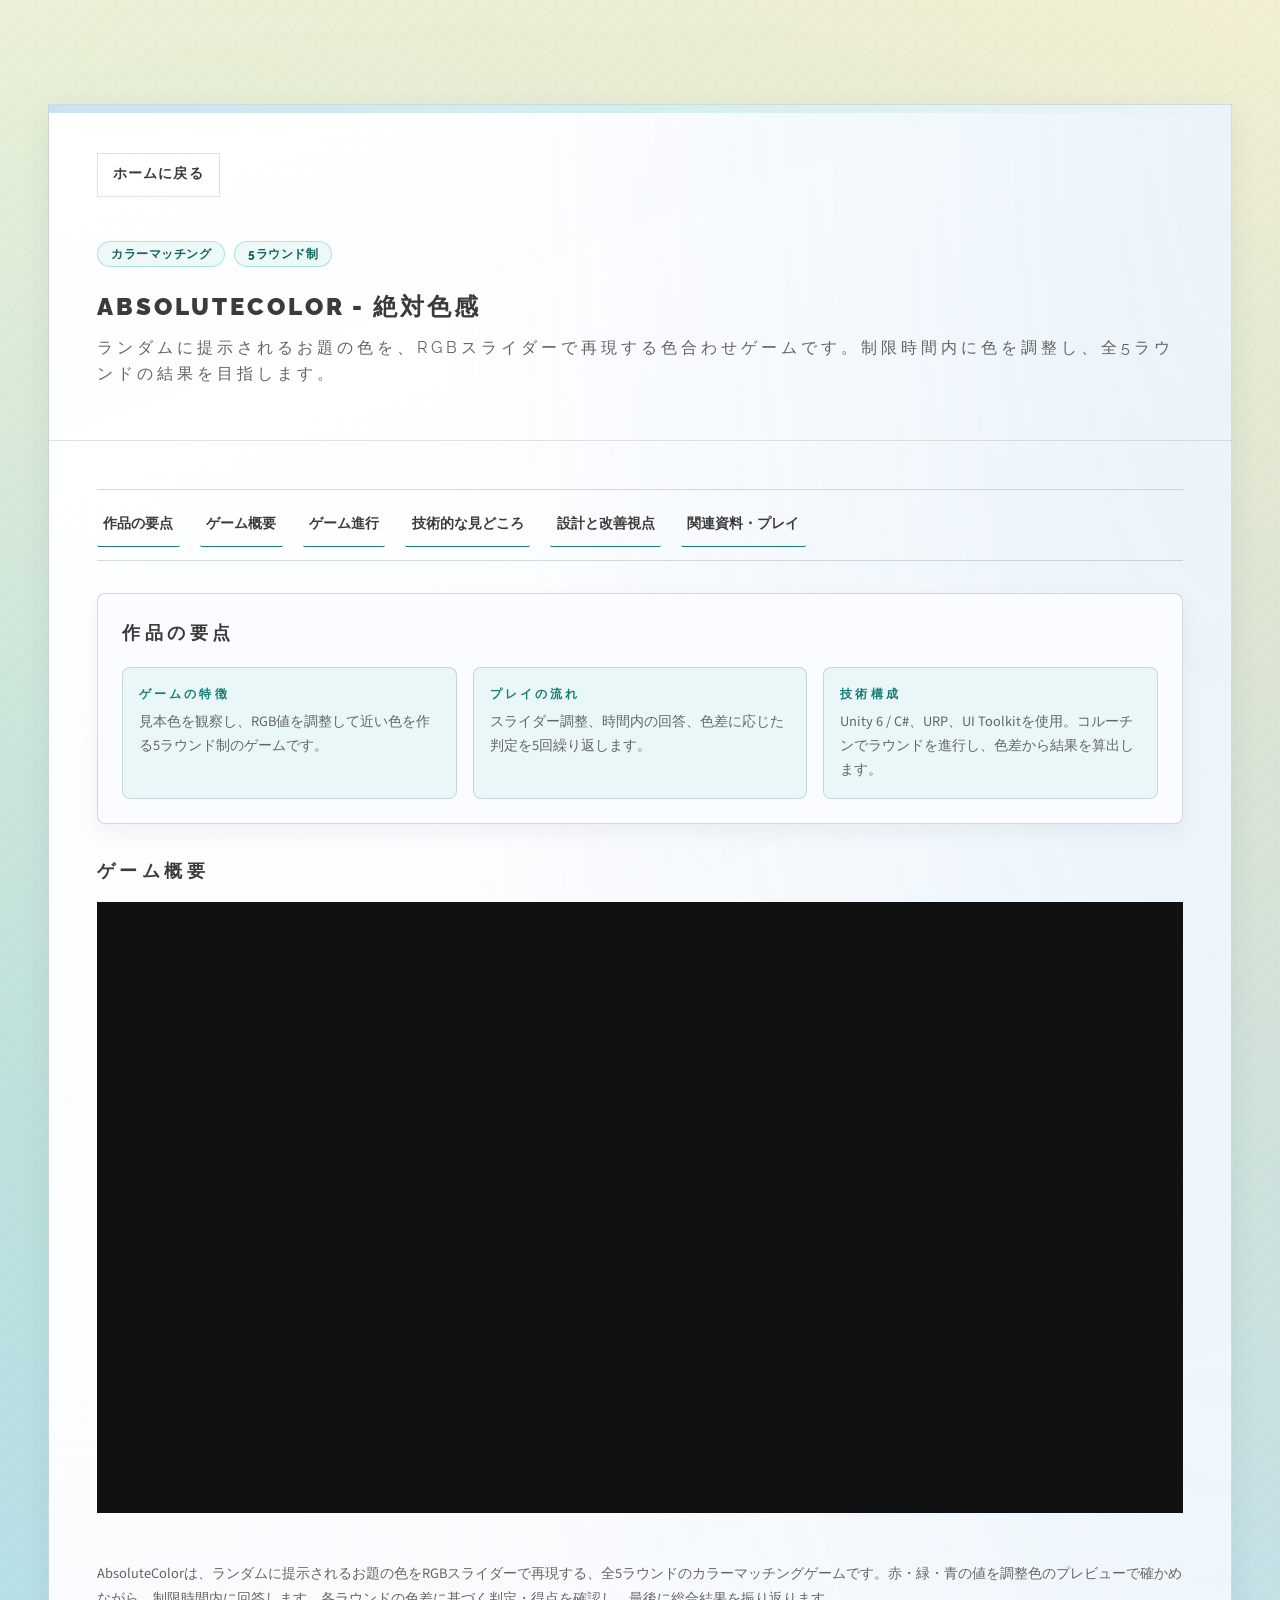
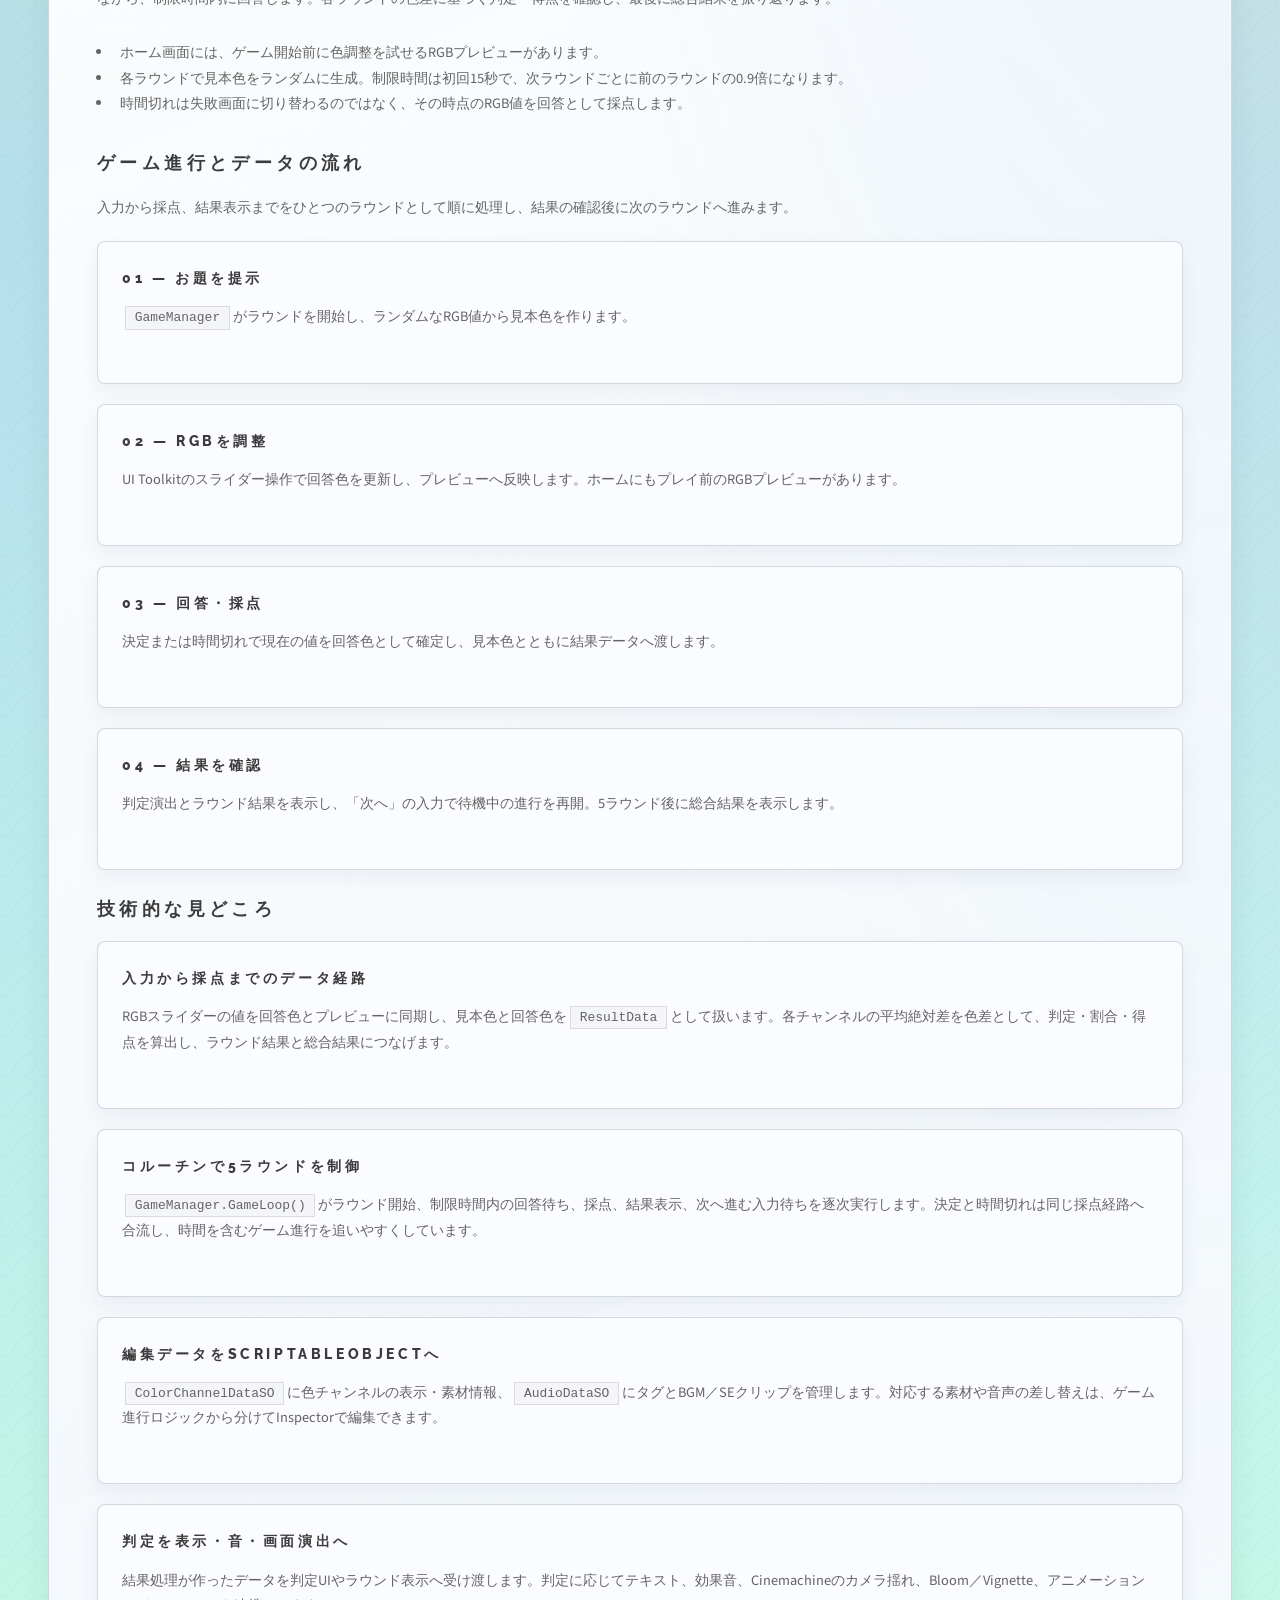
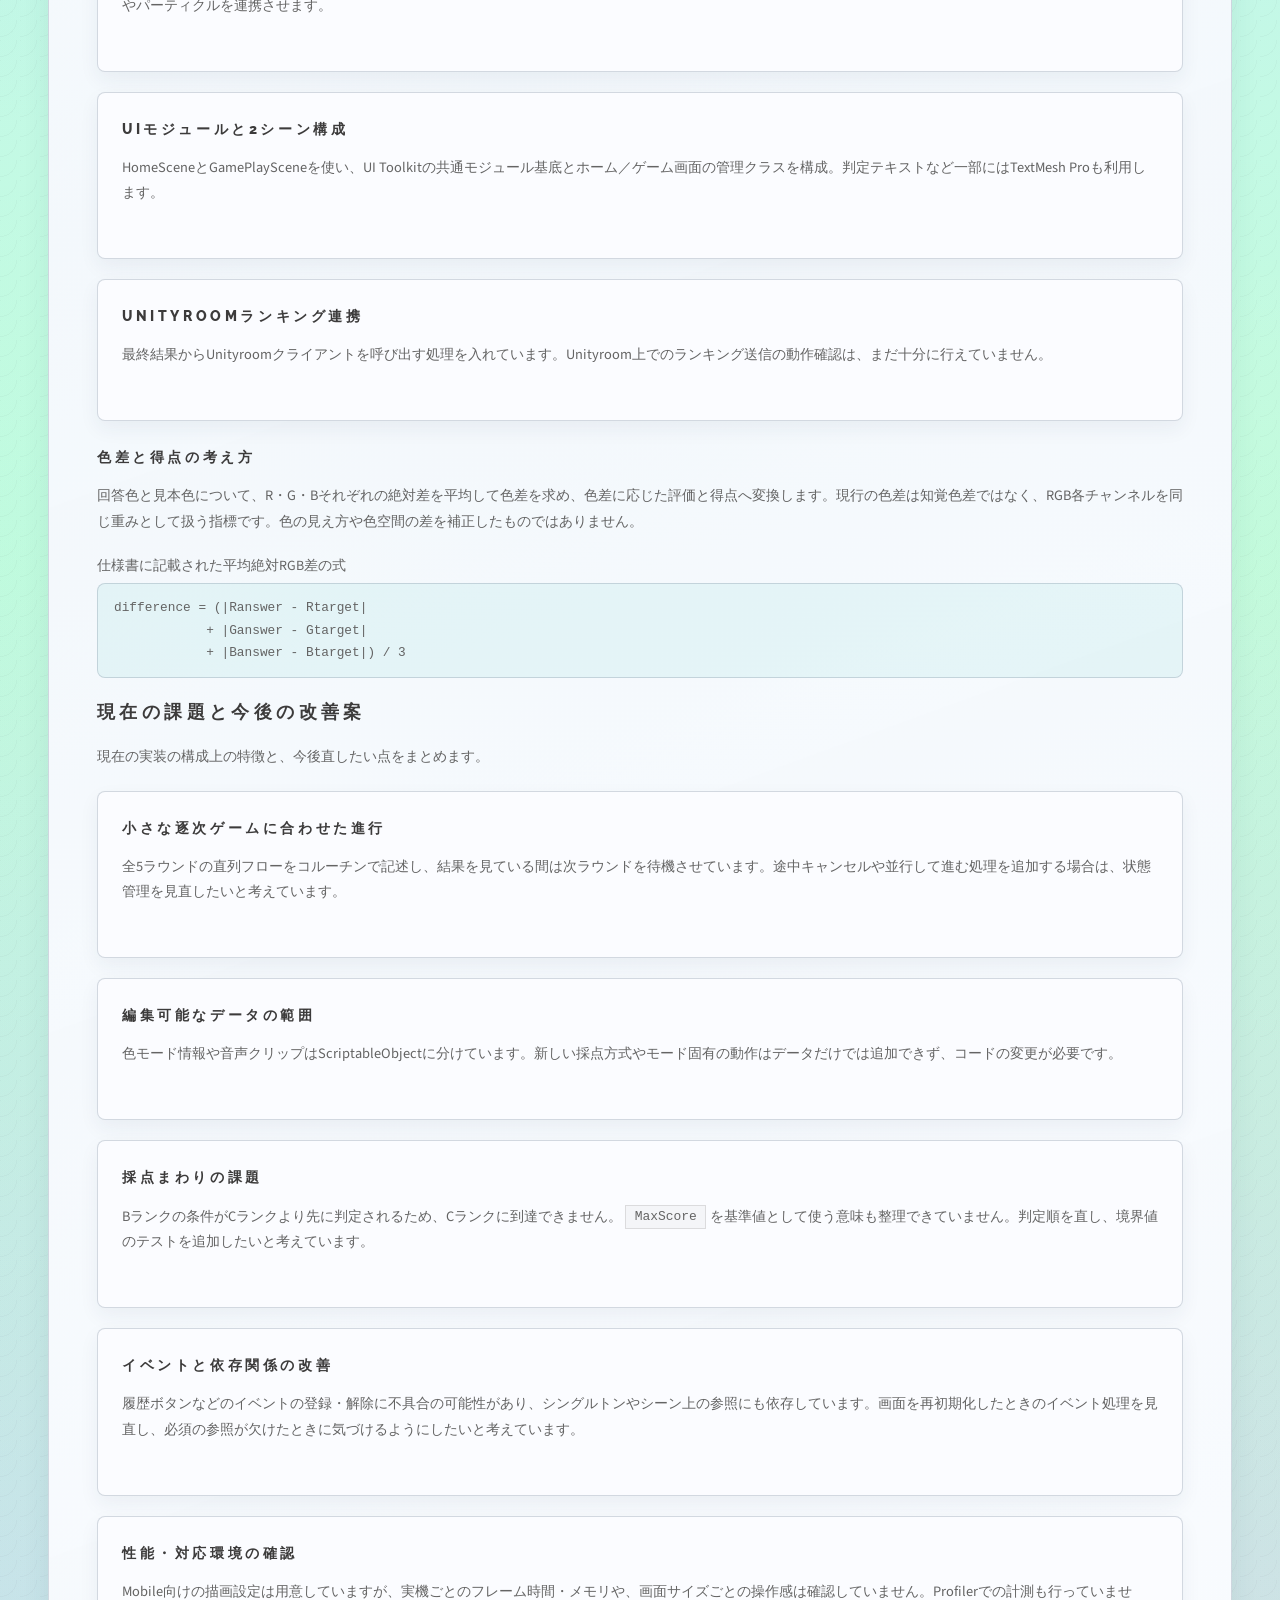
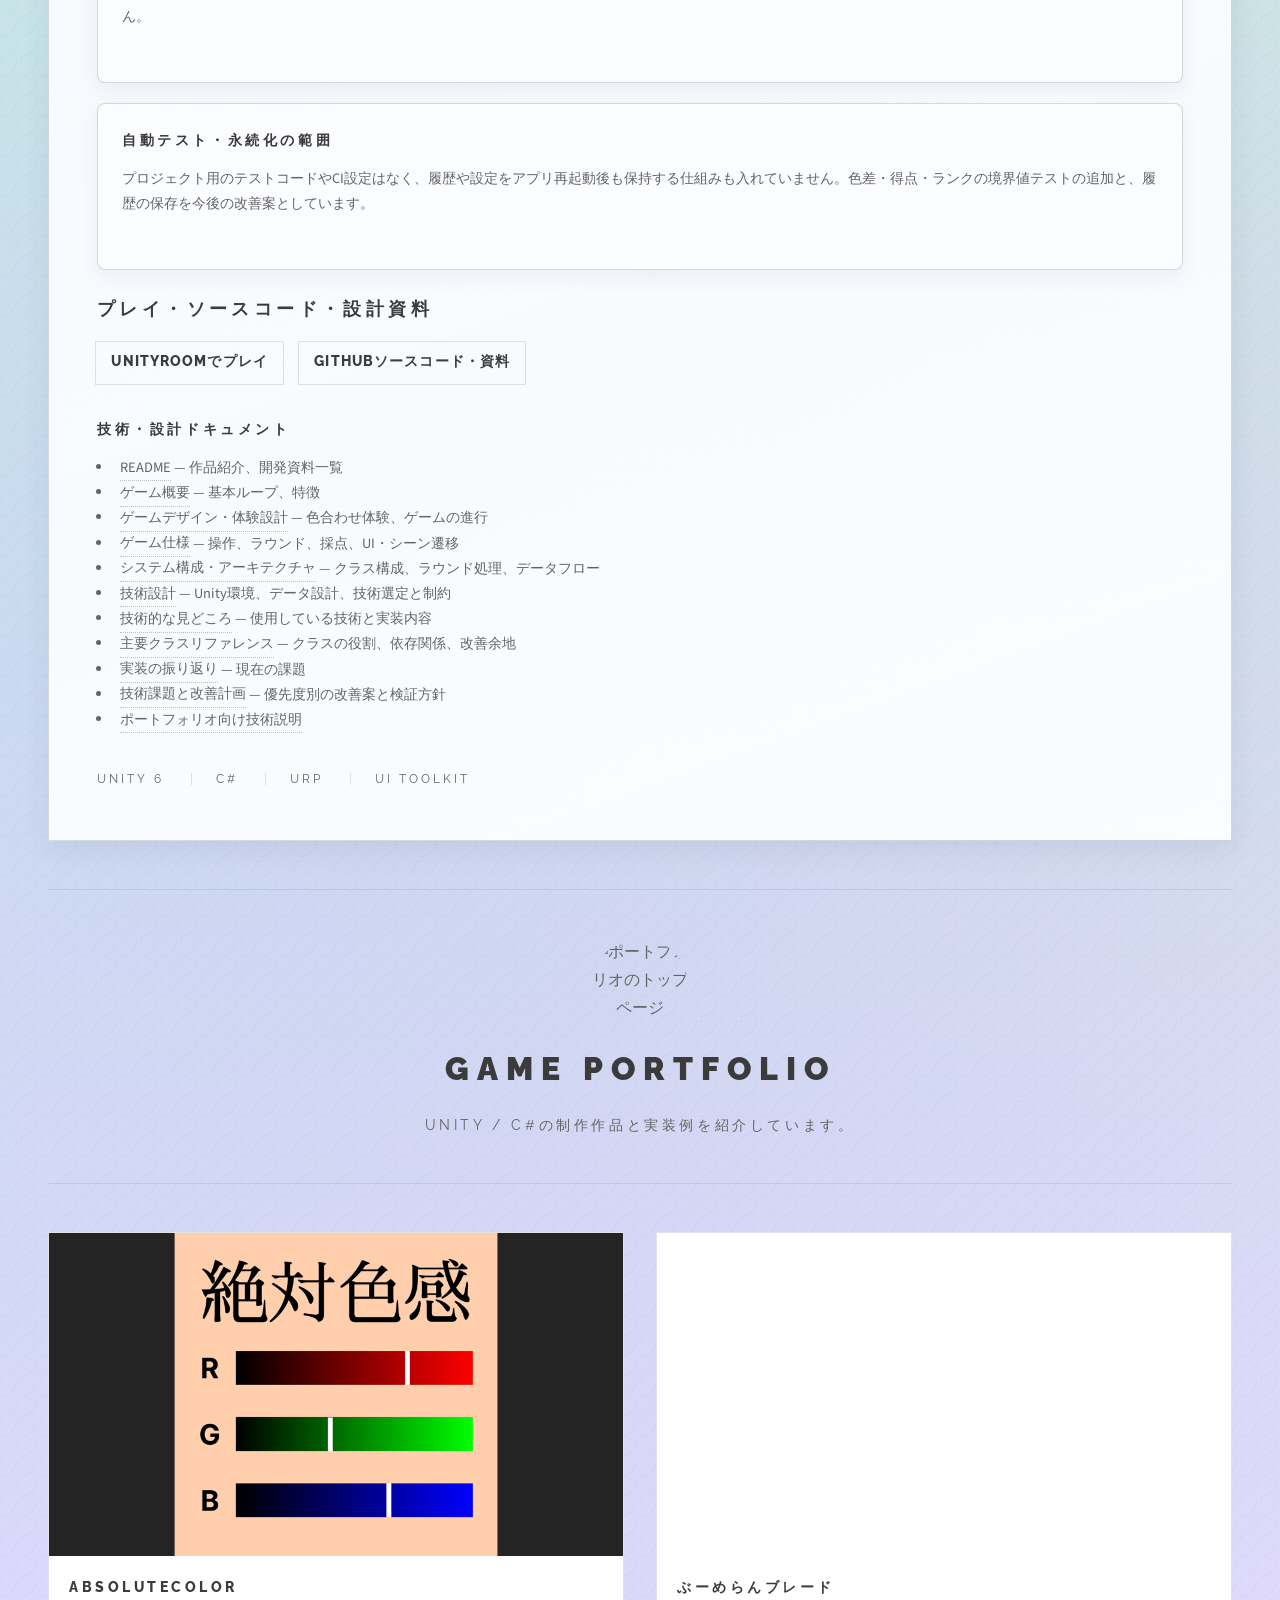
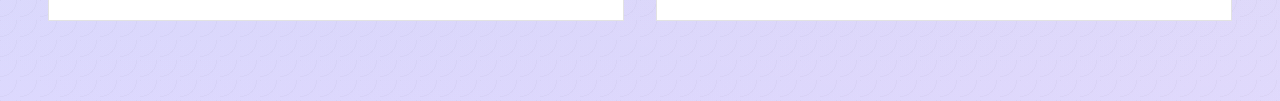
==== absolutecolor.html @ 24d3b5ed "docs: AbsoluteColorおよびぶーめらんブレードの設計判断と改善視点を更新" ====
<!DOCTYPE HTML>
<!--
	Future Imperfect by HTML5 UP
	html5up.net | @ajlkn
	Free for personal and commercial use under the CCA 3.0 license
-->
<html lang="ja">

<head>
	<meta charset="utf-8" />
	<meta name="viewport" content="width=device-width, initial-scale=1" />
	<meta name="description" content="AbsoluteColorのゲーム概要と、RGB入力から採点・結果表示までの技術的な見どころを紹介します。" />
	<title>AbsoluteColor - 絶対色感 | Game Portfolio</title>
	<link rel="stylesheet" href="assets/css/main.css" />
</head>

<body class="is-preload">
	<div id="wrapper">
		<div id="main">
			<article class="post">
				<ul class="actions">
					<li><a href="index.html" class="button small">ホームに戻る</a></li>
				</ul>
				<header>
					<div class="title">
						<div class="project-genres">
							<p class="project-genre">カラーマッチング</p>
							<p class="project-genre">5ラウンド制</p>
						</div>
						<h1>AbsoluteColor - 絶対色感</h1>
						<p>ランダムに提示されるお題の色を、RGBスライダーで再現する色合わせゲームです。制限時間内に色を調整し、全5ラウンドの結果を目指します。</p>
					</div>
				</header>
				<nav class="project-toc" aria-label="作品ページの目次">
					<a href="#project-summary">作品の要点</a>
					<a href="#game-overview">ゲーム概要</a>
					<a href="#game-flow">ゲーム進行</a>
					<a href="#technical-highlights">技術的な見どころ</a>
					<a href="#design-decisions">設計と改善視点</a>
					<a href="#project-links">関連資料・プレイ</a>
				</nav>
				<section class="project-at-a-glance" id="project-summary">
					<h2>作品の要点</h2>
					<div class="project-highlight-grid">
						<article>
							<h3>ゲームの特徴</h3>
							<p>見本色を観察し、RGB値を調整して近い色を作る5ラウンド制のゲームです。</p>
						</article>
						<article>
							<h3>プレイの流れ</h3>
							<p>スライダー調整、時間内の回答、色差に応じた判定を5回繰り返します。</p>
						</article>
						<article>
							<h3>技術構成</h3>
							<p>Unity 6 / C#、URP、UI Toolkitを使用。コルーチンでラウンドを進行し、色差から結果を算出します。</p>
						</article>
					</div>
				</section>
				<section id="game-overview">
					<h2>ゲーム概要</h2>
					<div class="image featured">
						<div class="js-video-player" data-video-url="https://www.youtube.com/embed/62C6vth-yDw"></div>
					</div>
					<p>AbsoluteColorは、ランダムに提示されるお題の色をRGBスライダーで再現する、全5ラウンドのカラーマッチングゲームです。赤・緑・青の値を調整色のプレビューで確かめながら、制限時間内に回答します。各ラウンドの色差に基づく判定・得点を確認し、最後に総合結果を振り返ります。</p>
					<ul>
						<li>ホーム画面には、ゲーム開始前に色調整を試せるRGBプレビューがあります。</li>
						<li>各ラウンドで見本色をランダムに生成。制限時間は初回15秒で、次ラウンドごとに前のラウンドの0.9倍になります。</li>
						<li>時間切れは失敗画面に切り替わるのではなく、その時点のRGB値を回答として採点します。</li>
					</ul>
				</section>
				<section class="design-flow-section" id="game-flow">
					<h2>ゲーム進行とデータの流れ</h2>
					<p>入力から採点、結果表示までをひとつのラウンドとして順に処理し、結果の確認後に次のラウンドへ進みます。</p>
					<div class="design-flow-grid">
						<div class="design-flow-card">
							<h3>01 — お題を提示</h3>
							<p><code>GameManager</code>がラウンドを開始し、ランダムなRGB値から見本色を作ります。</p>
						</div>
						<div class="design-flow-card">
							<h3>02 — RGBを調整</h3>
							<p>UI Toolkitのスライダー操作で回答色を更新し、プレビューへ反映します。ホームにもプレイ前のRGBプレビューがあります。</p>
						</div>
						<div class="design-flow-card">
							<h3>03 — 回答・採点</h3>
							<p>決定または時間切れで現在の値を回答色として確定し、見本色とともに結果データへ渡します。</p>
						</div>
						<div class="design-flow-card">
							<h3>04 — 結果を確認</h3>
							<p>判定演出とラウンド結果を表示し、「次へ」の入力で待機中の進行を再開。5ラウンド後に総合結果を表示します。</p>
						</div>
					</div>
				</section>
				<section class="design-flow-section" id="technical-highlights">
					<h2>技術的な見どころ</h2>
					<div class="design-flow-grid">
						<div class="design-flow-card">
							<h3>入力から採点までのデータ経路</h3>
							<p>RGBスライダーの値を回答色とプレビューに同期し、見本色と回答色を<code>ResultData</code>として扱います。各チャンネルの平均絶対差を色差として、判定・割合・得点を算出し、ラウンド結果と総合結果につなげます。</p>
						</div>
						<div class="design-flow-card">
							<h3>コルーチンで5ラウンドを制御</h3>
							<p><code>GameManager.GameLoop()</code>がラウンド開始、制限時間内の回答待ち、採点、結果表示、次へ進む入力待ちを逐次実行します。決定と時間切れは同じ採点経路へ合流し、時間を含むゲーム進行を追いやすくしています。</p>
						</div>
						<div class="design-flow-card">
							<h3>編集データをScriptableObjectへ</h3>
							<p><code>ColorChannelDataSO</code>に色チャンネルの表示・素材情報、<code>AudioDataSO</code>にタグとBGM／SEクリップを管理します。対応する素材や音声の差し替えは、ゲーム進行ロジックから分けてInspectorで編集できます。</p>
						</div>
						<div class="design-flow-card">
							<h3>判定を表示・音・画面演出へ</h3>
							<p>結果処理が作ったデータを判定UIやラウンド表示へ受け渡します。判定に応じてテキスト、効果音、Cinemachineのカメラ揺れ、Bloom／Vignette、アニメーションやパーティクルを連携させます。</p>
						</div>
						<div class="design-flow-card">
							<h3>UIモジュールと2シーン構成</h3>
							<p>HomeSceneとGamePlaySceneを使い、UI Toolkitの共通モジュール基底とホーム／ゲーム画面の管理クラスを構成。判定テキストなど一部にはTextMesh Proも利用します。</p>
						</div>
						<div class="design-flow-card">
							<h3>Unityroomランキング連携</h3>
							<p>最終結果からUnityroomクライアントを呼び出す処理を入れています。Unityroom上でのランキング送信の動作確認は、まだ十分に行えていません。</p>
						</div>
					</div>
					<h3>色差と得点の考え方</h3>
					<p>回答色と見本色について、R・G・Bそれぞれの絶対差を平均して色差を求め、色差に応じた評価と得点へ変換します。現行の色差は知覚色差ではなく、RGB各チャンネルを同じ重みとして扱う指標です。色の見え方や色空間の差を補正したものではありません。</p>
					<figure class="tech-code">
						<figcaption>仕様書に記載された平均絶対RGB差の式</figcaption>
						<pre><code>difference = (|Ranswer - Rtarget|
            + |Ganswer - Gtarget|
            + |Banswer - Btarget|) / 3</code></pre>
					</figure>
				</section>
				<section class="design-flow-section" id="design-decisions">
					<h2>現在の課題と今後の改善案</h2>
					<p>現在の実装の構成上の特徴と、今後直したい点をまとめます。</p>
					<div class="design-flow-grid">
						<div class="design-flow-card">
							<h3>小さな逐次ゲームに合わせた進行</h3>
							<p>全5ラウンドの直列フローをコルーチンで記述し、結果を見ている間は次ラウンドを待機させています。途中キャンセルや並行して進む処理を追加する場合は、状態管理を見直したいと考えています。</p>
						</div>
						<div class="design-flow-card">
							<h3>編集可能なデータの範囲</h3>
							<p>色モード情報や音声クリップはScriptableObjectに分けています。新しい採点方式やモード固有の動作はデータだけでは追加できず、コードの変更が必要です。</p>
						</div>
						<div class="design-flow-card">
							<h3>採点まわりの課題</h3>
							<p>Bランクの条件がCランクより先に判定されるため、Cランクに到達できません。<code>MaxScore</code>を基準値として使う意味も整理できていません。判定順を直し、境界値のテストを追加したいと考えています。</p>
						</div>
						<div class="design-flow-card">
							<h3>イベントと依存関係の改善</h3>
							<p>履歴ボタンなどのイベントの登録・解除に不具合の可能性があり、シングルトンやシーン上の参照にも依存しています。画面を再初期化したときのイベント処理を見直し、必須の参照が欠けたときに気づけるようにしたいと考えています。</p>
						</div>
						<div class="design-flow-card">
							<h3>性能・対応環境の確認</h3>
							<p>Mobile向けの描画設定は用意していますが、実機ごとのフレーム時間・メモリや、画面サイズごとの操作感は確認していません。Profilerでの計測も行っていません。</p>
						</div>
						<div class="design-flow-card">
							<h3>自動テスト・永続化の範囲</h3>
							<p>プロジェクト用のテストコードやCI設定はなく、履歴や設定をアプリ再起動後も保持する仕組みも入れていません。色差・得点・ランクの境界値テストの追加と、履歴の保存を今後の改善案としています。</p>
						</div>
					</div>
				</section>
				<section id="project-links">
					<h2>プレイ・ソースコード・設計資料</h2>
					<ul class="actions">
						<li><a href="https://unityroom.com/games/absolutecolor01" class="button small" target="_blank" rel="noopener noreferrer">Unityroomでプレイ</a></li>
						<li><a href="https://github.com/HinataPiyo/AbsoluteColor" class="button small" target="_blank" rel="noopener noreferrer">GitHubソースコード・資料</a></li>
					</ul>
					<h3>技術・設計ドキュメント</h3>
					<ul>
						<li><a href="https://github.com/HinataPiyo/AbsoluteColor/blob/main/README.md" target="_blank" rel="noopener noreferrer">README</a> — 作品紹介、開発資料一覧</li>
						<li><a href="https://github.com/HinataPiyo/AbsoluteColor/blob/main/Documentation/GameOverview.md" target="_blank" rel="noopener noreferrer">ゲーム概要</a> — 基本ループ、特徴</li>
						<li><a href="https://github.com/HinataPiyo/AbsoluteColor/blob/main/Documentation/GameDesignDocument.md" target="_blank" rel="noopener noreferrer">ゲームデザイン・体験設計</a> — 色合わせ体験、ゲームの進行</li>
						<li><a href="https://github.com/HinataPiyo/AbsoluteColor/blob/main/Documentation/GameSpecification.md" target="_blank" rel="noopener noreferrer">ゲーム仕様</a> — 操作、ラウンド、採点、UI・シーン遷移</li>
						<li><a href="https://github.com/HinataPiyo/AbsoluteColor/blob/main/Documentation/SystemArchitecture.md" target="_blank" rel="noopener noreferrer">システム構成・アーキテクチャ</a> — クラス構成、ラウンド処理、データフロー</li>
						<li><a href="https://github.com/HinataPiyo/AbsoluteColor/blob/main/Documentation/TechnicalDesign.md" target="_blank" rel="noopener noreferrer">技術設計</a> — Unity環境、データ設計、技術選定と制約</li>
						<li><a href="https://github.com/HinataPiyo/AbsoluteColor/blob/main/Documentation/TechnicalHighlights.md" target="_blank" rel="noopener noreferrer">技術的な見どころ</a> — 使用している技術と実装内容</li>
						<li><a href="https://github.com/HinataPiyo/AbsoluteColor/blob/main/Documentation/ClassReference.md" target="_blank" rel="noopener noreferrer">主要クラスリファレンス</a> — クラスの役割、依存関係、改善余地</li>
						<li><a href="https://github.com/HinataPiyo/AbsoluteColor/blob/main/Documentation/CodeReview.md" target="_blank" rel="noopener noreferrer">実装の振り返り</a> — 現在の課題</li>
						<li><a href="https://github.com/HinataPiyo/AbsoluteColor/blob/main/Documentation/ImprovementPlan.md" target="_blank" rel="noopener noreferrer">技術課題と改善計画</a> — 優先度別の改善案と検証方針</li>
						<li><a href="https://github.com/HinataPiyo/AbsoluteColor/blob/main/Documentation/PortfolioTechnicalSummary.md" target="_blank" rel="noopener noreferrer">ポートフォリオ向け技術説明</a></li>
					</ul>
				</section>
				<footer>
					<ul class="stats">
						<li>Unity 6</li>
						<li>C#</li>
						<li>URP</li>
						<li>UI Toolkit</li>
					</ul>
				</footer>
			</article>
		</div>
		<section id="sidebar">
			<section id="intro">
				<a href="index.html" class="logo"><img src="images/Hiyoko_icon.png" alt="ポートフォリオのトップページ" /></a>
				<header>
					<h2>Game Portfolio</h2>
					<p>Unity / C#の制作作品と実装例を紹介しています。</p>
				</header>
			</section>
			<section>
				<div class="mini-posts">
					<article class="mini-post">
						<header><h3><a href="absolutecolor.html">AbsoluteColor</a></h3></header>
						<a href="absolutecolor.html" class="image"><img src="images/AbsoluteColor_Thumbnail.png" alt="AbsoluteColor" loading="lazy" decoding="async" /></a>
					</article>
					<article class="mini-post">
						<header><h3><a href="swordslicer.html">ぶーめらんブレード</a></h3></header>
						<a href="swordslicer.html" class="image"><img src="images/SwordSlicer_Thumbnail.png" alt="超回転！ぶーめらんブレード" loading="lazy" decoding="async" /></a>
					</article>
				</div>
			</section>
		</section>
	</div>
	<script src="assets/js/jquery.min.js"></script>
	<script src="assets/js/browser.min.js"></script>
	<script src="assets/js/breakpoints.min.js"></script>
	<script src="assets/js/util.js"></script>
	<script src="assets/js/main.js"></script>
	<script src="assets/js/site.js"></script>
</body>

</html>
---- assets/css/main.css ----
﻿/* main.css now composes modular stylesheets by responsibility. */
@import url("modules/00-preflight.css");
@import url("modules/10-base.css");
@import url("modules/20-grid.css");
@import url("modules/30-elements.css");
@import url("modules/40-content.css");
@import url("modules/50-layout.css");
@import url("modules/60-portfolio-new.css");
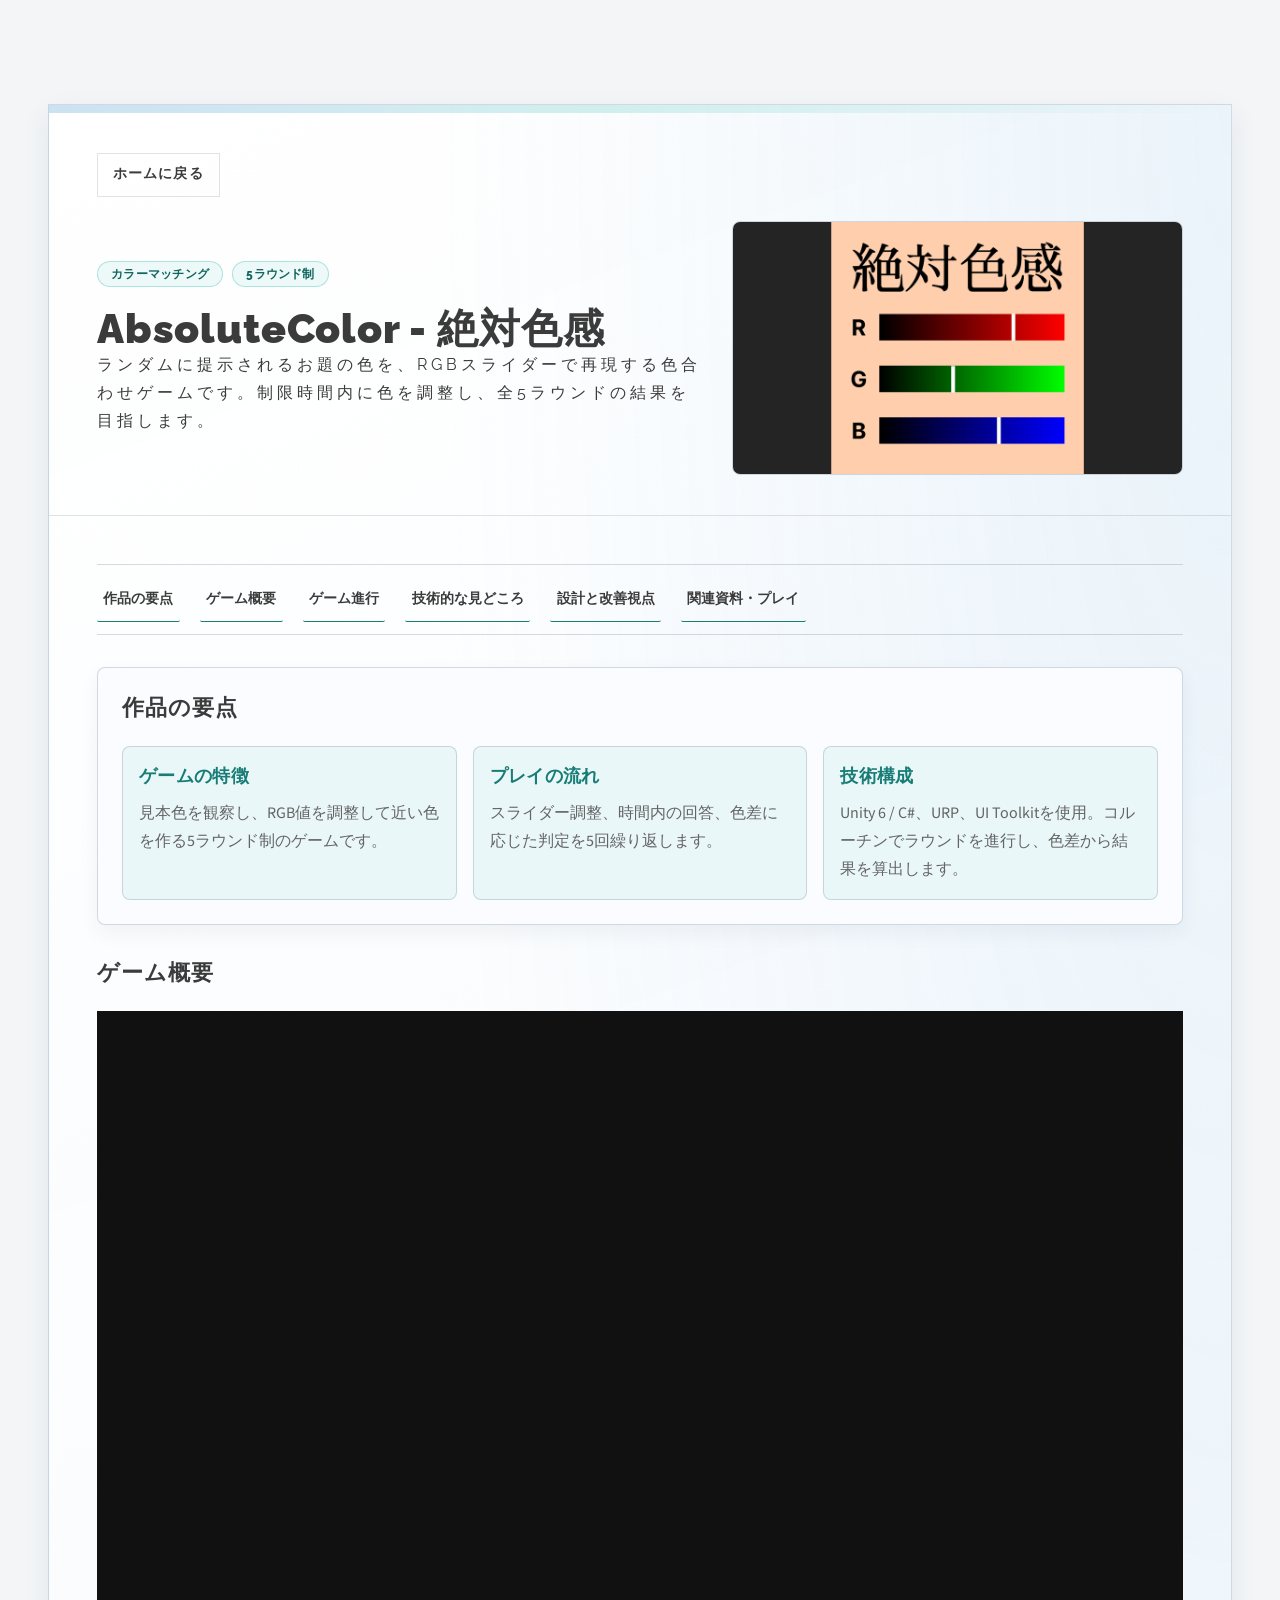
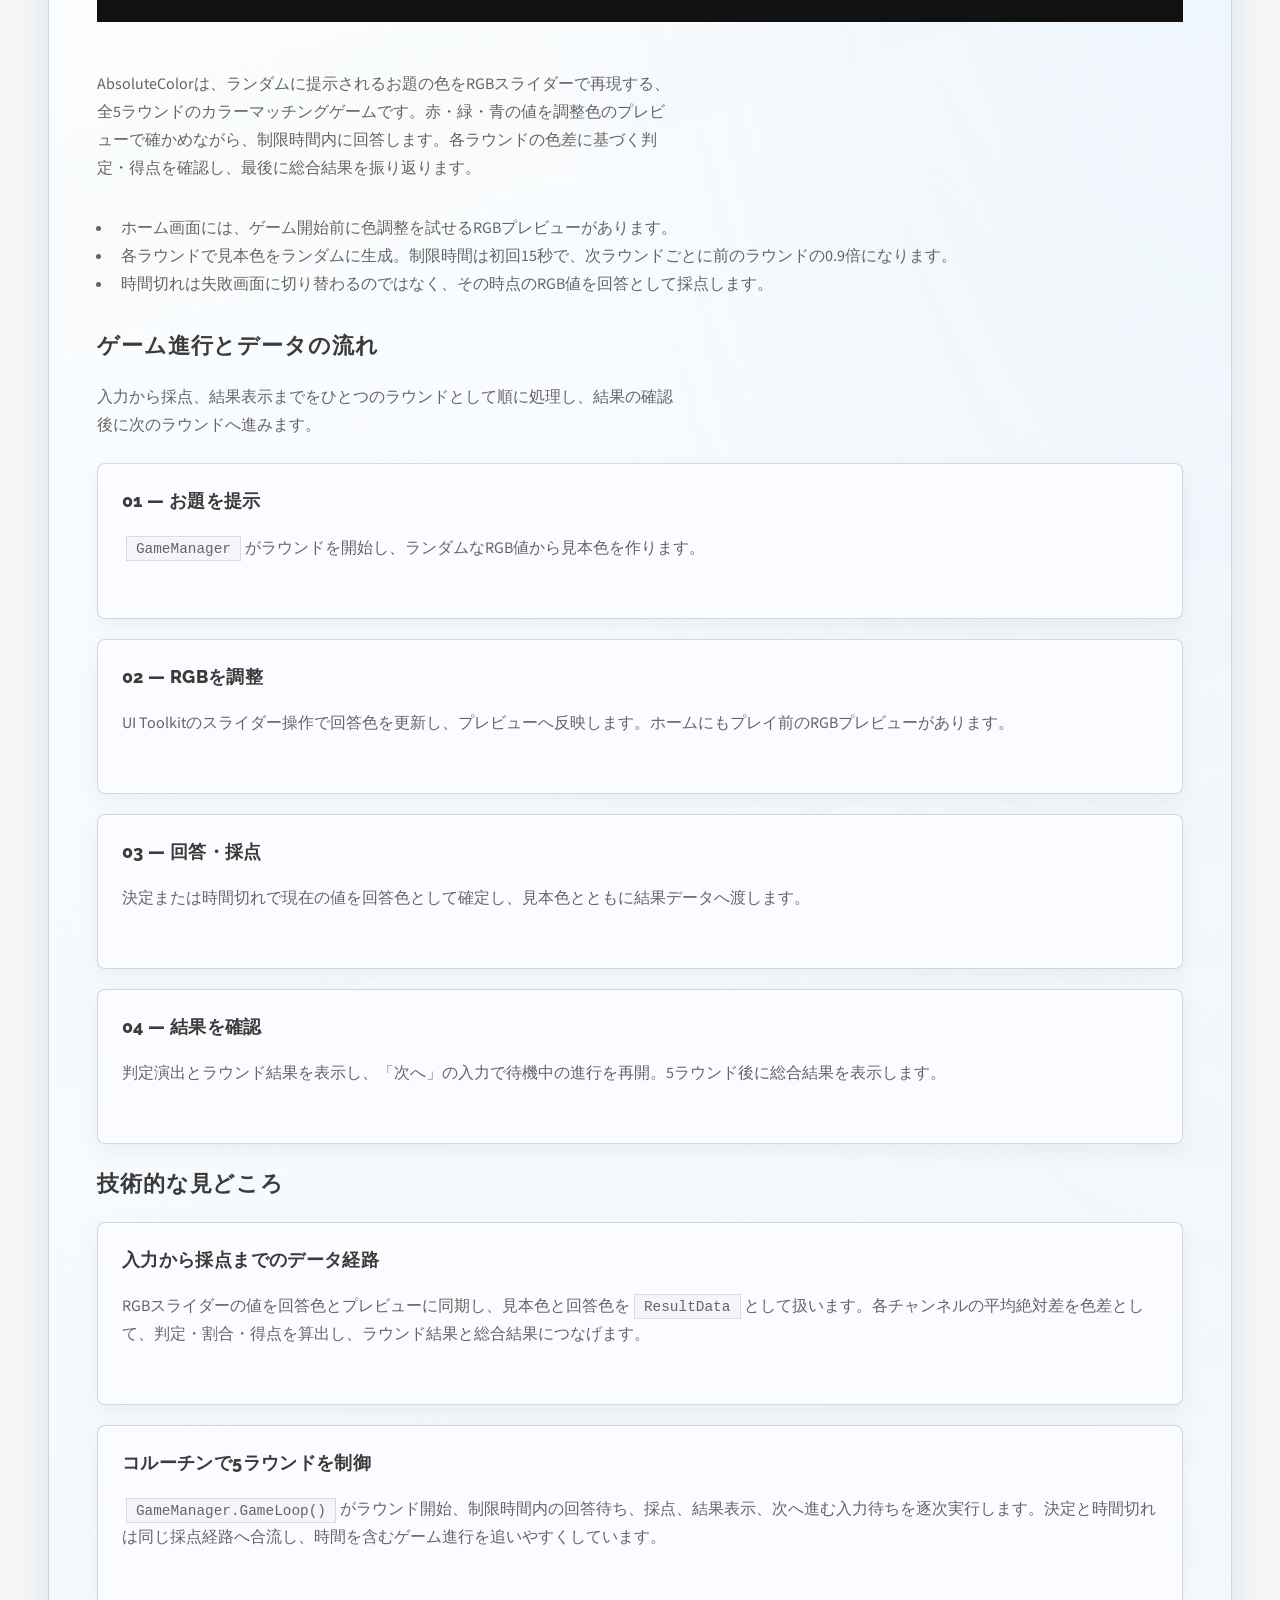
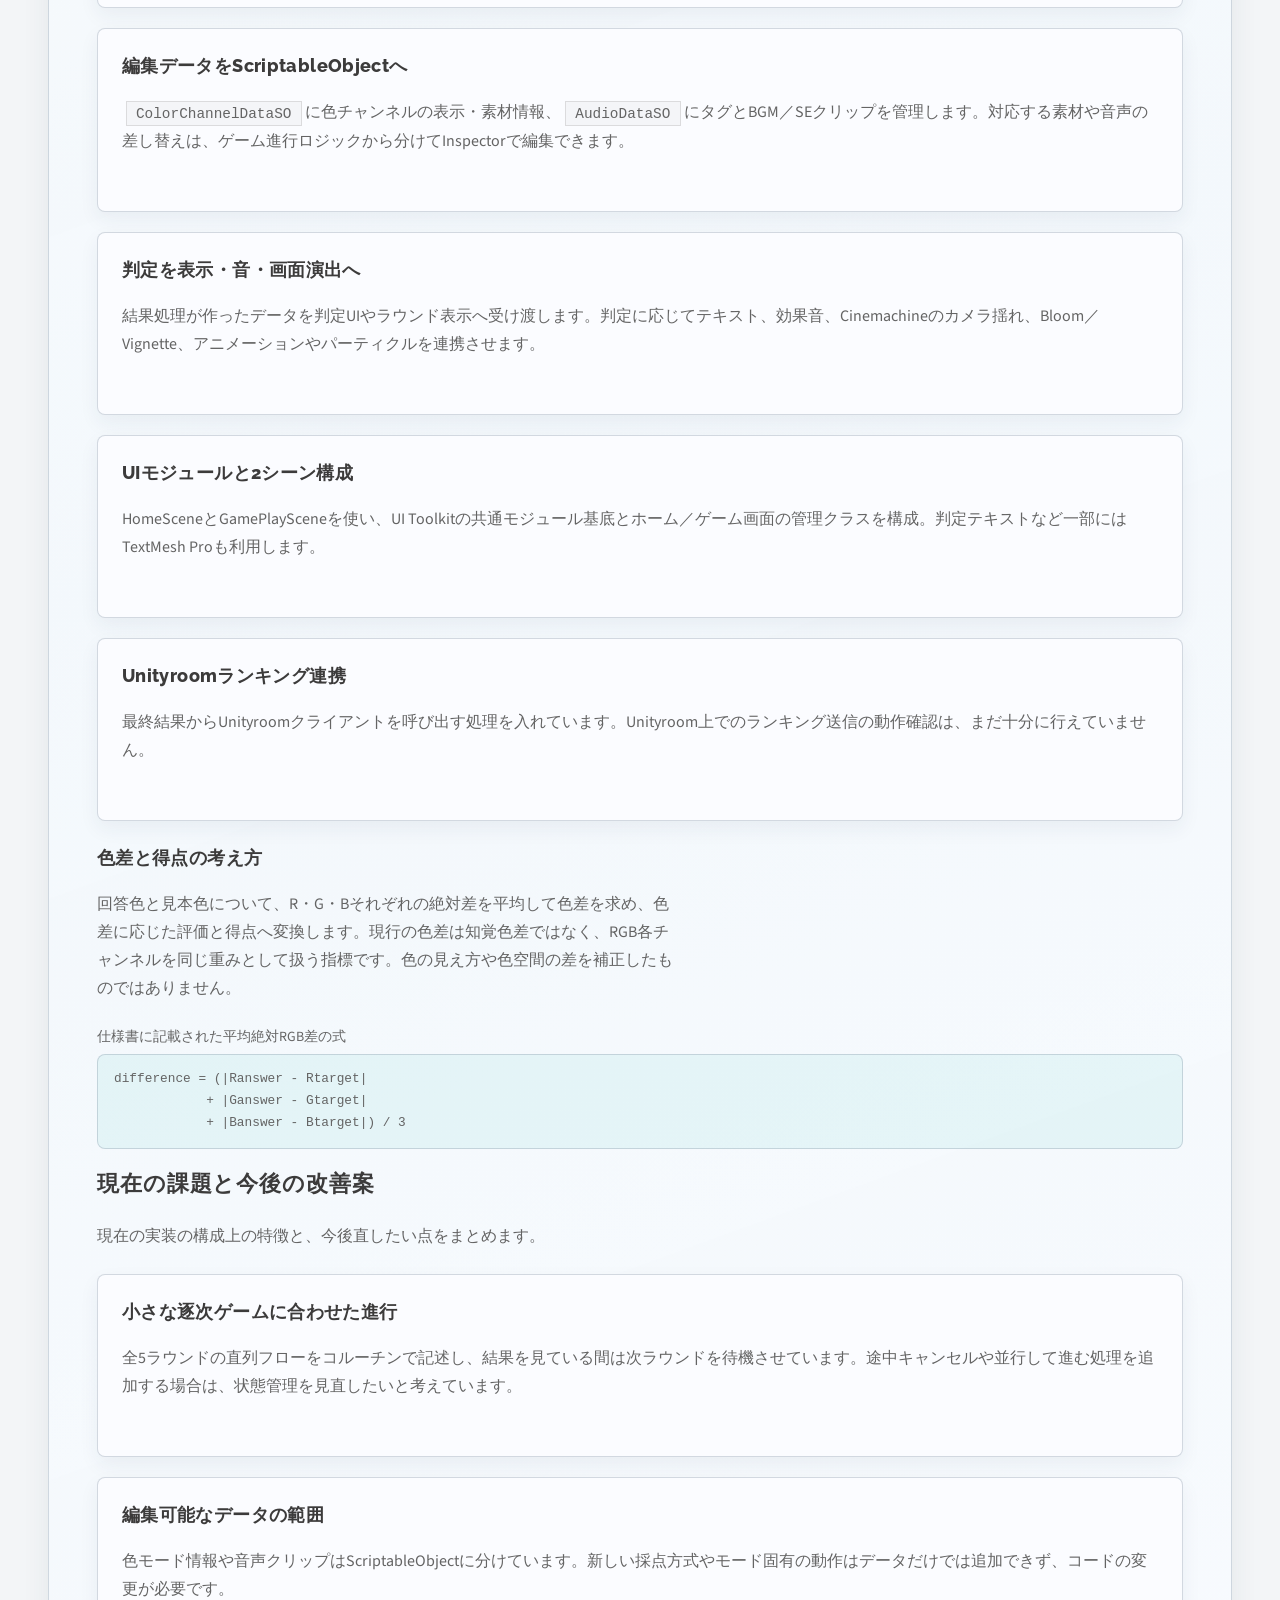
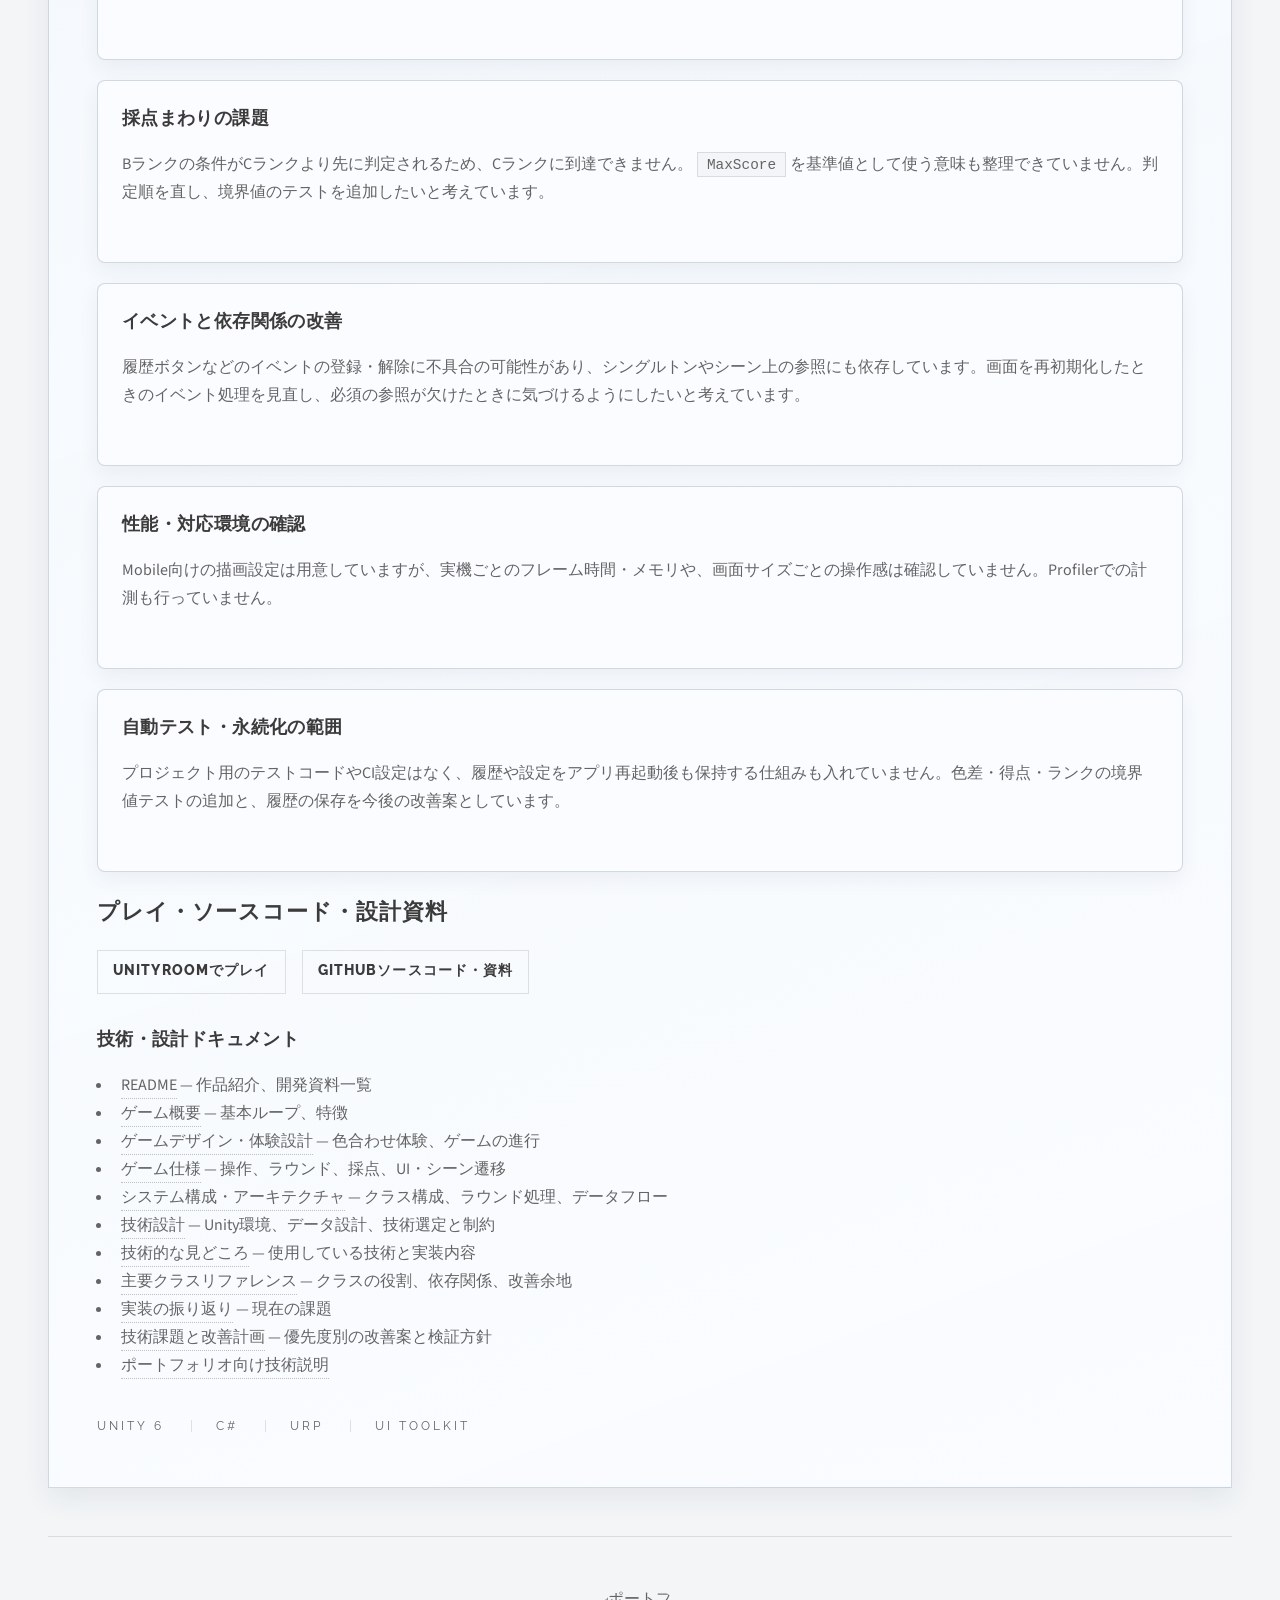
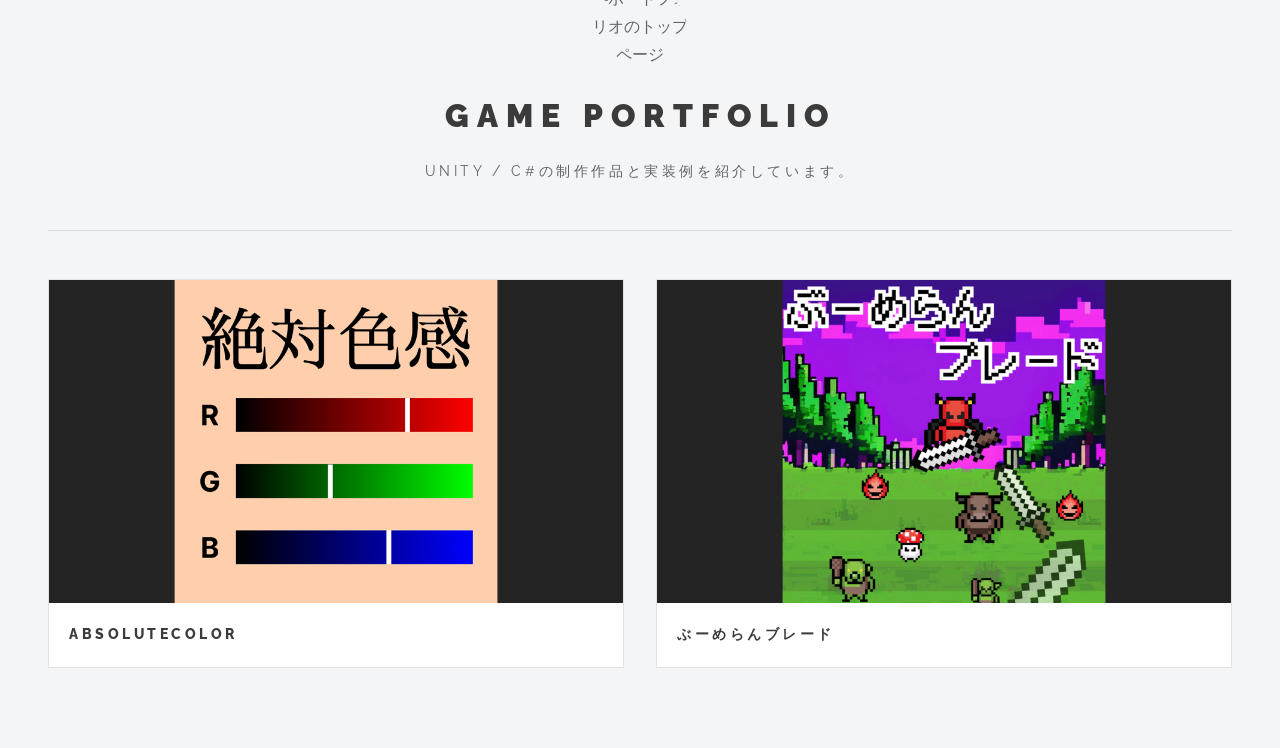
==== commit 498da639: "feat: 各作品ページにサムネイル画像を追加し、プロジェクトヘッダーのスタイルを改善" ====
--- a/absolutecolor.html
+++ b/absolutecolor.html
@@ -21,7 +21,7 @@
 				<ul class="actions">
 					<li><a href="index.html" class="button small">ホームに戻る</a></li>
 				</ul>
-				<header>
+				<header class="project-header">
 					<div class="title">
 						<div class="project-genres">
 							<p class="project-genre">カラーマッチング</p>
@@ -30,6 +30,9 @@
 						<h1>AbsoluteColor - 絶対色感</h1>
 						<p>ランダムに提示されるお題の色を、RGBスライダーで再現する色合わせゲームです。制限時間内に色を調整し、全5ラウンドの結果を目指します。</p>
 					</div>
+					<figure class="project-hero-visual">
+						<img src="images/AbsoluteColor_Thumbnail.png" alt="AbsoluteColorの作品サムネイル" fetchpriority="high" />
+					</figure>
 				</header>
 				<nav class="project-toc" aria-label="作品ページの目次">
 					<a href="#project-summary">作品の要点</a>
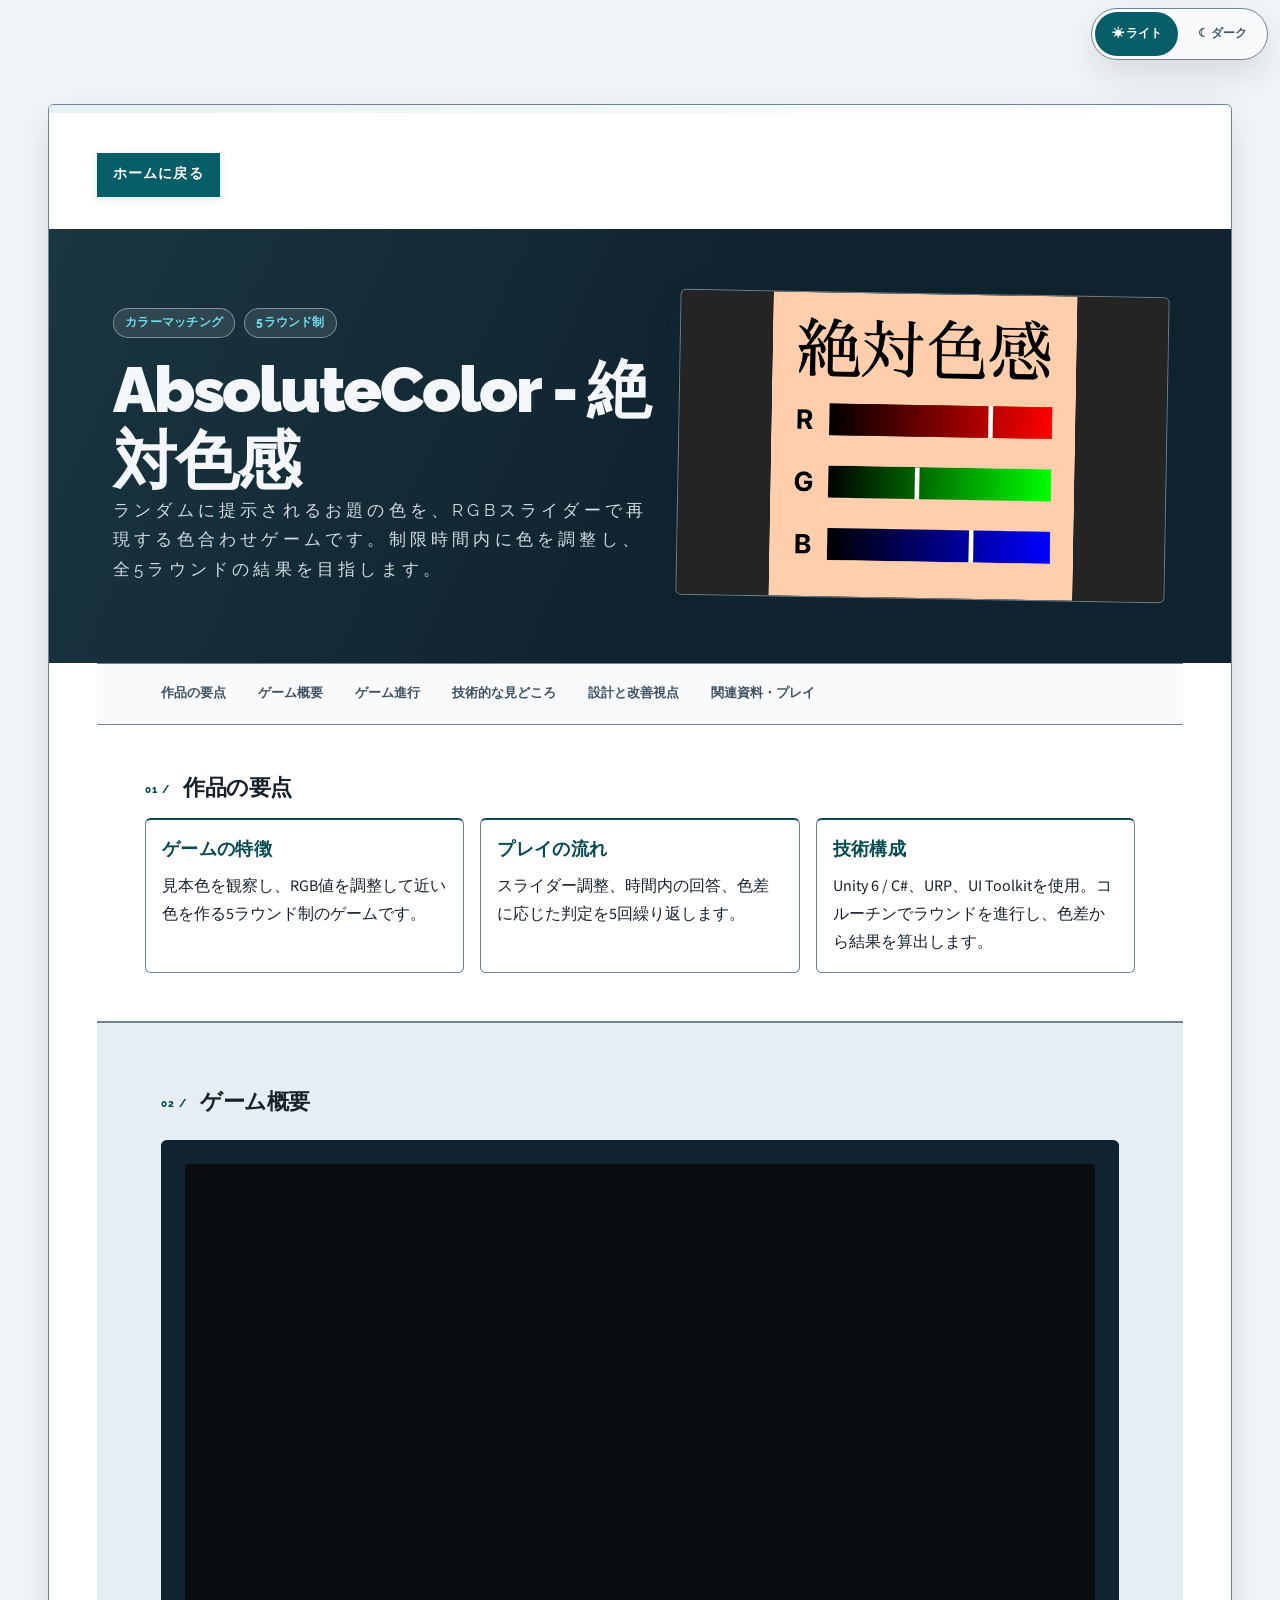
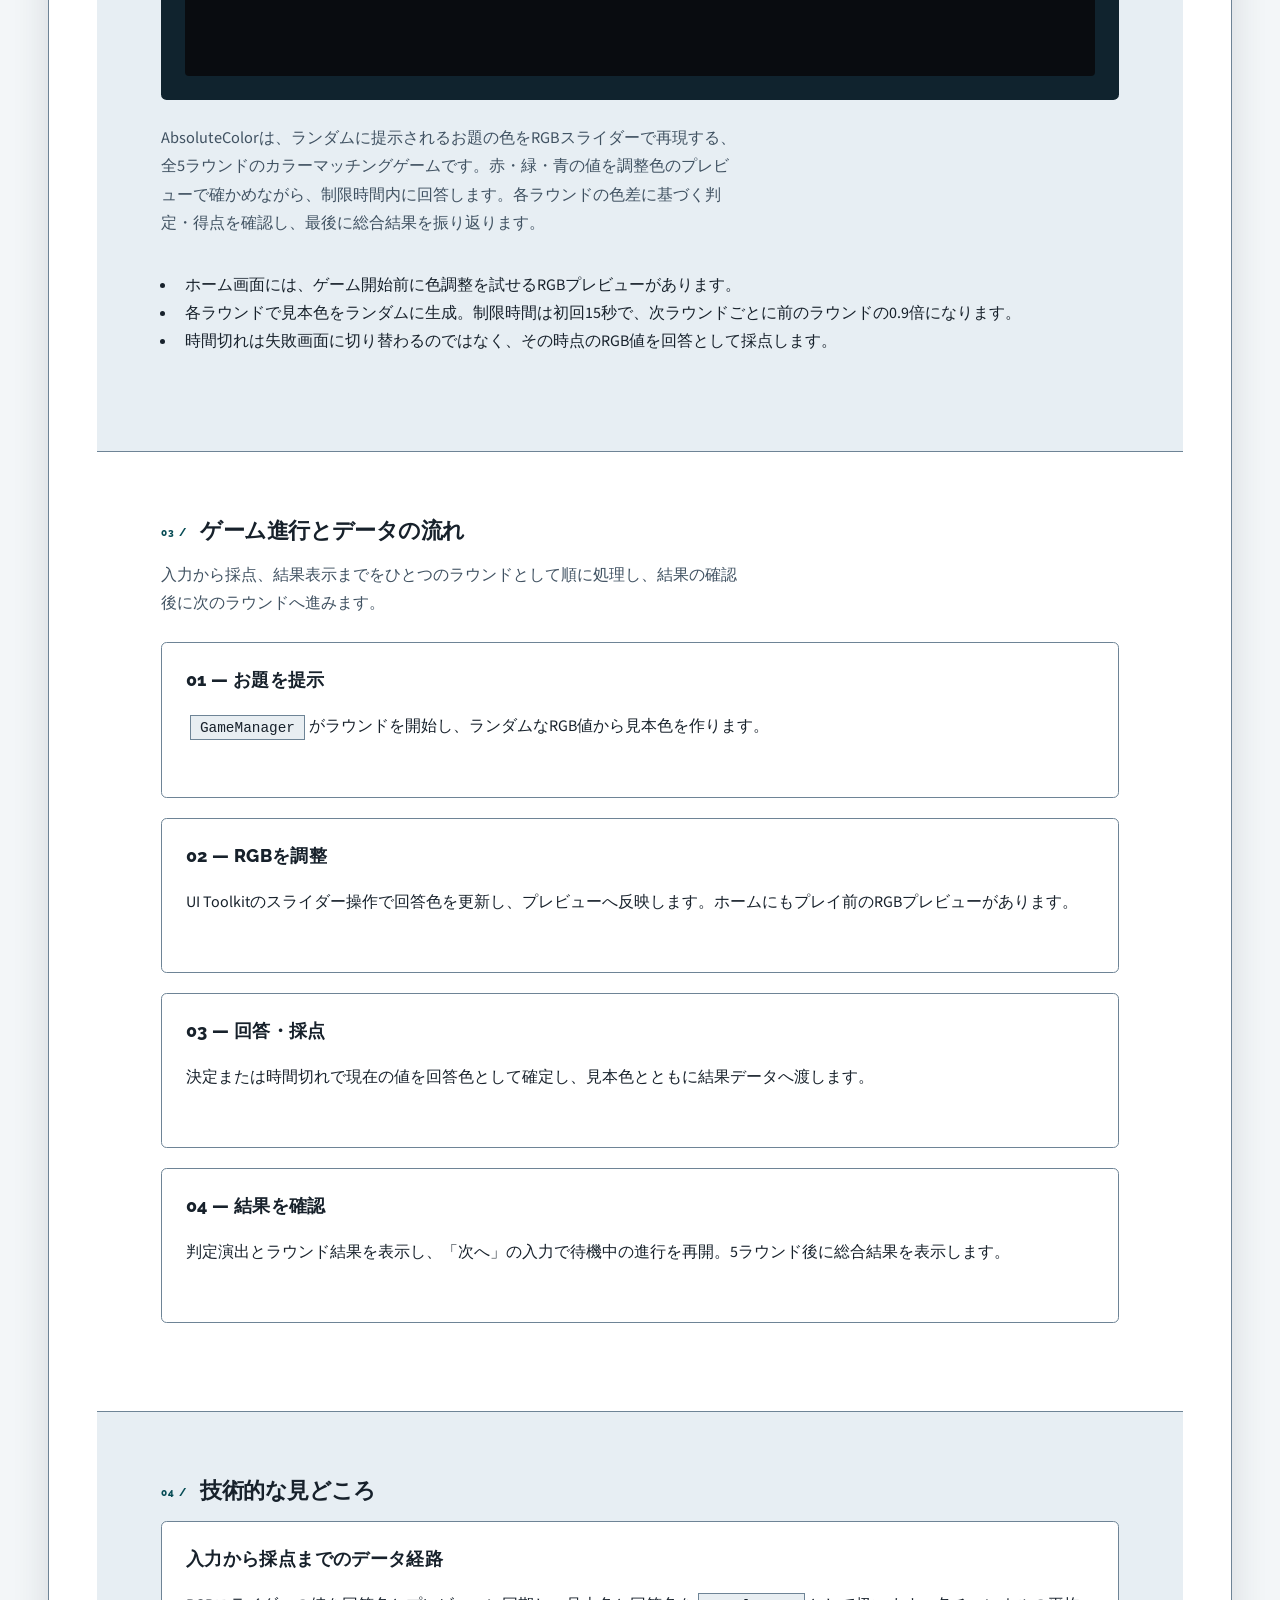
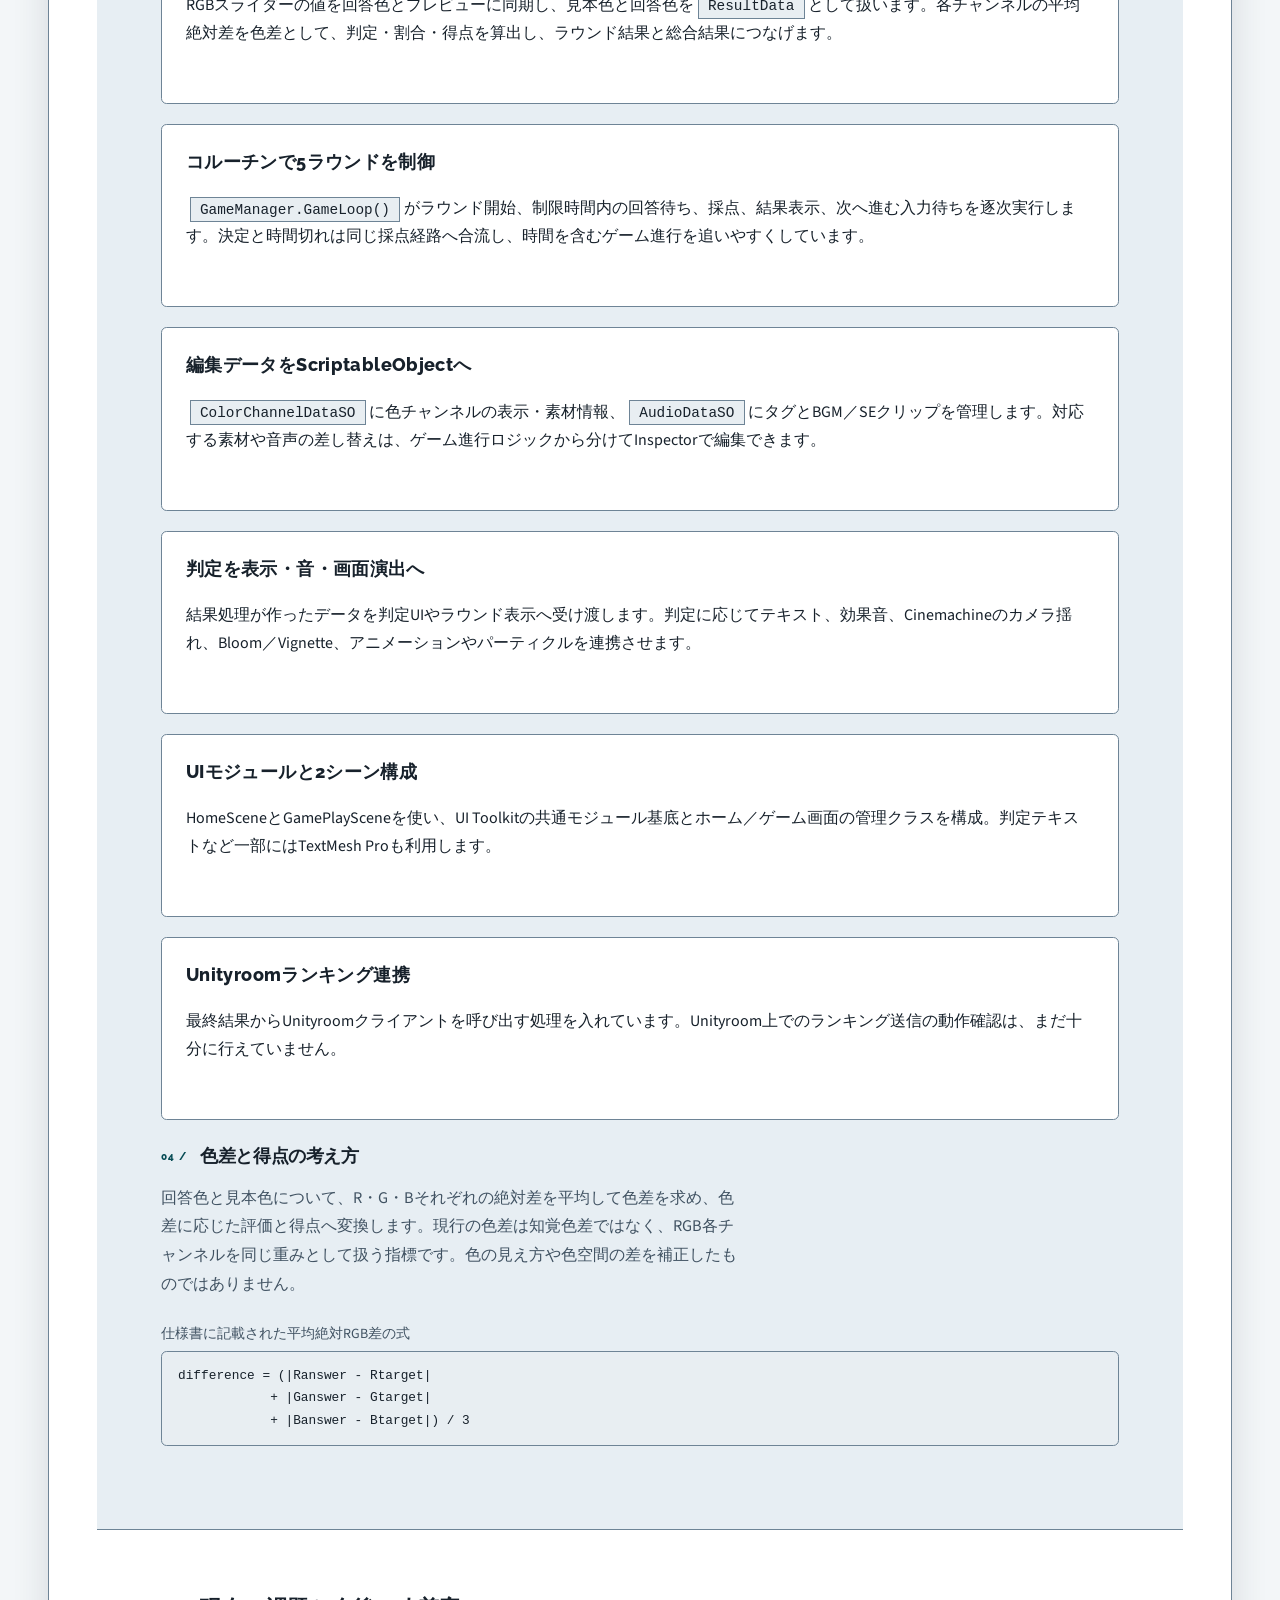
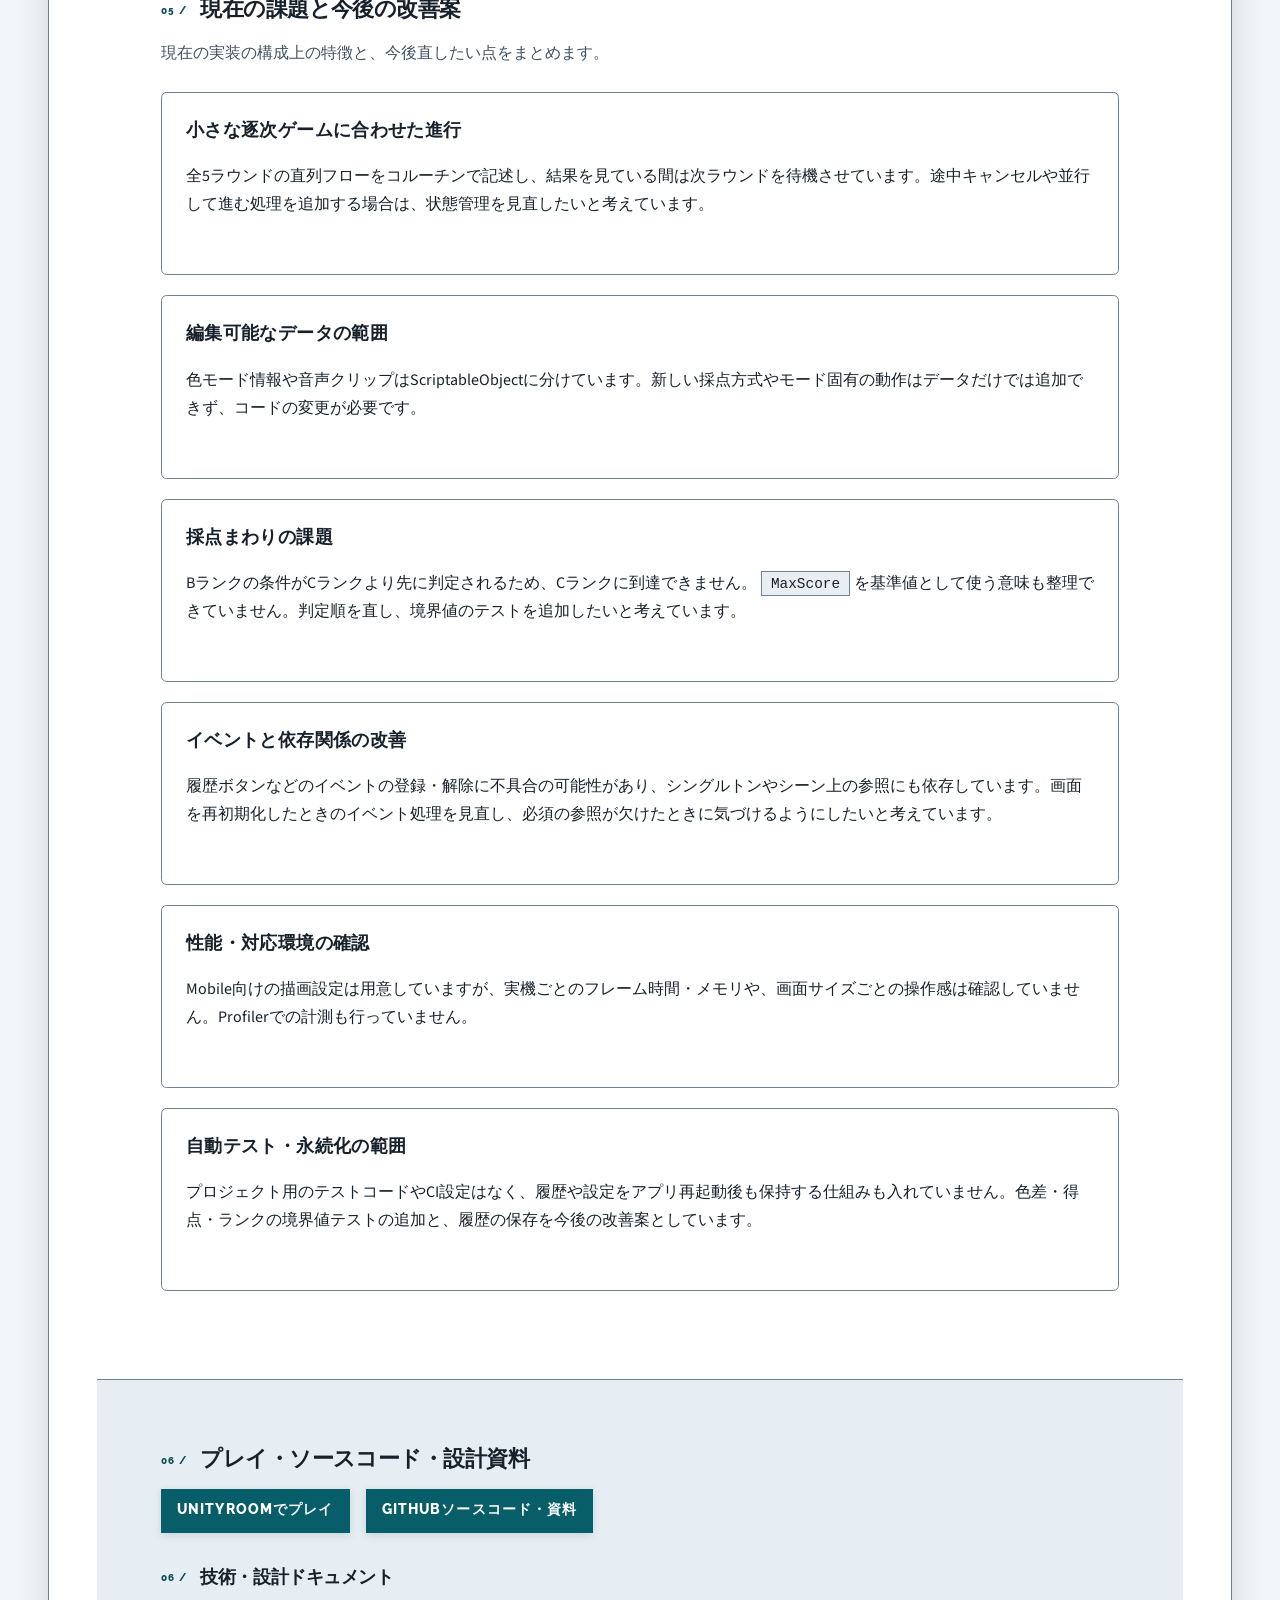
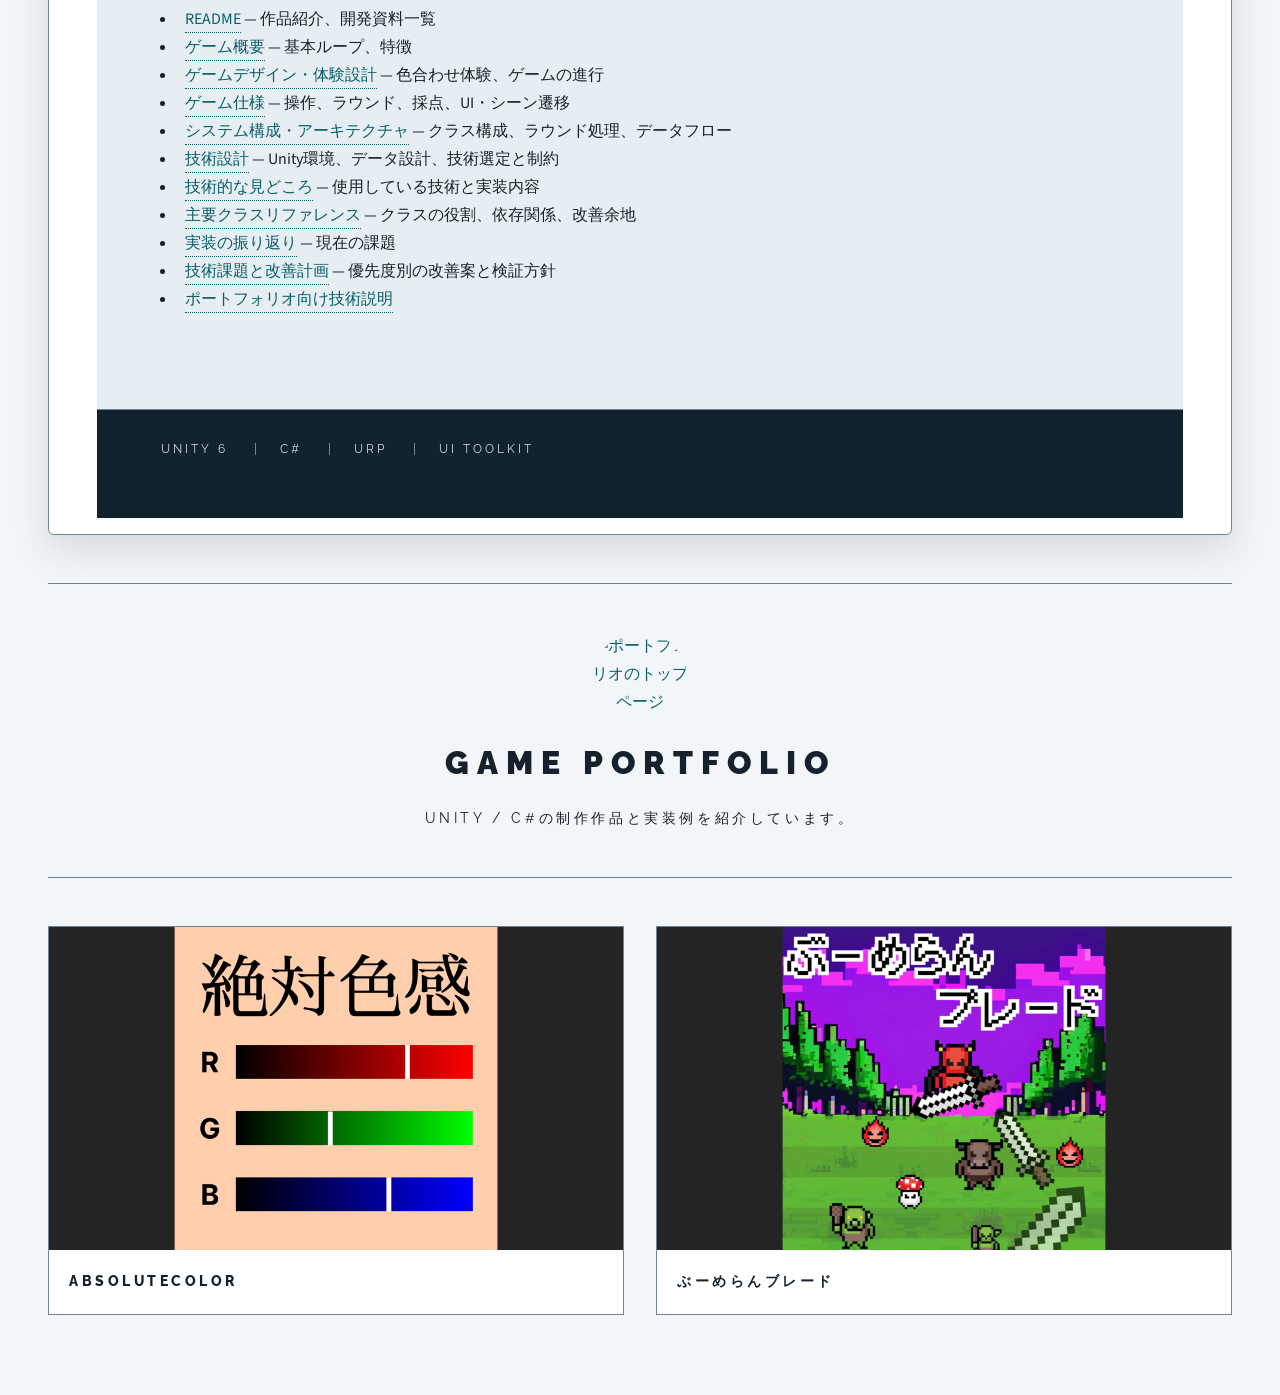
==== commit bd1c17e7: "テーマ切り替え機能の実装および、テーマ対応強化に向けたスタイルの更新 - ライトモードとダークモードを切り替えられるテーマ切り替え機能を追加しました。 - ユーザー設定やシステム設定に基づいてテーマの" ====
--- a/absolutecolor.html
+++ b/absolutecolor.html
@@ -11,6 +11,7 @@
 	<meta name="viewport" content="width=device-width, initial-scale=1" />
 	<meta name="description" content="AbsoluteColorのゲーム概要と、RGB入力から採点・結果表示までの技術的な見どころを紹介します。" />
 	<title>AbsoluteColor - 絶対色感 | Game Portfolio</title>
+	<script src="assets/js/theme-init.js"></script>
 	<link rel="stylesheet" href="assets/css/main.css" />
 </head>
 
--- a/assets/css/main.css
+++ b/assets/css/main.css
@@ -1,4 +1,5 @@
 ﻿/* main.css now composes modular stylesheets by responsibility. */
+@import url("modules/00-color-system.css");
 @import url("modules/00-preflight.css");
 @import url("modules/10-base.css");
 @import url("modules/20-grid.css");
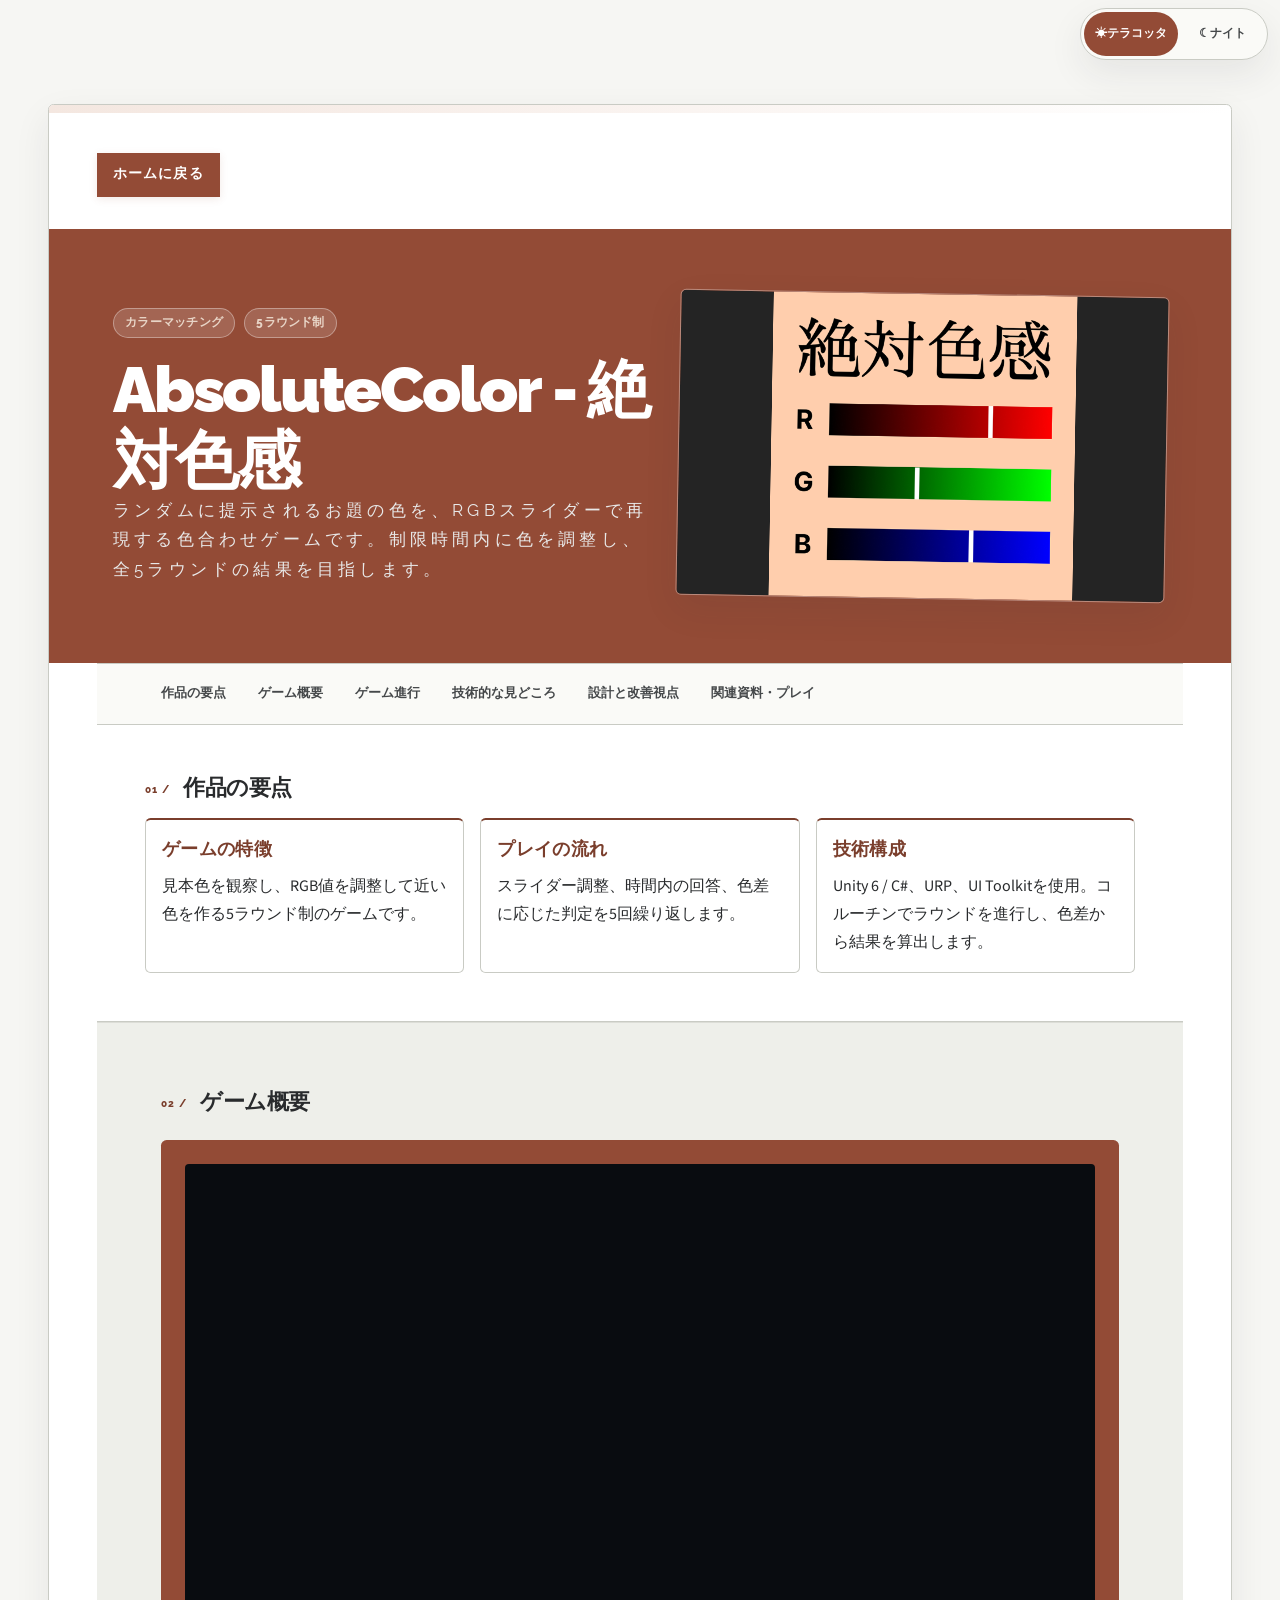
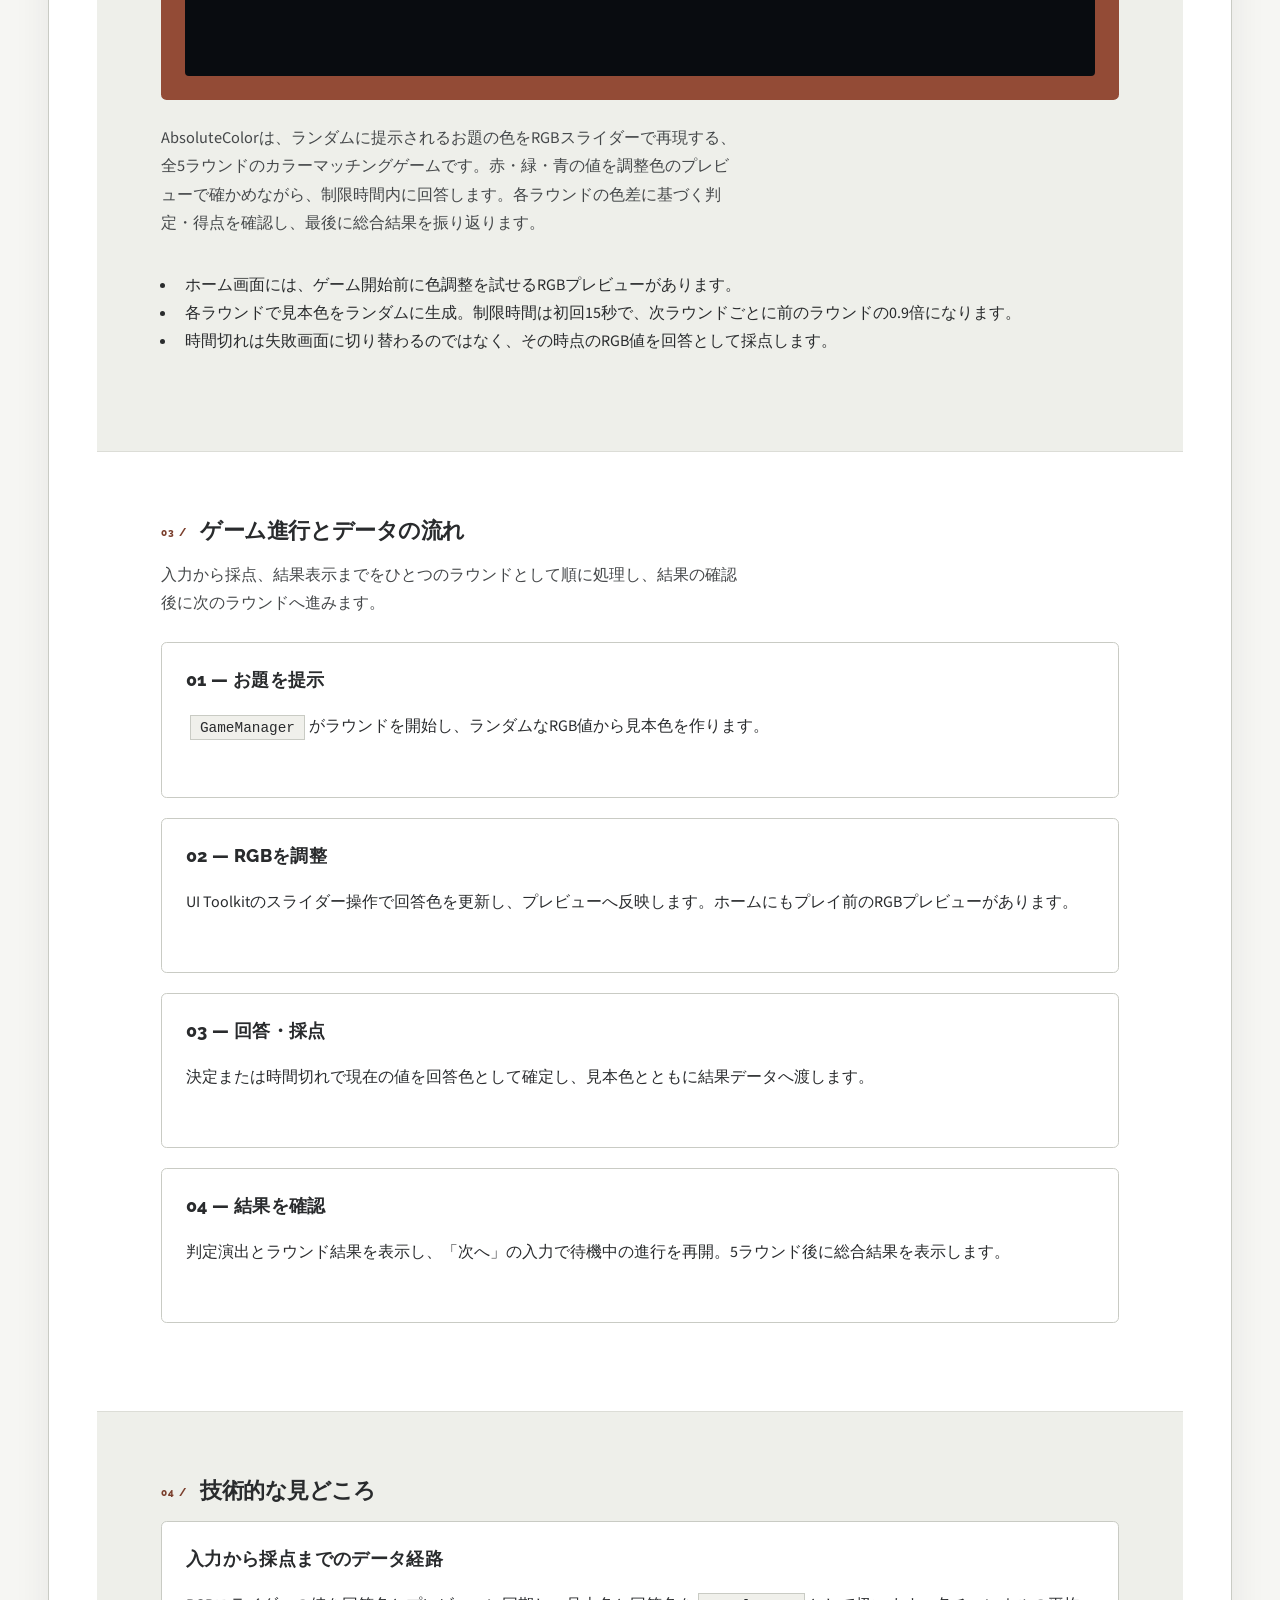
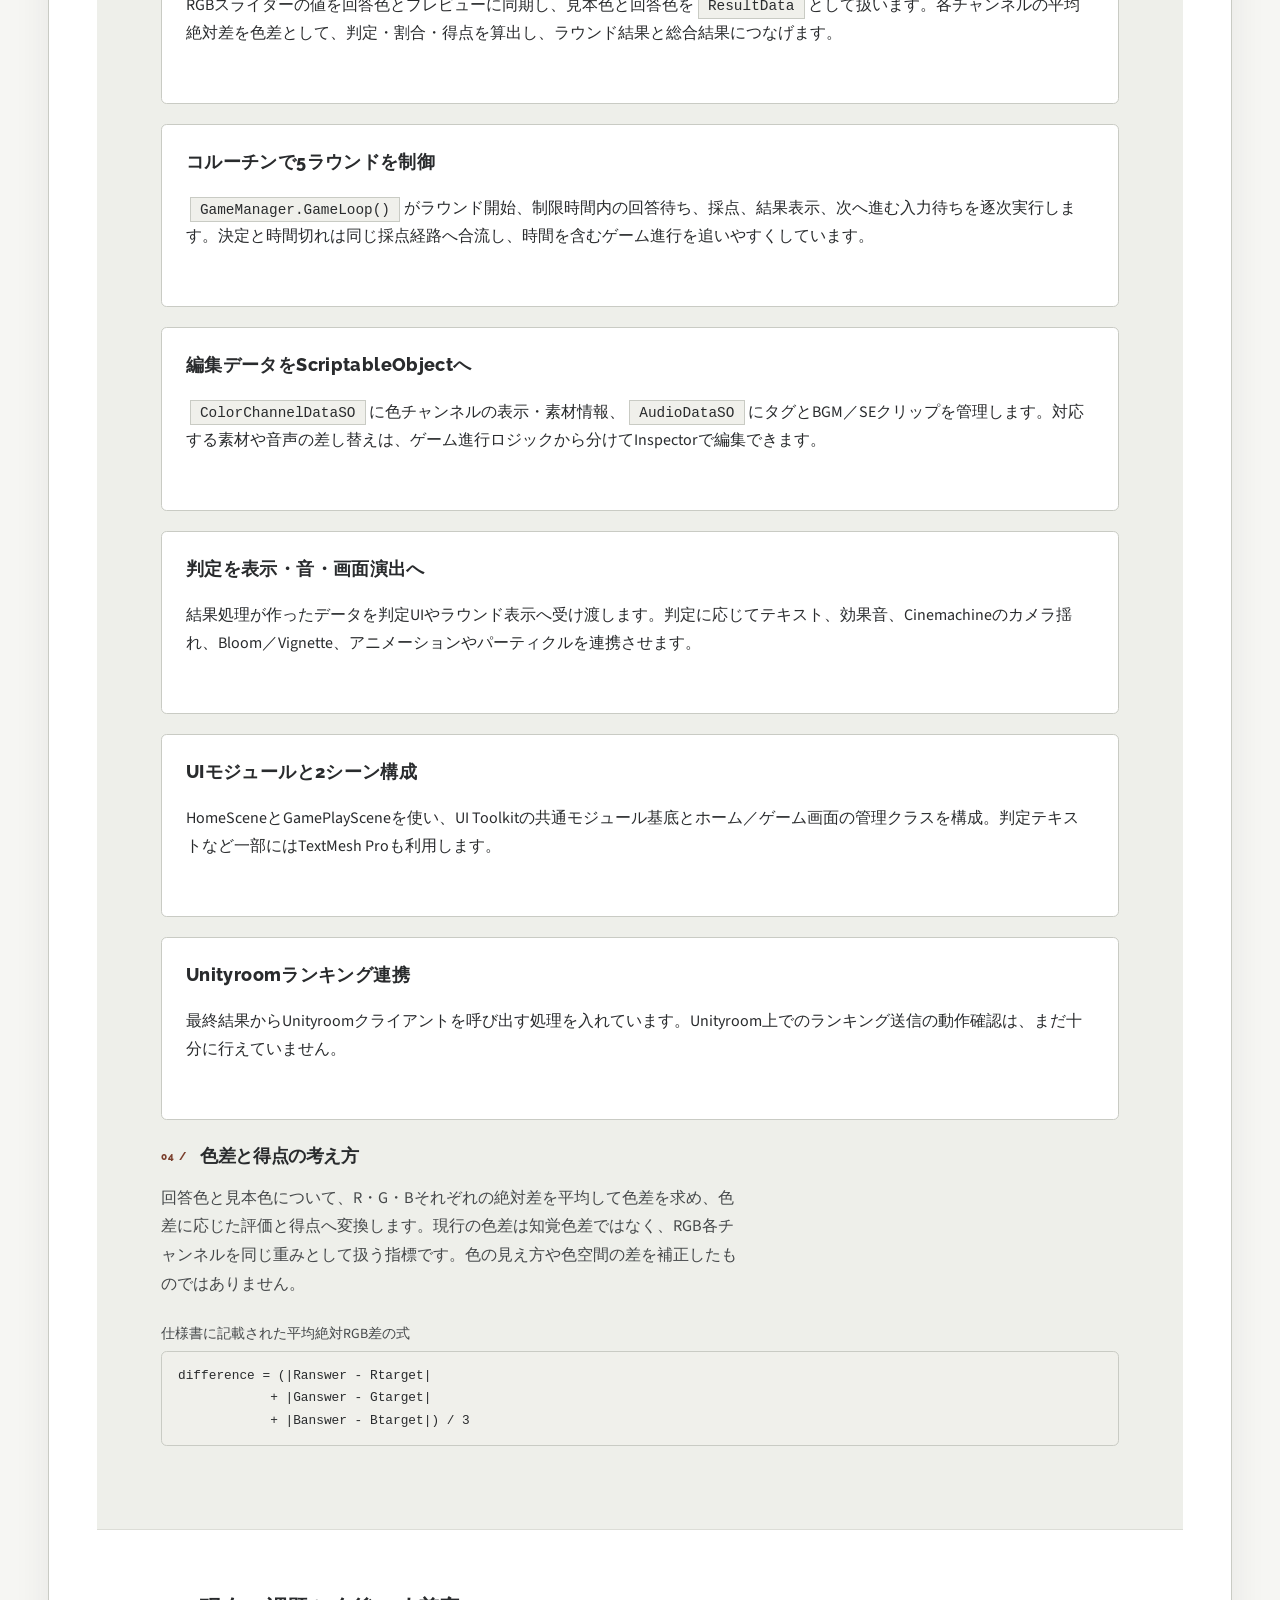
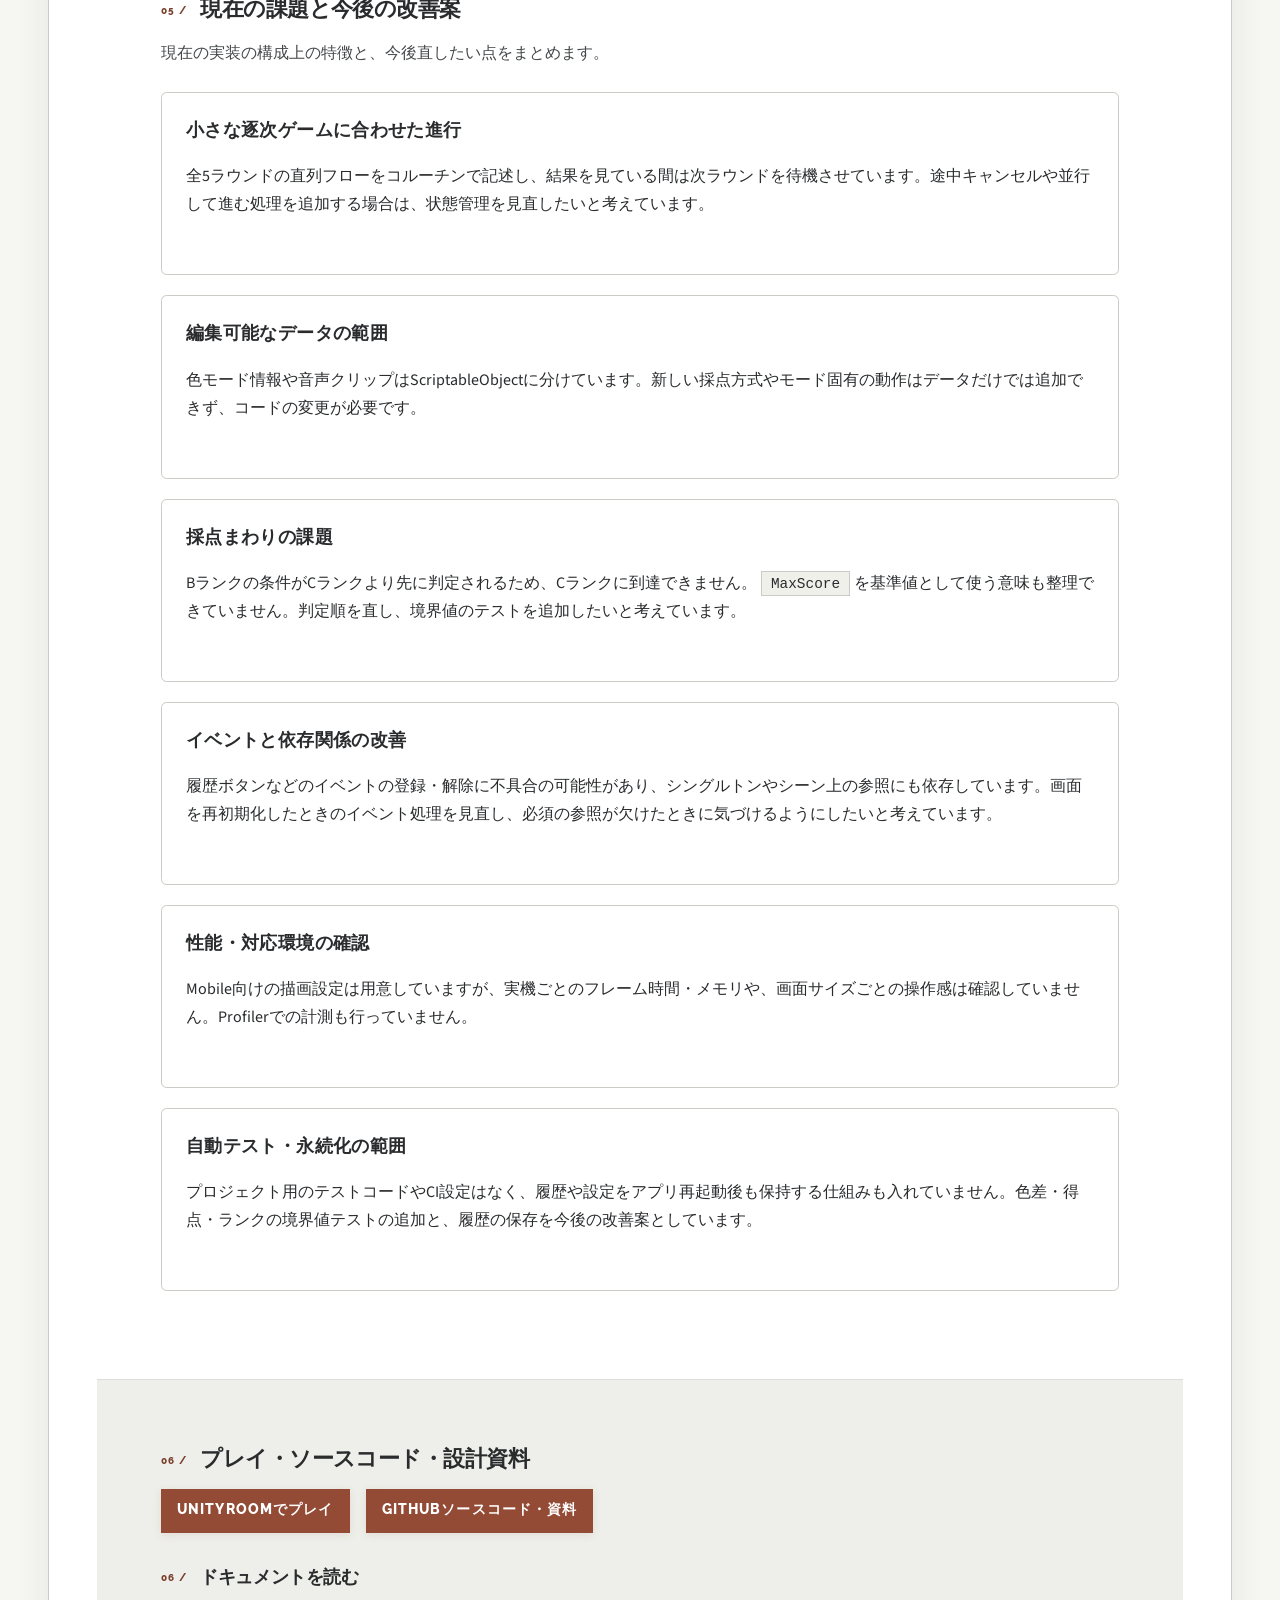
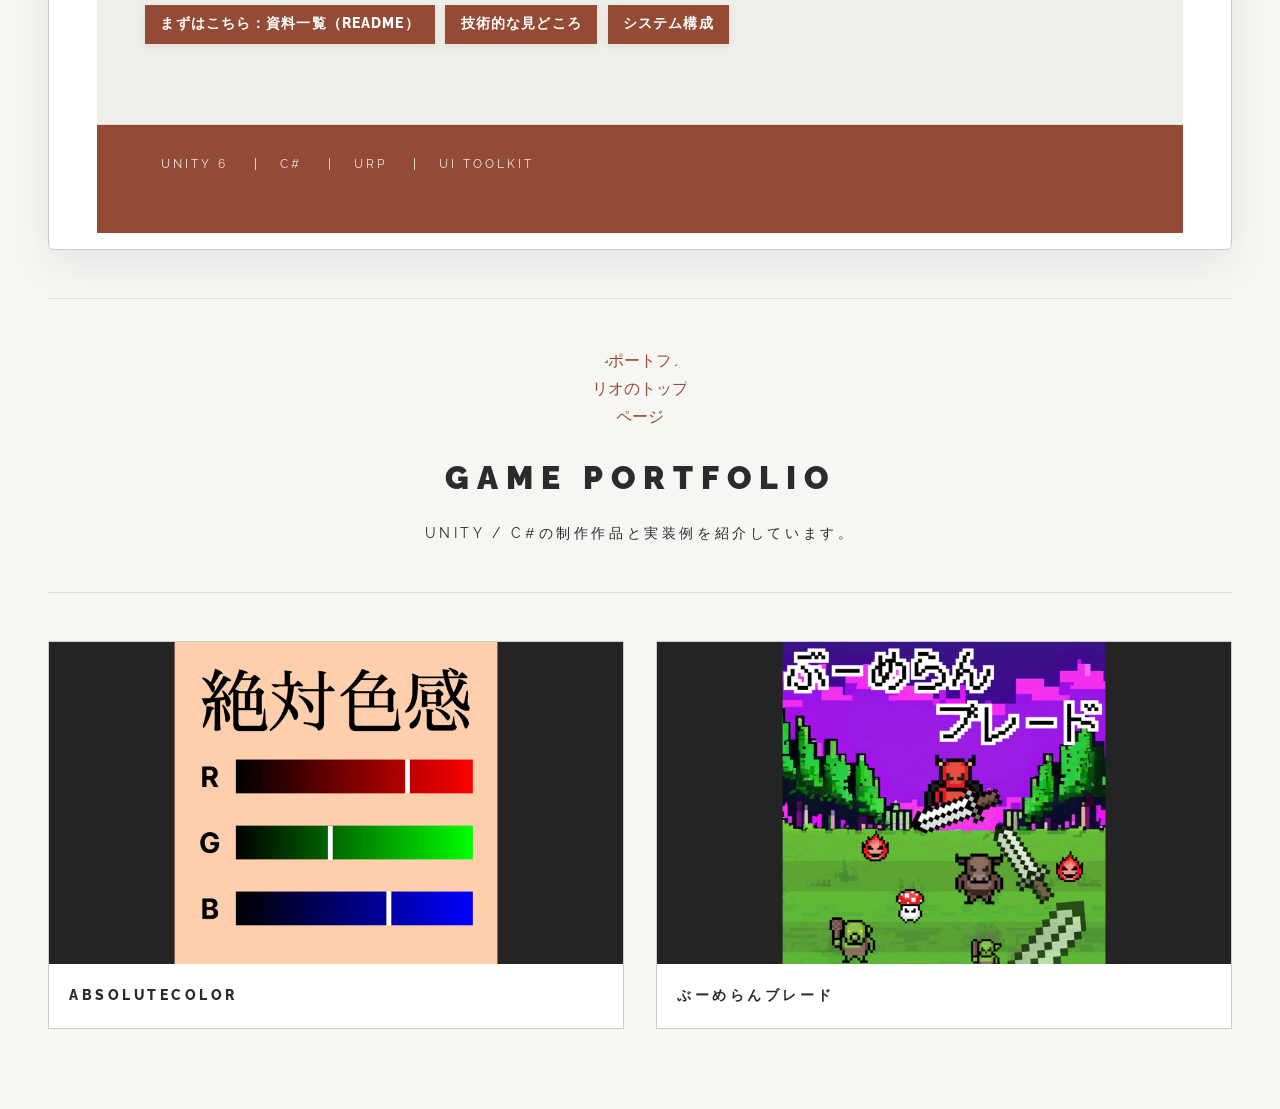
==== commit 5d6d44d3: "refactor: ドキュメントリンクの整理とスタイルの改善" ====
--- a/absolutecolor.html
+++ b/absolutecolor.html
@@ -167,19 +167,11 @@
 						<li><a href="https://unityroom.com/games/absolutecolor01" class="button small" target="_blank" rel="noopener noreferrer">Unityroomでプレイ</a></li>
 						<li><a href="https://github.com/HinataPiyo/AbsoluteColor" class="button small" target="_blank" rel="noopener noreferrer">GitHubソースコード・資料</a></li>
 					</ul>
-					<h3>技術・設計ドキュメント</h3>
-					<ul>
-						<li><a href="https://github.com/HinataPiyo/AbsoluteColor/blob/main/README.md" target="_blank" rel="noopener noreferrer">README</a> — 作品紹介、開発資料一覧</li>
-						<li><a href="https://github.com/HinataPiyo/AbsoluteColor/blob/main/Documentation/GameOverview.md" target="_blank" rel="noopener noreferrer">ゲーム概要</a> — 基本ループ、特徴</li>
-						<li><a href="https://github.com/HinataPiyo/AbsoluteColor/blob/main/Documentation/GameDesignDocument.md" target="_blank" rel="noopener noreferrer">ゲームデザイン・体験設計</a> — 色合わせ体験、ゲームの進行</li>
-						<li><a href="https://github.com/HinataPiyo/AbsoluteColor/blob/main/Documentation/GameSpecification.md" target="_blank" rel="noopener noreferrer">ゲーム仕様</a> — 操作、ラウンド、採点、UI・シーン遷移</li>
-						<li><a href="https://github.com/HinataPiyo/AbsoluteColor/blob/main/Documentation/SystemArchitecture.md" target="_blank" rel="noopener noreferrer">システム構成・アーキテクチャ</a> — クラス構成、ラウンド処理、データフロー</li>
-						<li><a href="https://github.com/HinataPiyo/AbsoluteColor/blob/main/Documentation/TechnicalDesign.md" target="_blank" rel="noopener noreferrer">技術設計</a> — Unity環境、データ設計、技術選定と制約</li>
-						<li><a href="https://github.com/HinataPiyo/AbsoluteColor/blob/main/Documentation/TechnicalHighlights.md" target="_blank" rel="noopener noreferrer">技術的な見どころ</a> — 使用している技術と実装内容</li>
-						<li><a href="https://github.com/HinataPiyo/AbsoluteColor/blob/main/Documentation/ClassReference.md" target="_blank" rel="noopener noreferrer">主要クラスリファレンス</a> — クラスの役割、依存関係、改善余地</li>
-						<li><a href="https://github.com/HinataPiyo/AbsoluteColor/blob/main/Documentation/CodeReview.md" target="_blank" rel="noopener noreferrer">実装の振り返り</a> — 現在の課題</li>
-						<li><a href="https://github.com/HinataPiyo/AbsoluteColor/blob/main/Documentation/ImprovementPlan.md" target="_blank" rel="noopener noreferrer">技術課題と改善計画</a> — 優先度別の改善案と検証方針</li>
-						<li><a href="https://github.com/HinataPiyo/AbsoluteColor/blob/main/Documentation/PortfolioTechnicalSummary.md" target="_blank" rel="noopener noreferrer">ポートフォリオ向け技術説明</a></li>
+					<h3>ドキュメントを読む</h3>
+					<ul class="actions project-quick-links">
+						<li><a href="https://github.com/HinataPiyo/AbsoluteColor/blob/main/README.md" class="button small" target="_blank" rel="noopener noreferrer">まずはこちら：資料一覧（README）</a></li>
+						<li><a href="https://github.com/HinataPiyo/AbsoluteColor/blob/main/Documentation/TechnicalHighlights.md" class="button small" target="_blank" rel="noopener noreferrer">技術的な見どころ</a></li>
+						<li><a href="https://github.com/HinataPiyo/AbsoluteColor/blob/main/Documentation/SystemArchitecture.md" class="button small" target="_blank" rel="noopener noreferrer">システム構成</a></li>
 					</ul>
 				</section>
 				<footer>
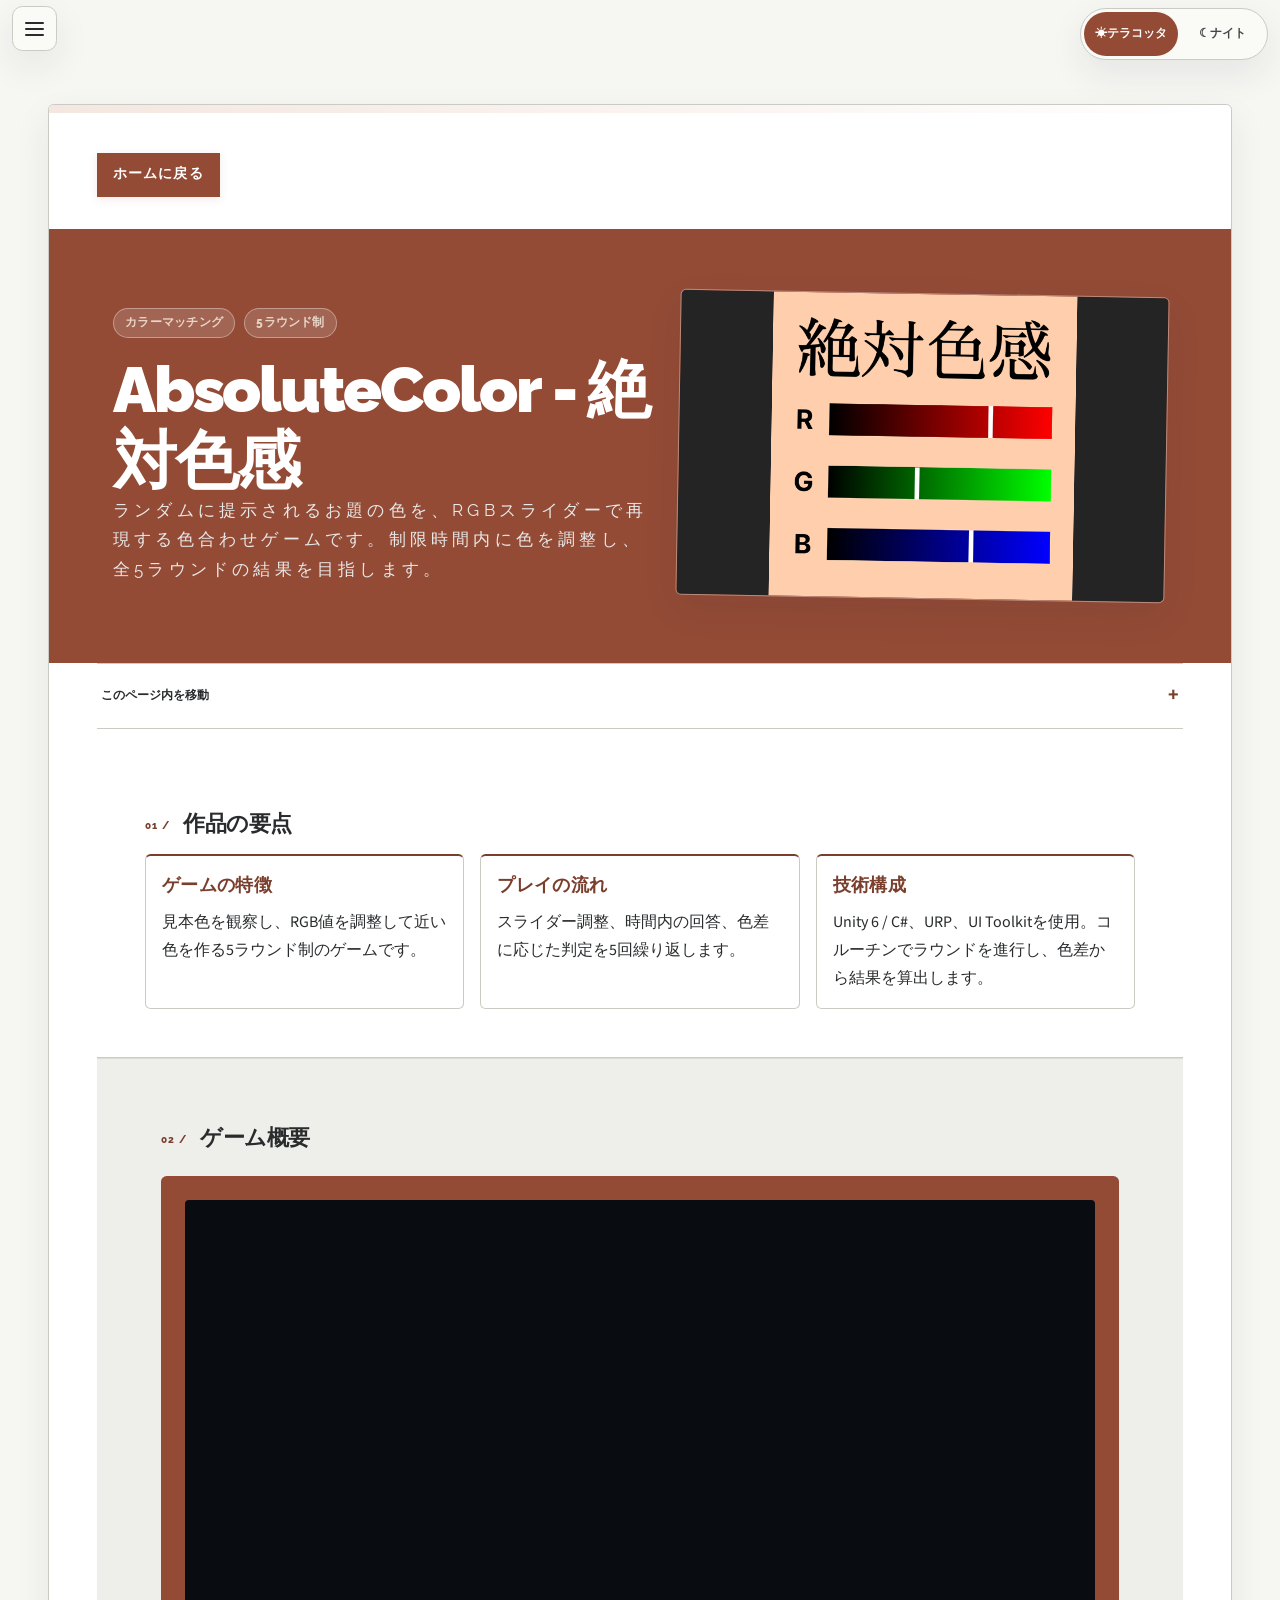
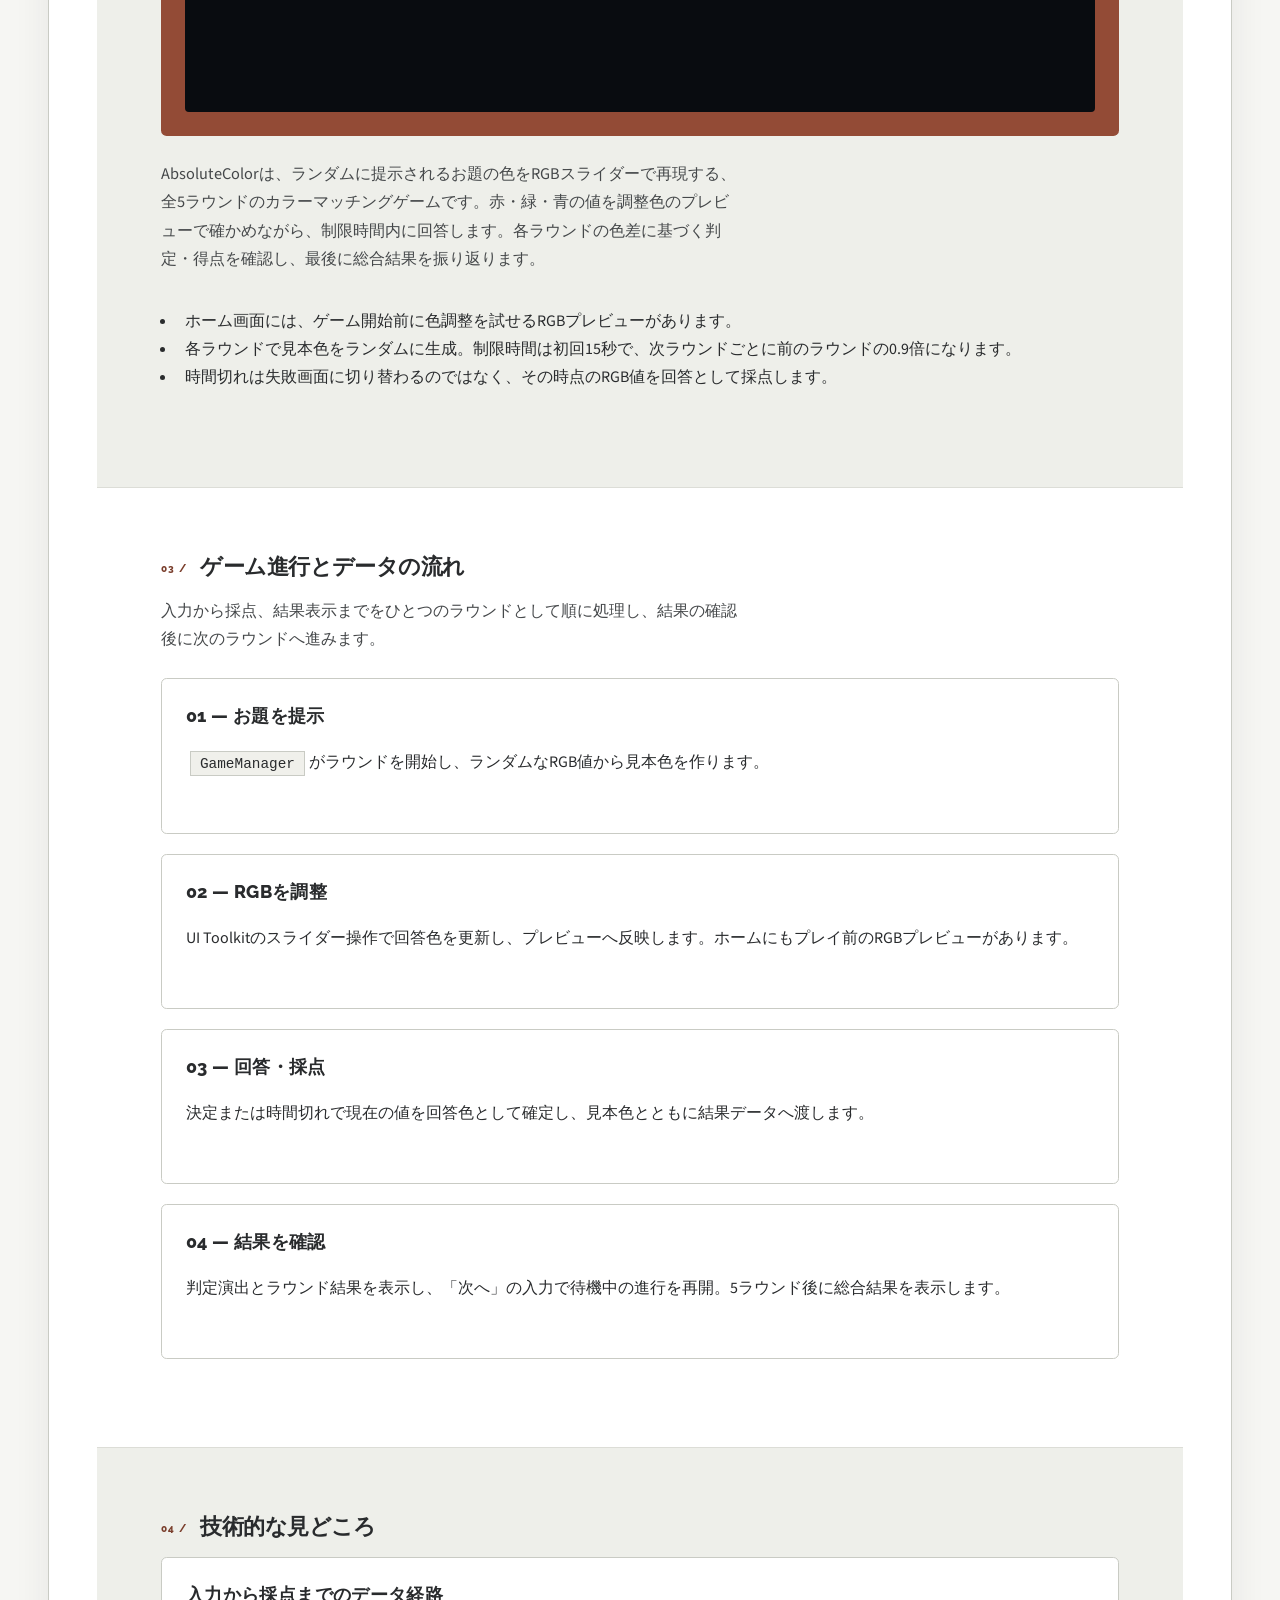
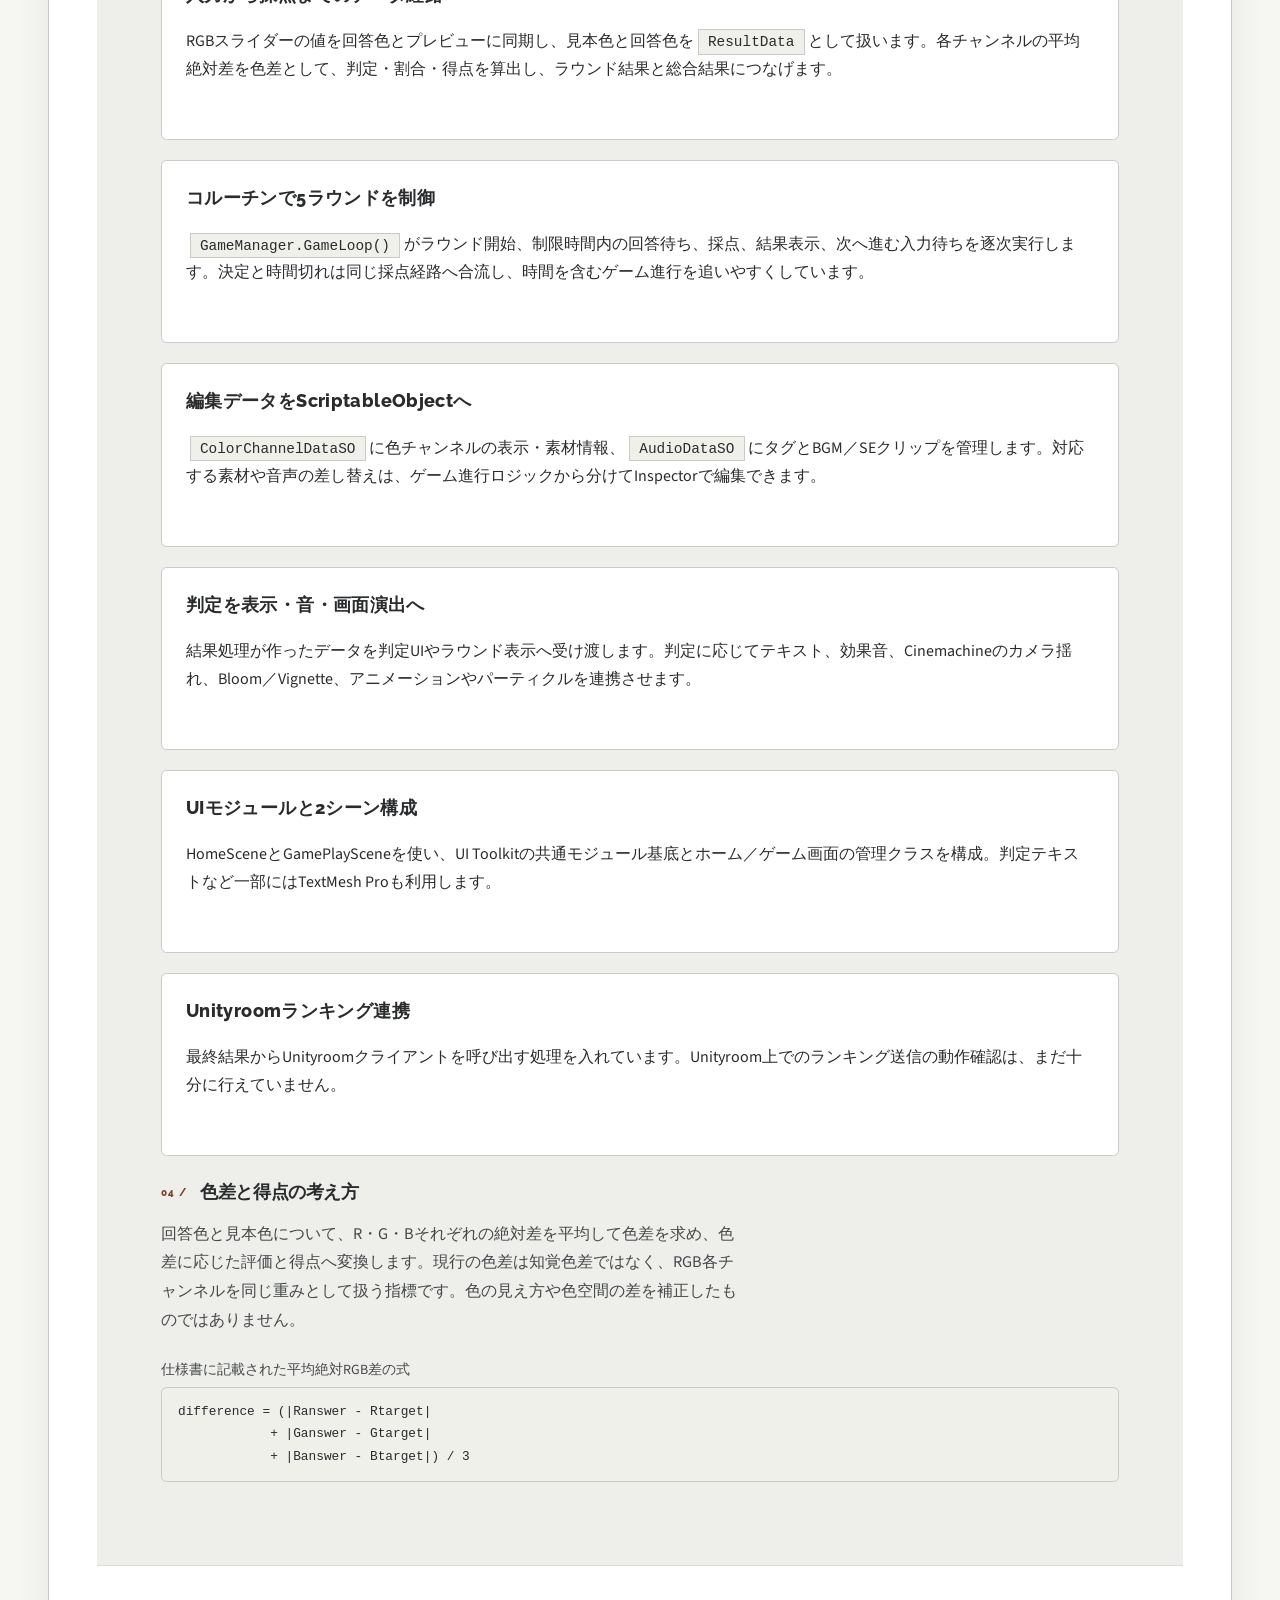
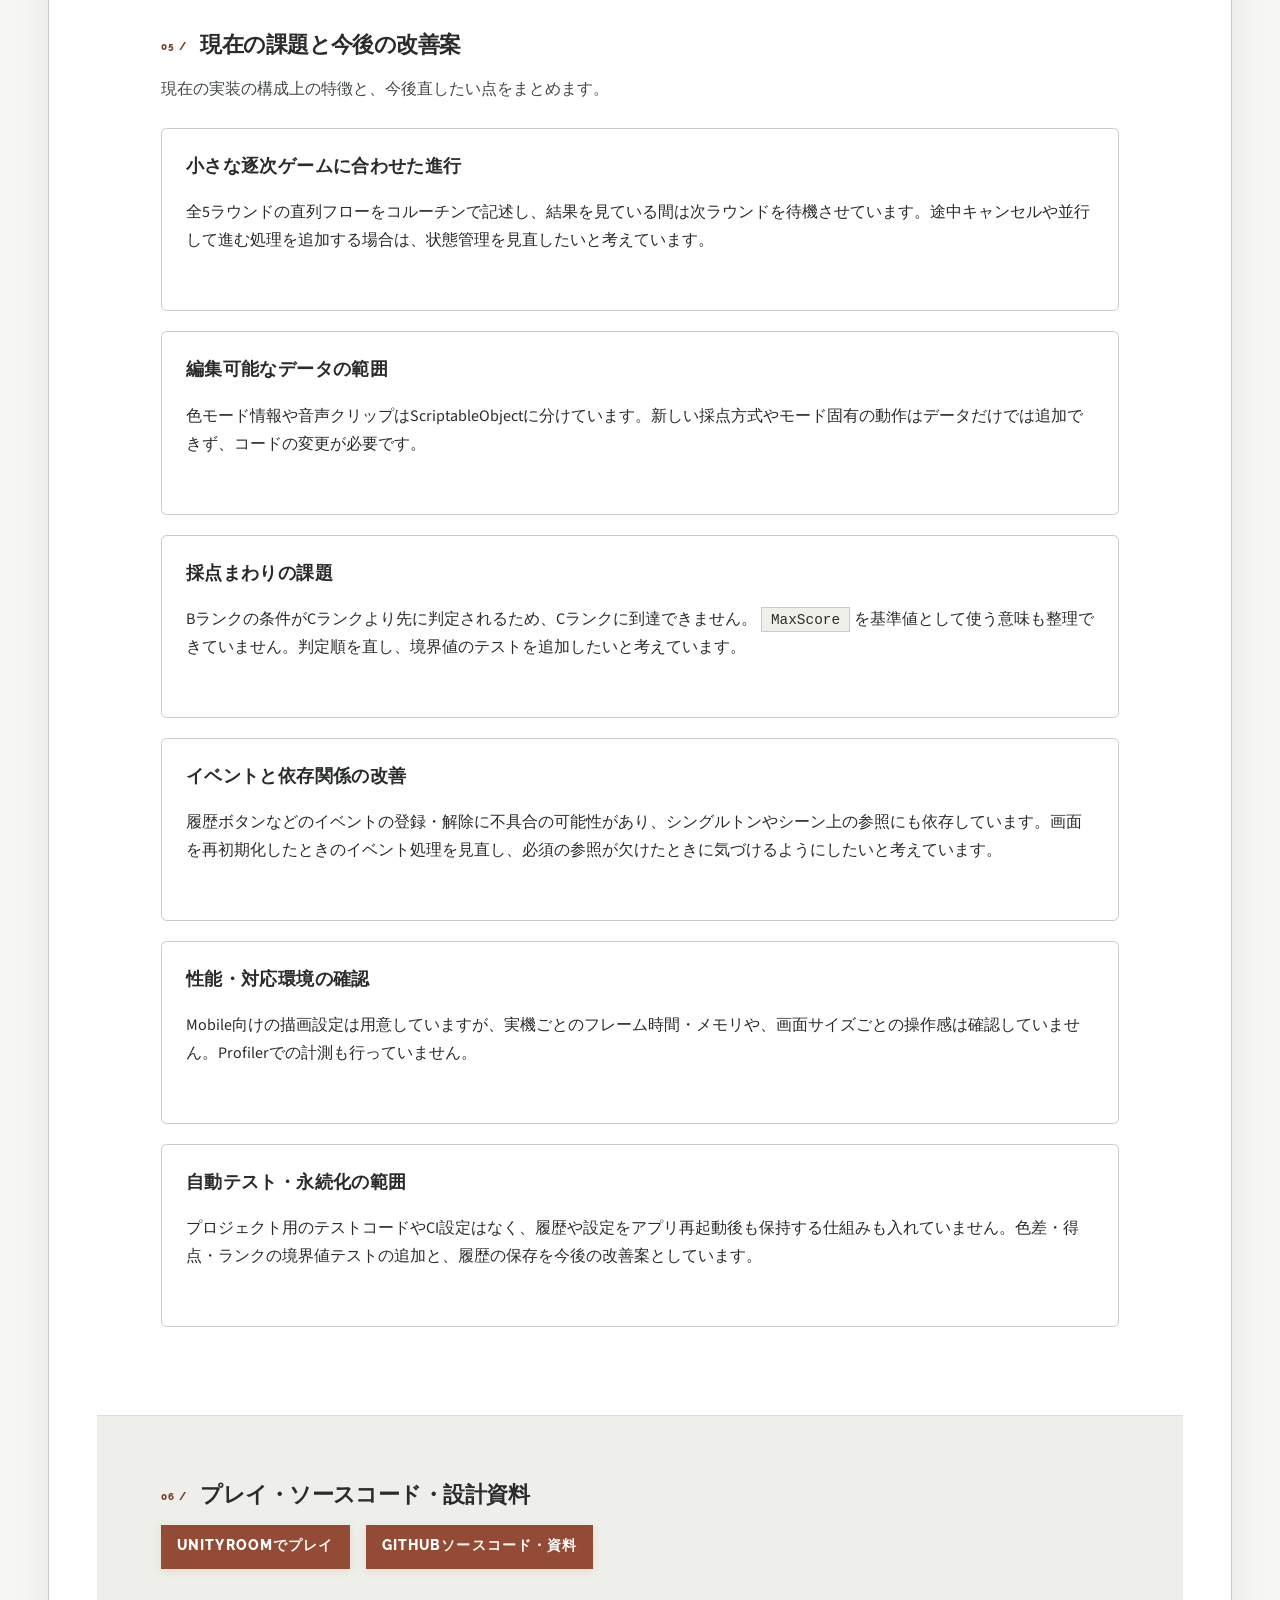
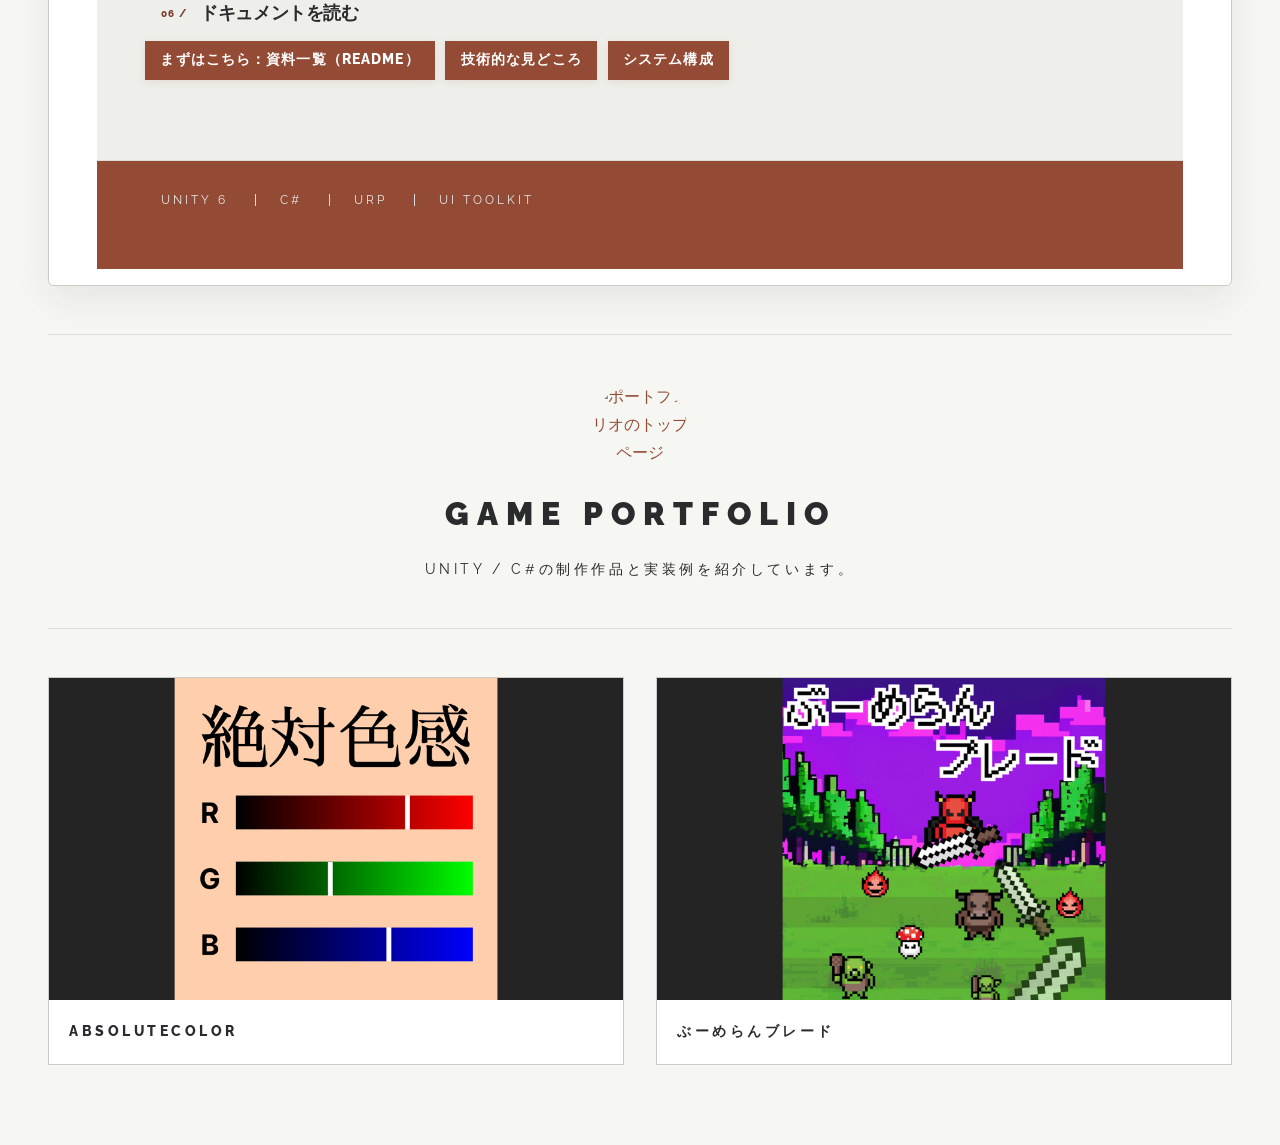
==== commit a9e4b49d: "refactor: プロジェクトナビゲーションを改善し、アクセシビリティを向上" ====
--- a/absolutecolor.html
+++ b/absolutecolor.html
@@ -35,14 +35,17 @@
 						<img src="images/AbsoluteColor_Thumbnail.png" alt="AbsoluteColorの作品サムネイル" fetchpriority="high" />
 					</figure>
 				</header>
-				<nav class="project-toc" aria-label="作品ページの目次">
+				<details class="project-navigation">
+					<summary>このページ内を移動</summary>
+					<nav class="project-toc" aria-label="作品ページの目次">
 					<a href="#project-summary">作品の要点</a>
 					<a href="#game-overview">ゲーム概要</a>
 					<a href="#game-flow">ゲーム進行</a>
 					<a href="#technical-highlights">技術的な見どころ</a>
 					<a href="#design-decisions">設計と改善視点</a>
 					<a href="#project-links">関連資料・プレイ</a>
-				</nav>
+					</nav>
+				</details>
 				<section class="project-at-a-glance" id="project-summary">
 					<h2>作品の要点</h2>
 					<div class="project-highlight-grid">
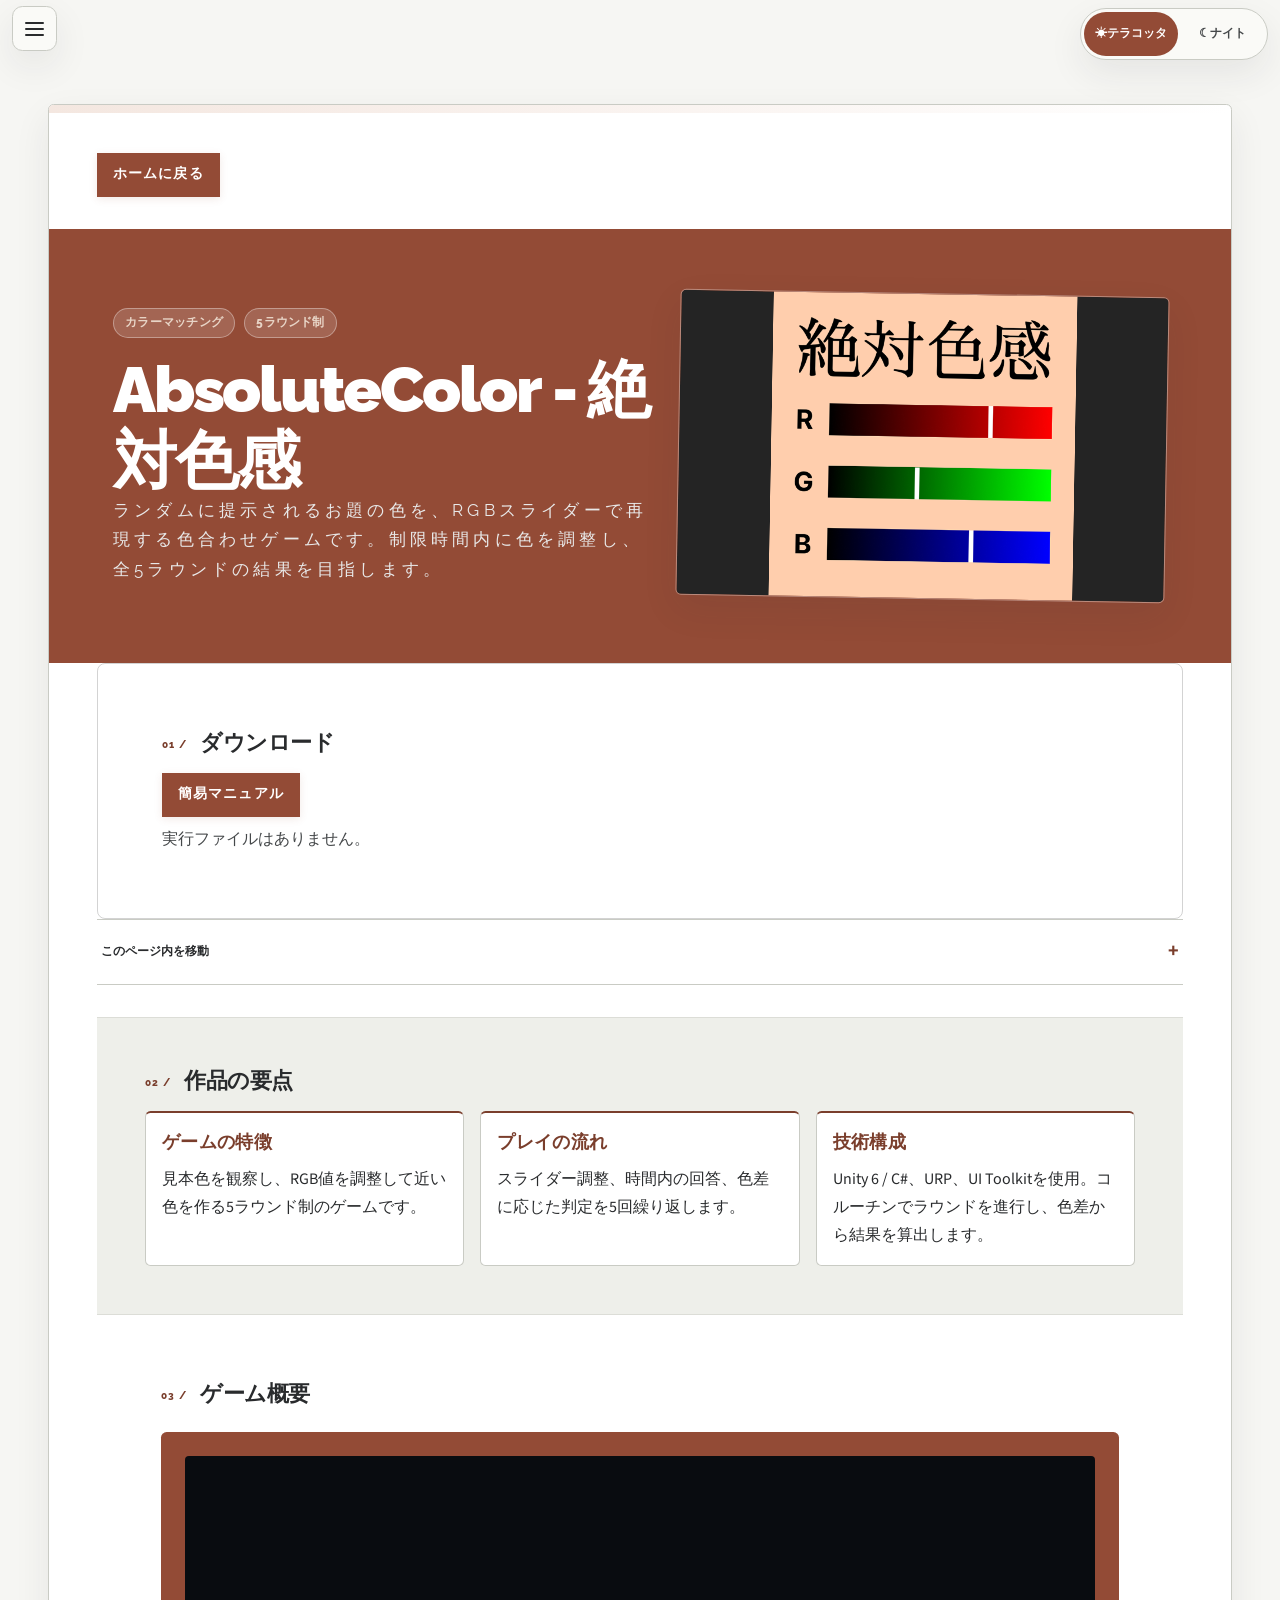
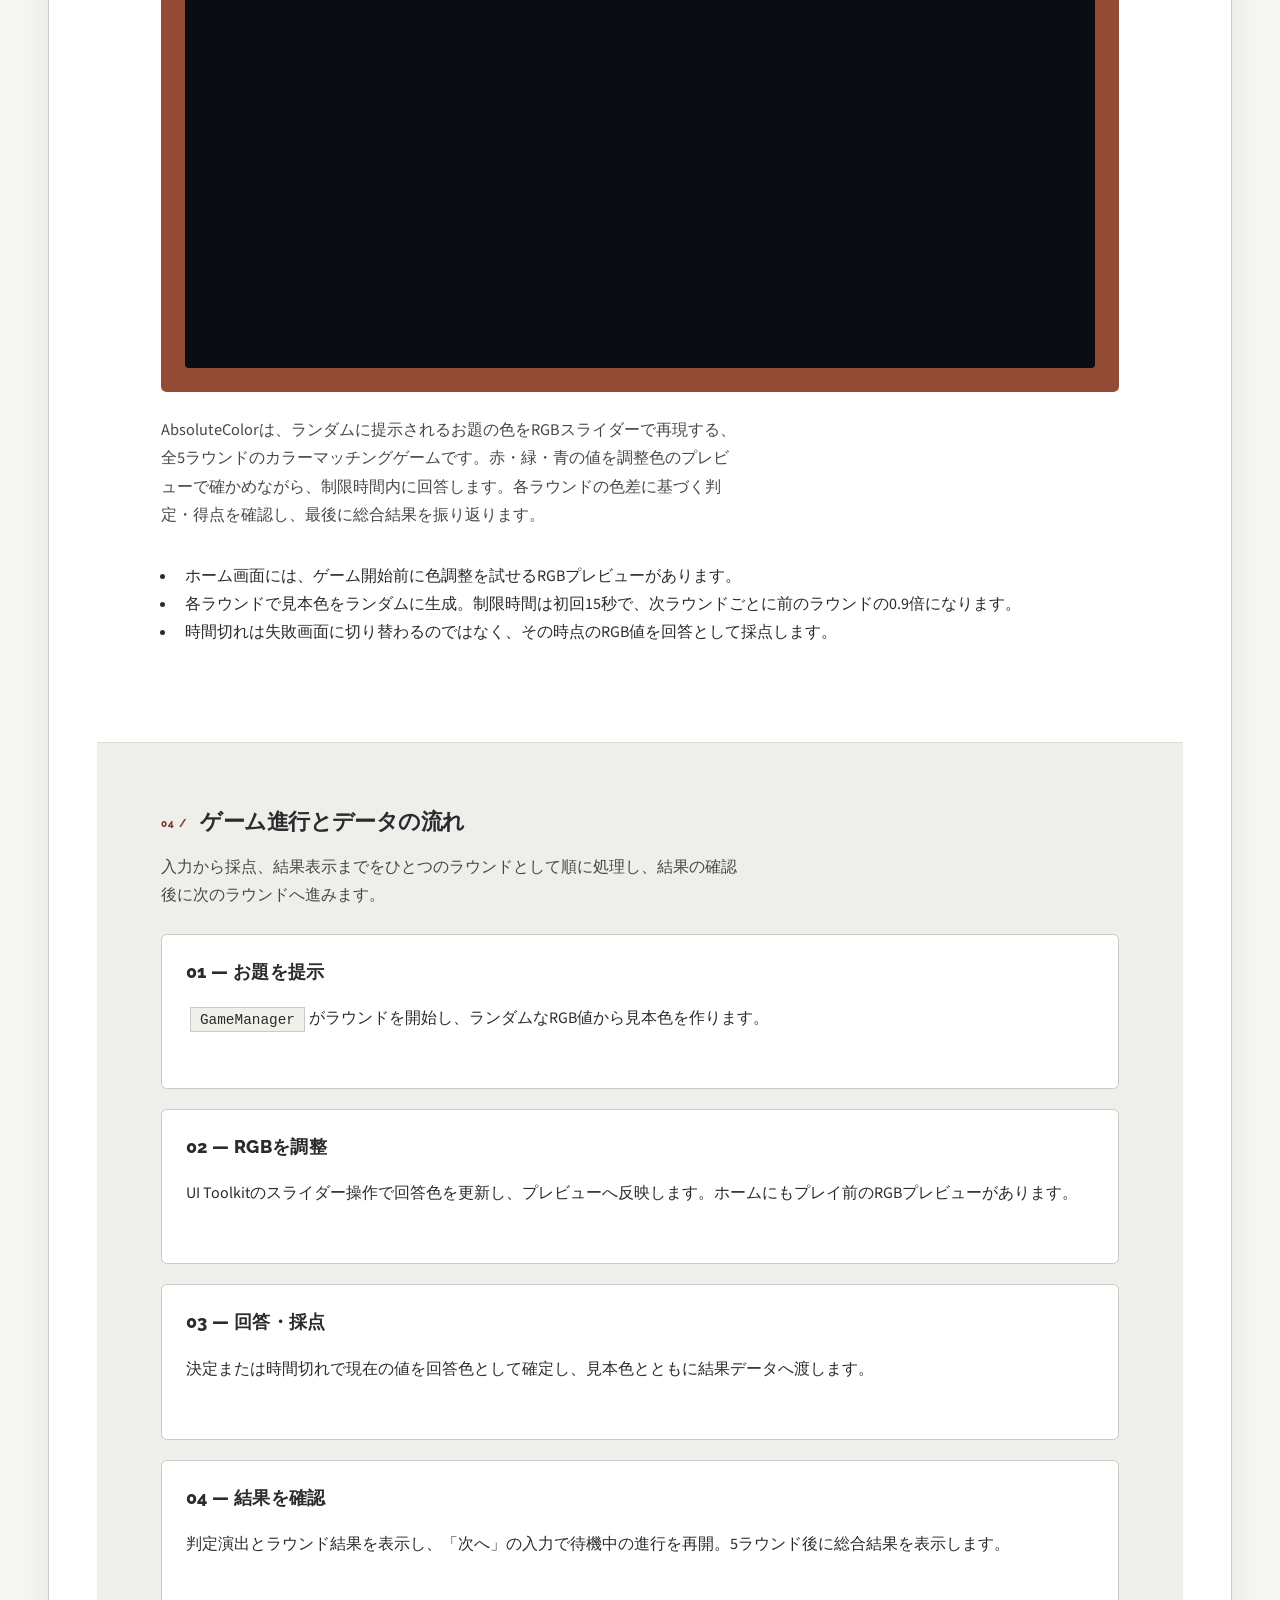
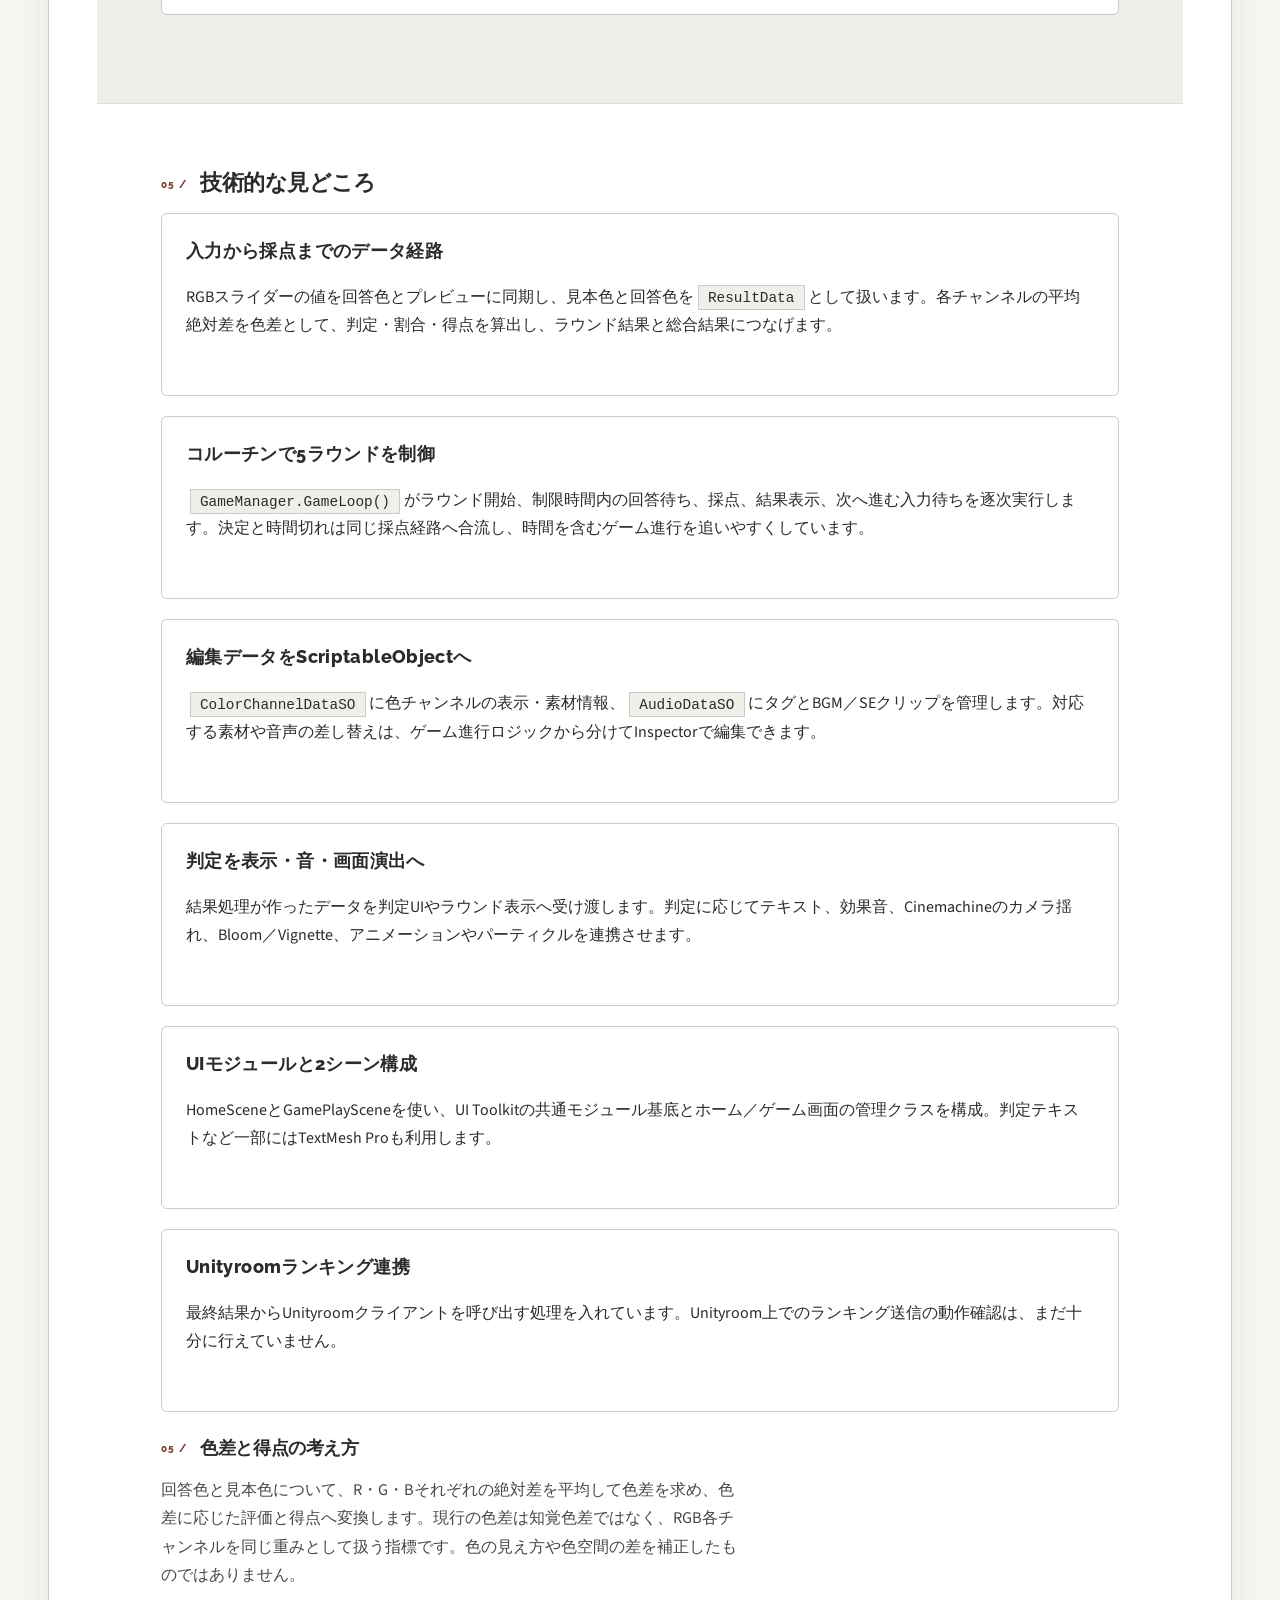
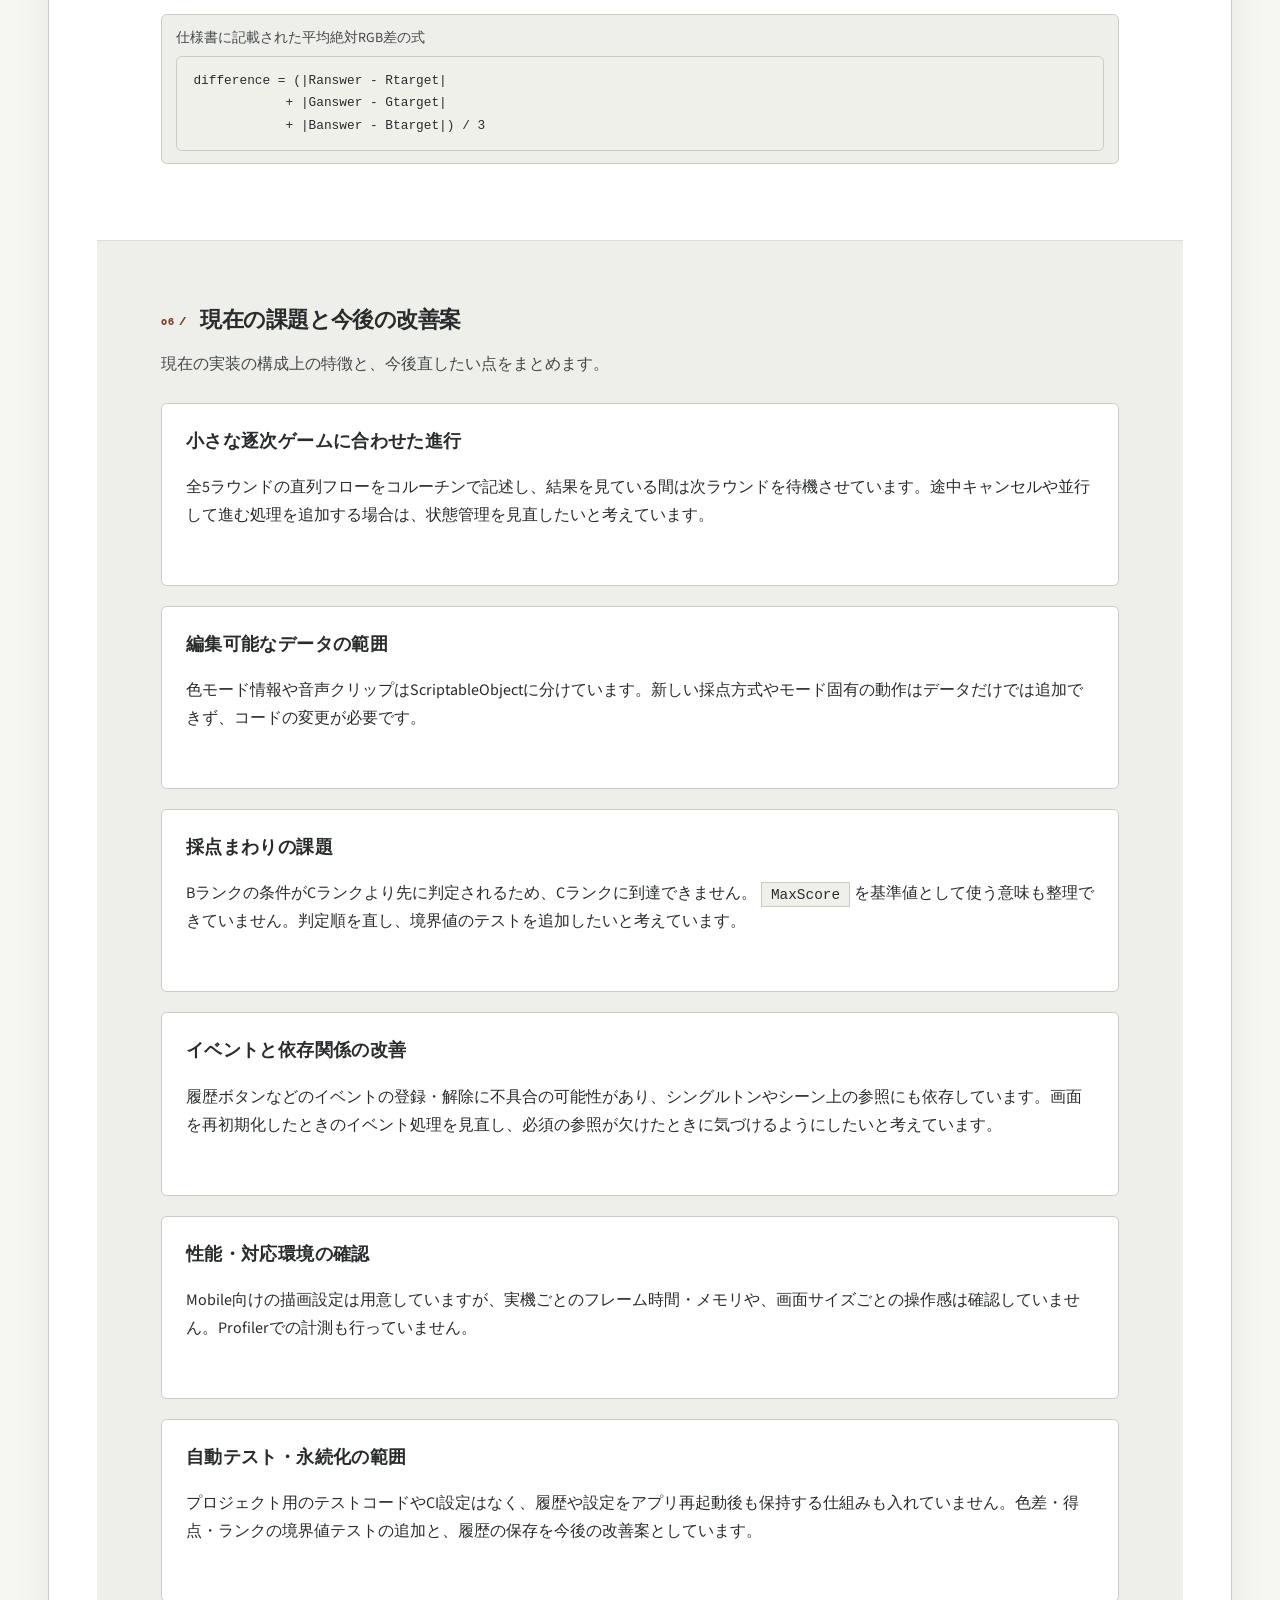
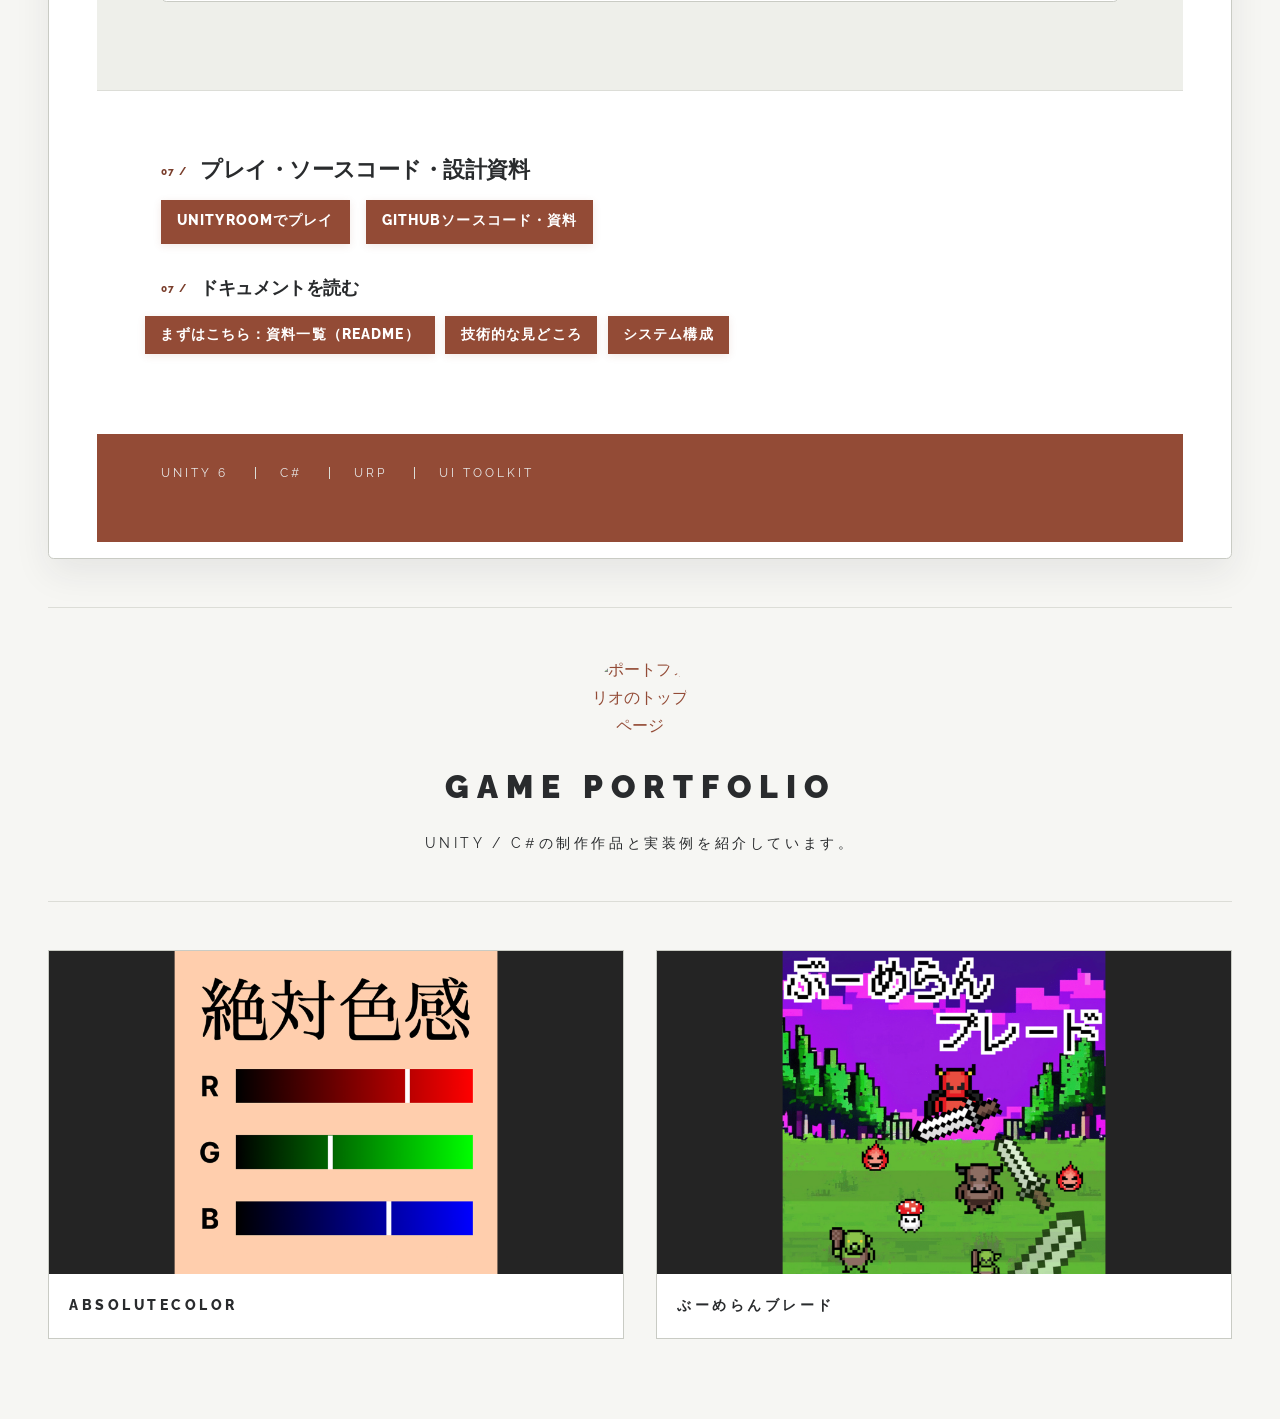
==== commit cd406ff8: "refactor: 各作品ページにダウンロードセクションを追加し、簡易マニュアルへのリンクを整備" ====
--- a/absolutecolor.html
+++ b/absolutecolor.html
@@ -35,9 +35,18 @@
 						<img src="images/AbsoluteColor_Thumbnail.png" alt="AbsoluteColorの作品サムネイル" fetchpriority="high" />
 					</figure>
 				</header>
+				<section class="download-panel" id="download" aria-labelledby="download-title">
+					<h2 id="download-title">ダウンロード</h2>
+					<ul class="actions download-actions">
+						<li><a href="manual.html#absolutecolor" class="button primary">簡易マニュアル</a></li>
+					</ul>
+					<p class="download-note">実行ファイルはありません。</p>
+				</section>
+
 				<details class="project-navigation">
 					<summary>このページ内を移動</summary>
 					<nav class="project-toc" aria-label="作品ページの目次">
+					<a href="#download">ダウンロード</a>
 					<a href="#project-summary">作品の要点</a>
 					<a href="#game-overview">ゲーム概要</a>
 					<a href="#game-flow">ゲーム進行</a>
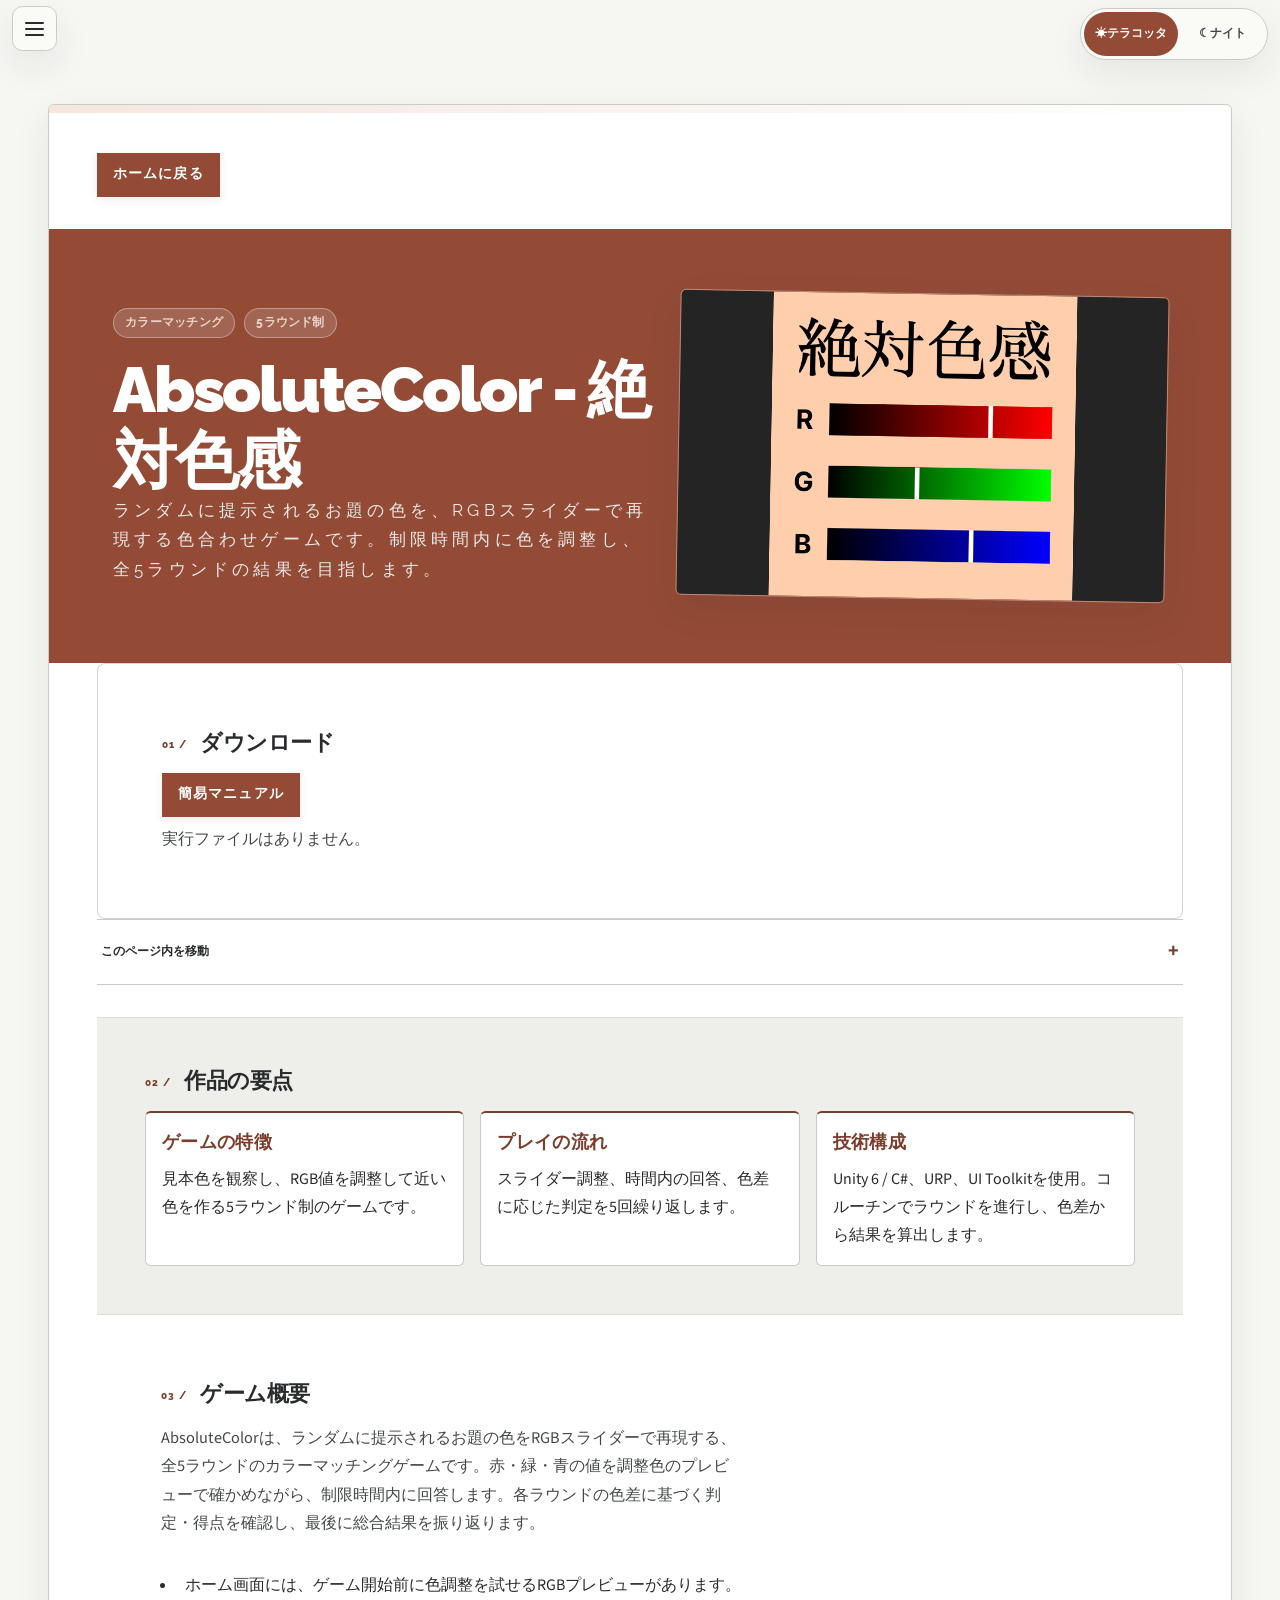
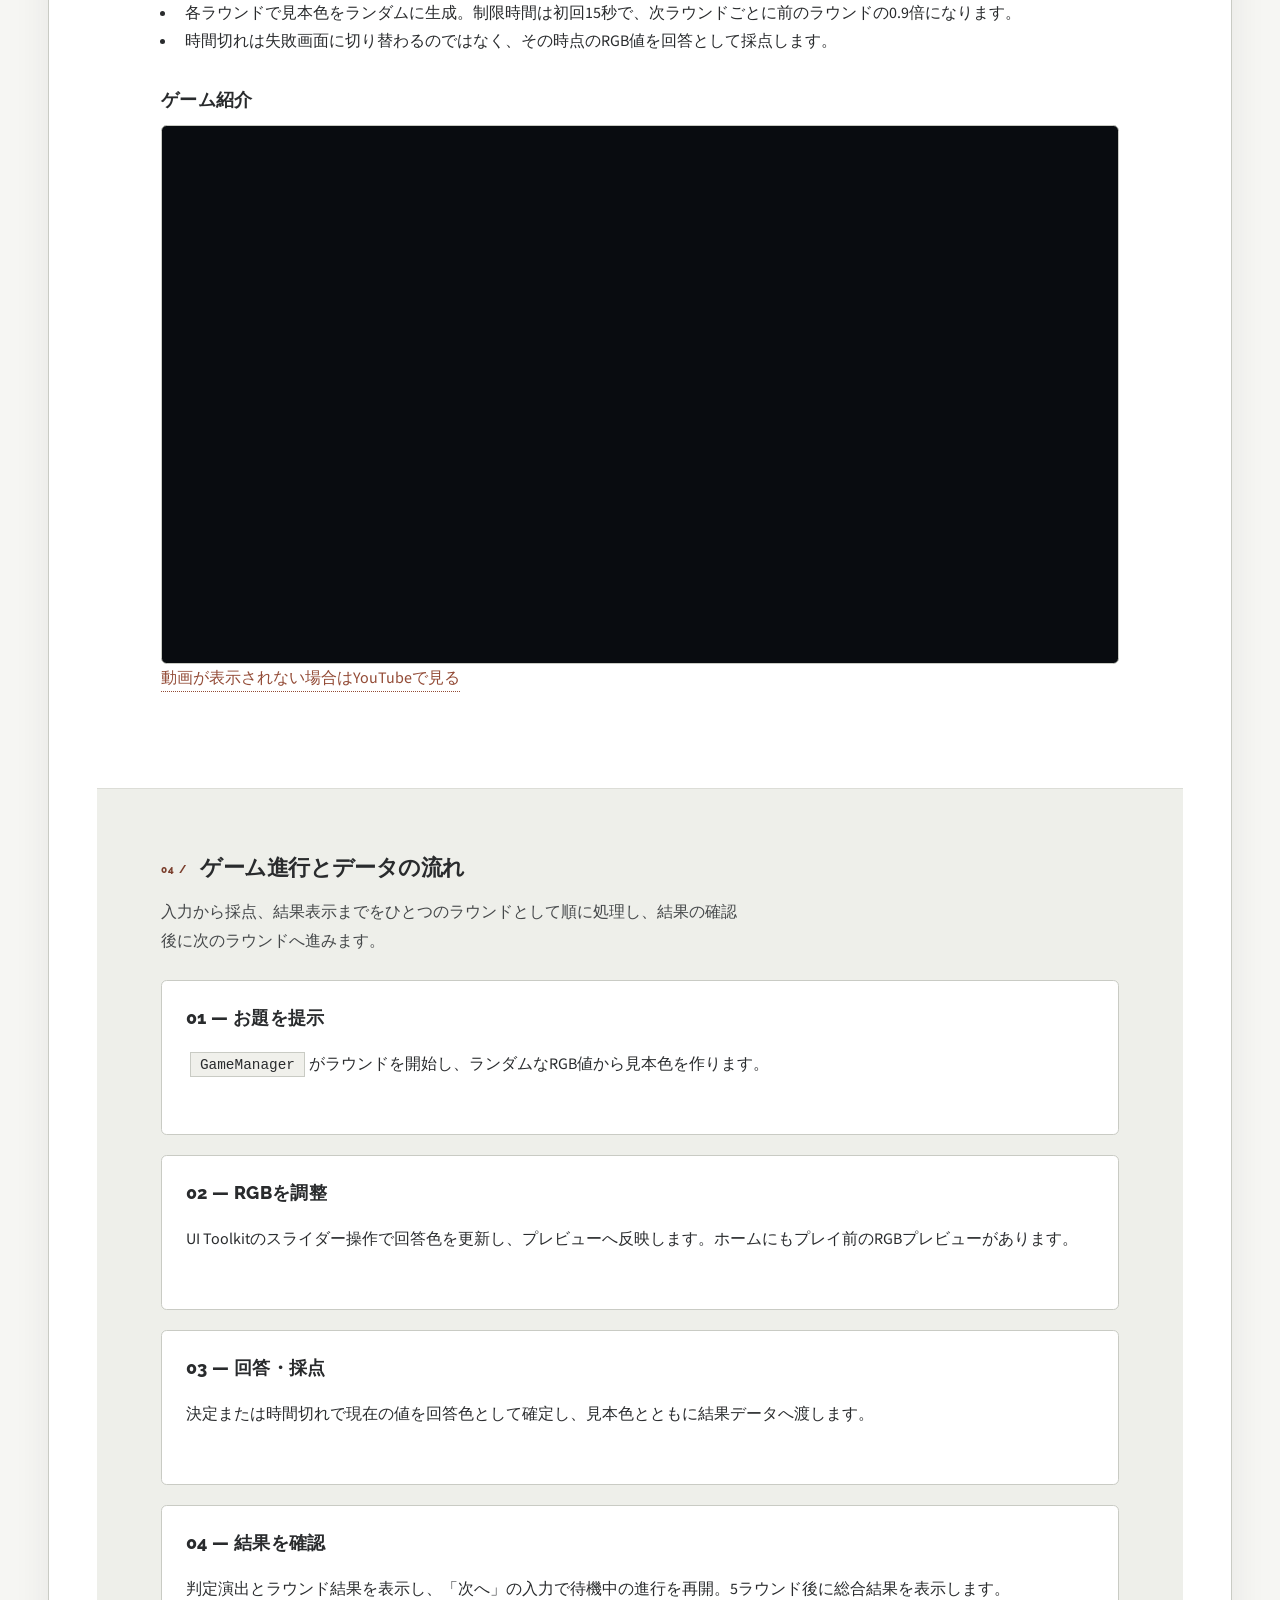
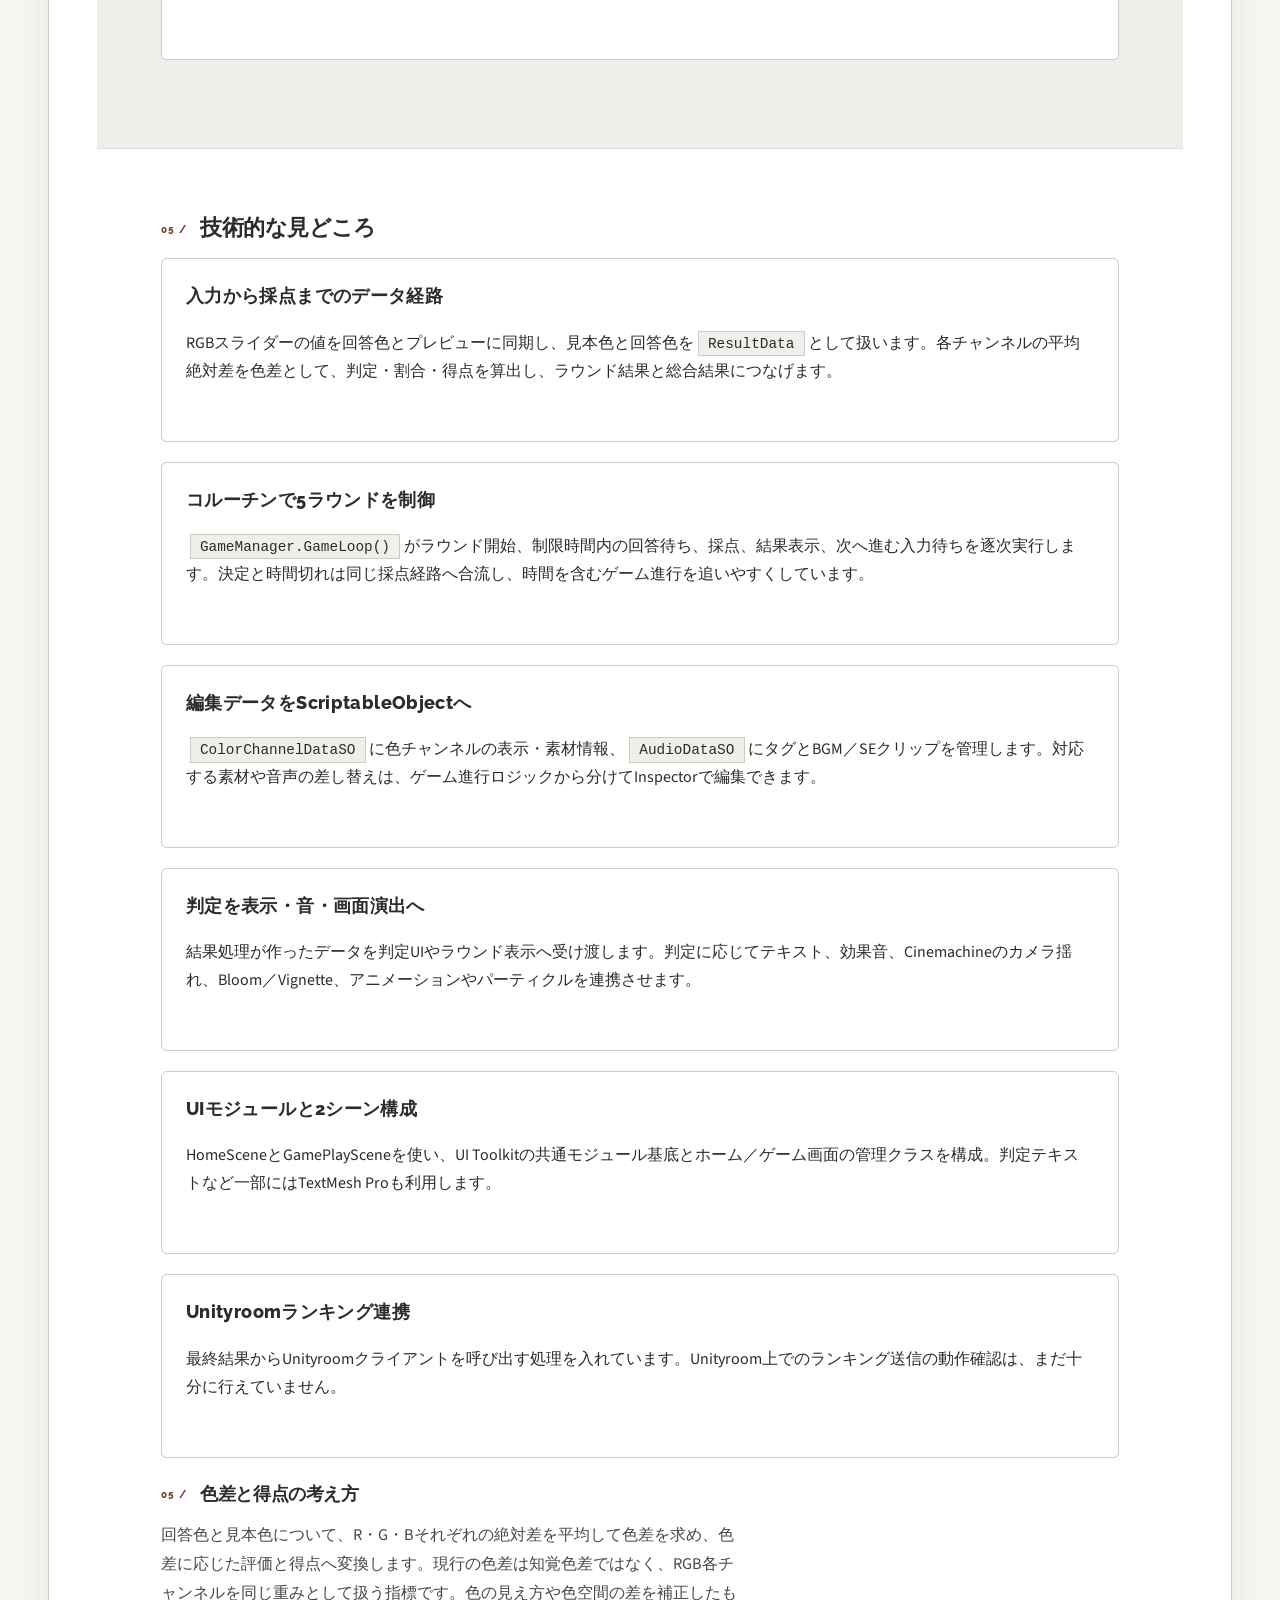
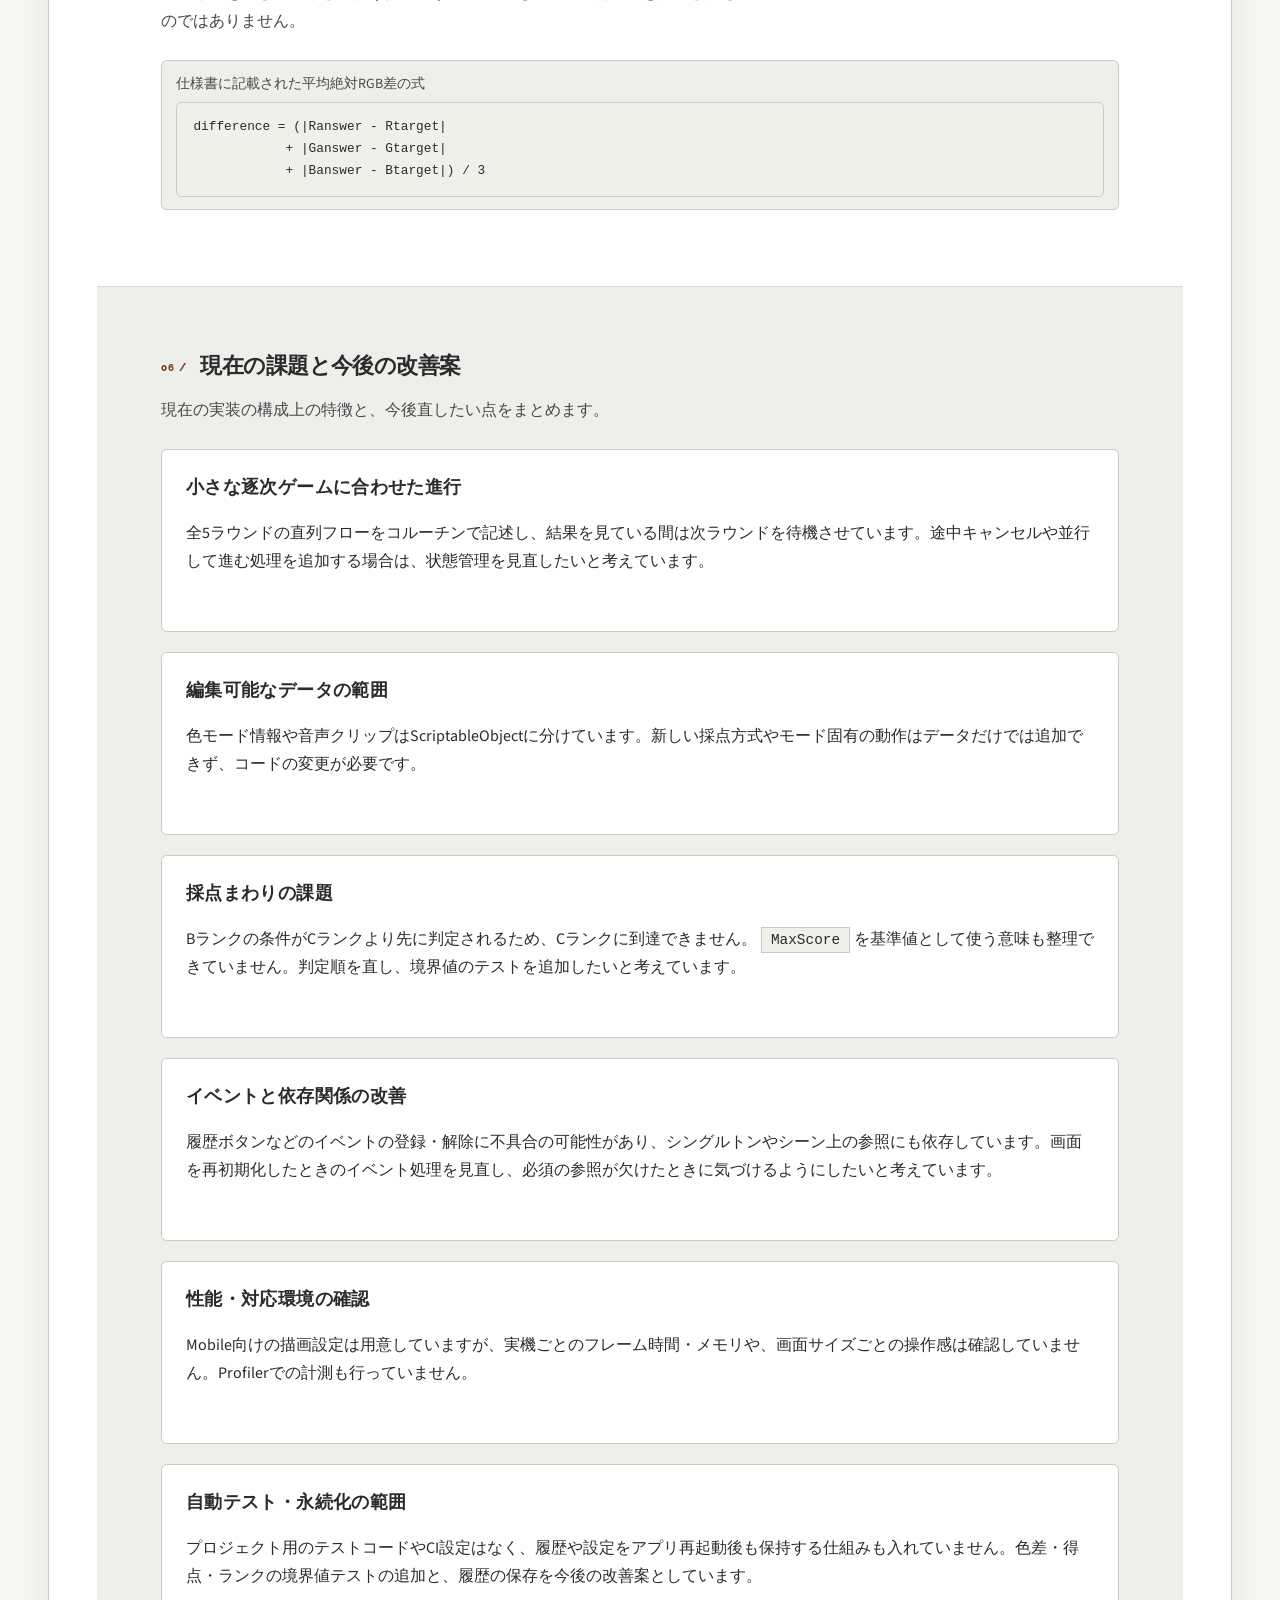
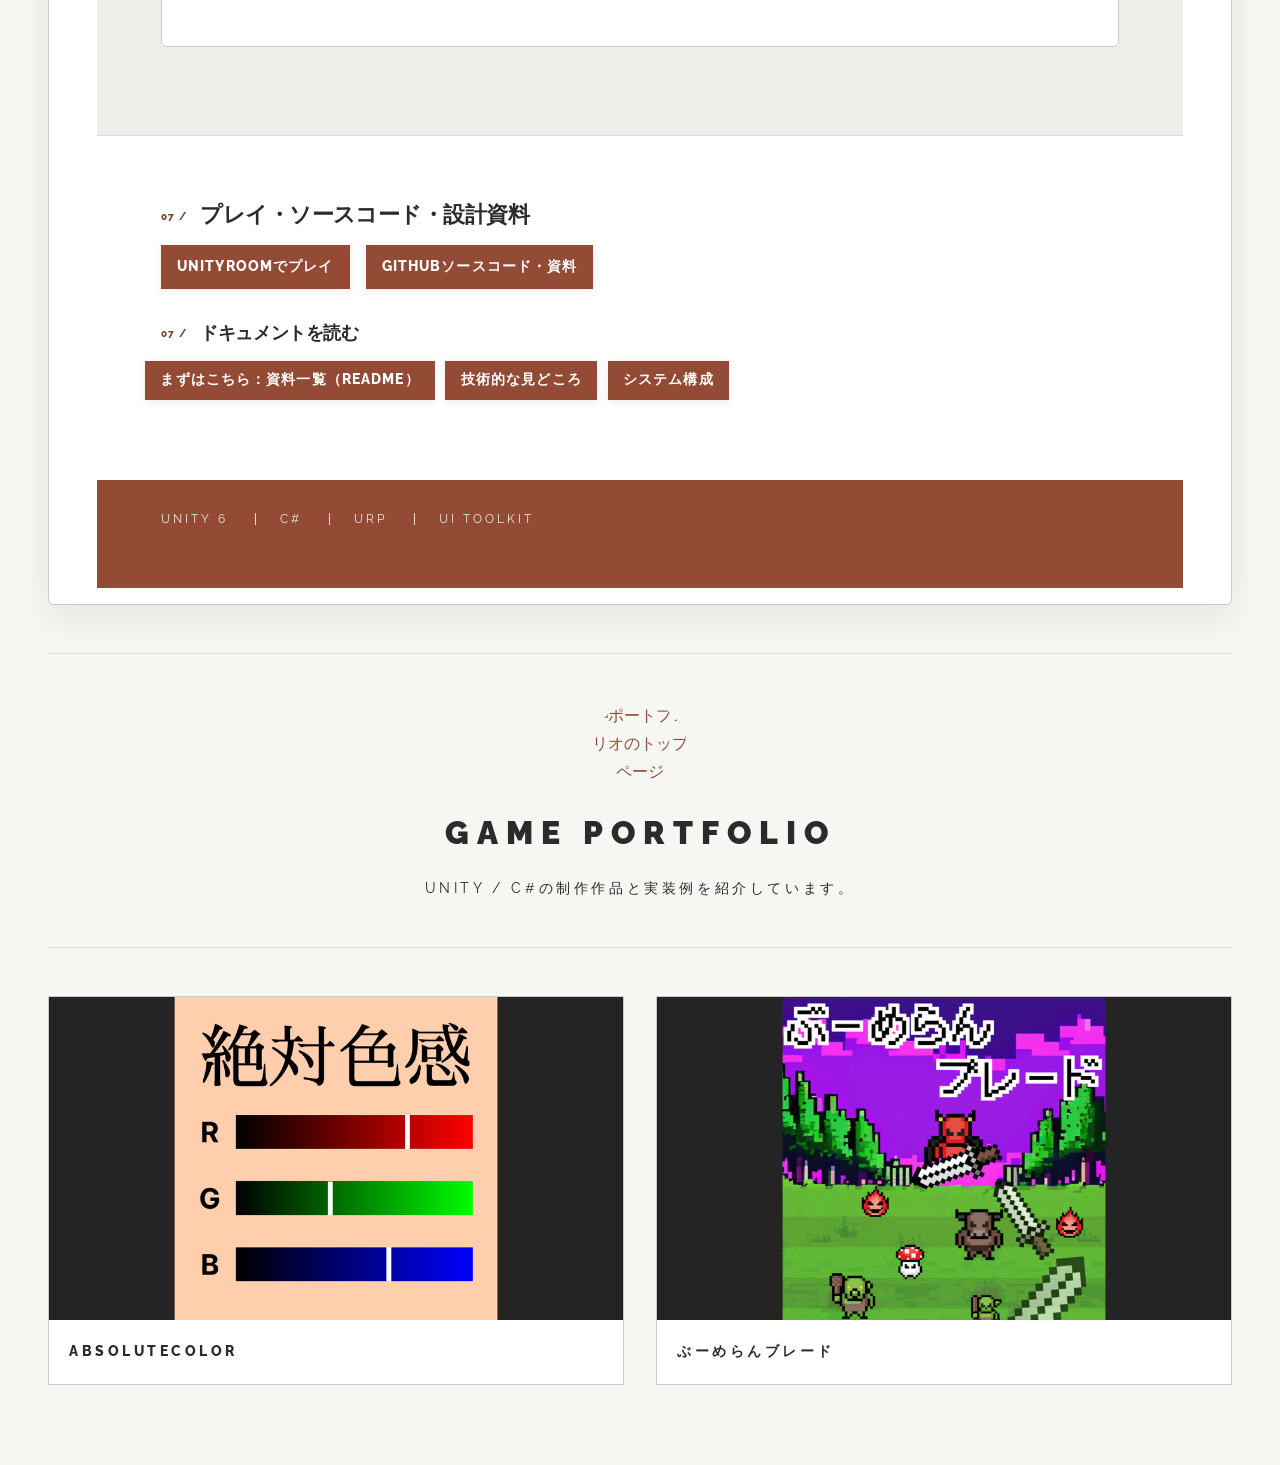
==== commit 351dea6e: "refactor: 各作品ページにゲーム紹介セクションを追加し、動画リンクを整備" ====
--- a/absolutecolor.html
+++ b/absolutecolor.html
@@ -74,15 +74,17 @@
 				</section>
 				<section id="game-overview">
 					<h2>ゲーム概要</h2>
-					<div class="image featured">
-						<div class="js-video-player" data-video-url="https://www.youtube.com/embed/62C6vth-yDw"></div>
-					</div>
 					<p>AbsoluteColorは、ランダムに提示されるお題の色をRGBスライダーで再現する、全5ラウンドのカラーマッチングゲームです。赤・緑・青の値を調整色のプレビューで確かめながら、制限時間内に回答します。各ラウンドの色差に基づく判定・得点を確認し、最後に総合結果を振り返ります。</p>
 					<ul>
 						<li>ホーム画面には、ゲーム開始前に色調整を試せるRGBプレビューがあります。</li>
 						<li>各ラウンドで見本色をランダムに生成。制限時間は初回15秒で、次ラウンドごとに前のラウンドの0.9倍になります。</li>
 						<li>時間切れは失敗画面に切り替わるのではなく、その時点のRGB値を回答として採点します。</li>
 					</ul>
+					<div class="kaomoji-video" id="gameplay">
+						<h3>ゲーム紹介</h3>
+						<div class="js-video-player" data-video-url="https://www.youtube.com/embed/62C6vth-yDw"></div>
+						<p><a href="https://www.youtube.com/watch?v=62C6vth-yDw" target="_blank" rel="noopener noreferrer">動画が表示されない場合はYouTubeで見る</a></p>
+					</div>
 				</section>
 				<section class="design-flow-section" id="game-flow">
 					<h2>ゲーム進行とデータの流れ</h2>
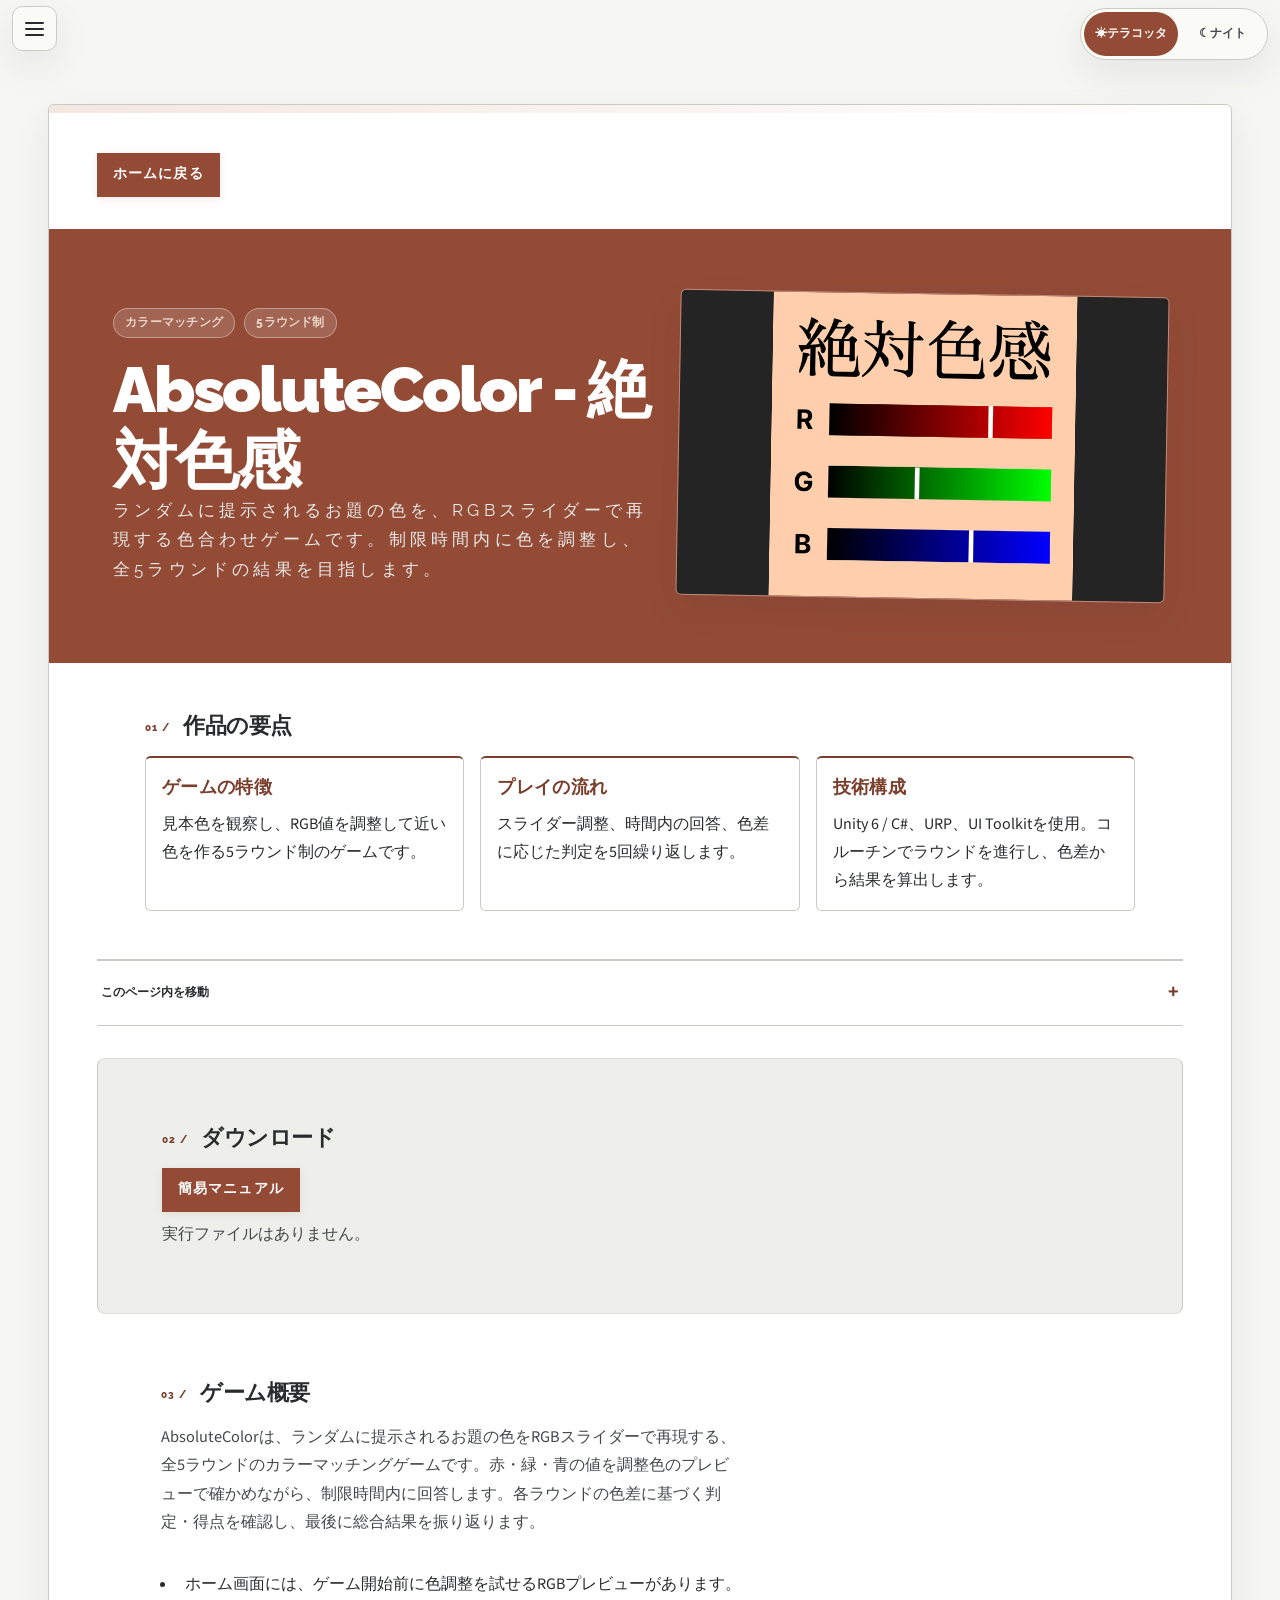
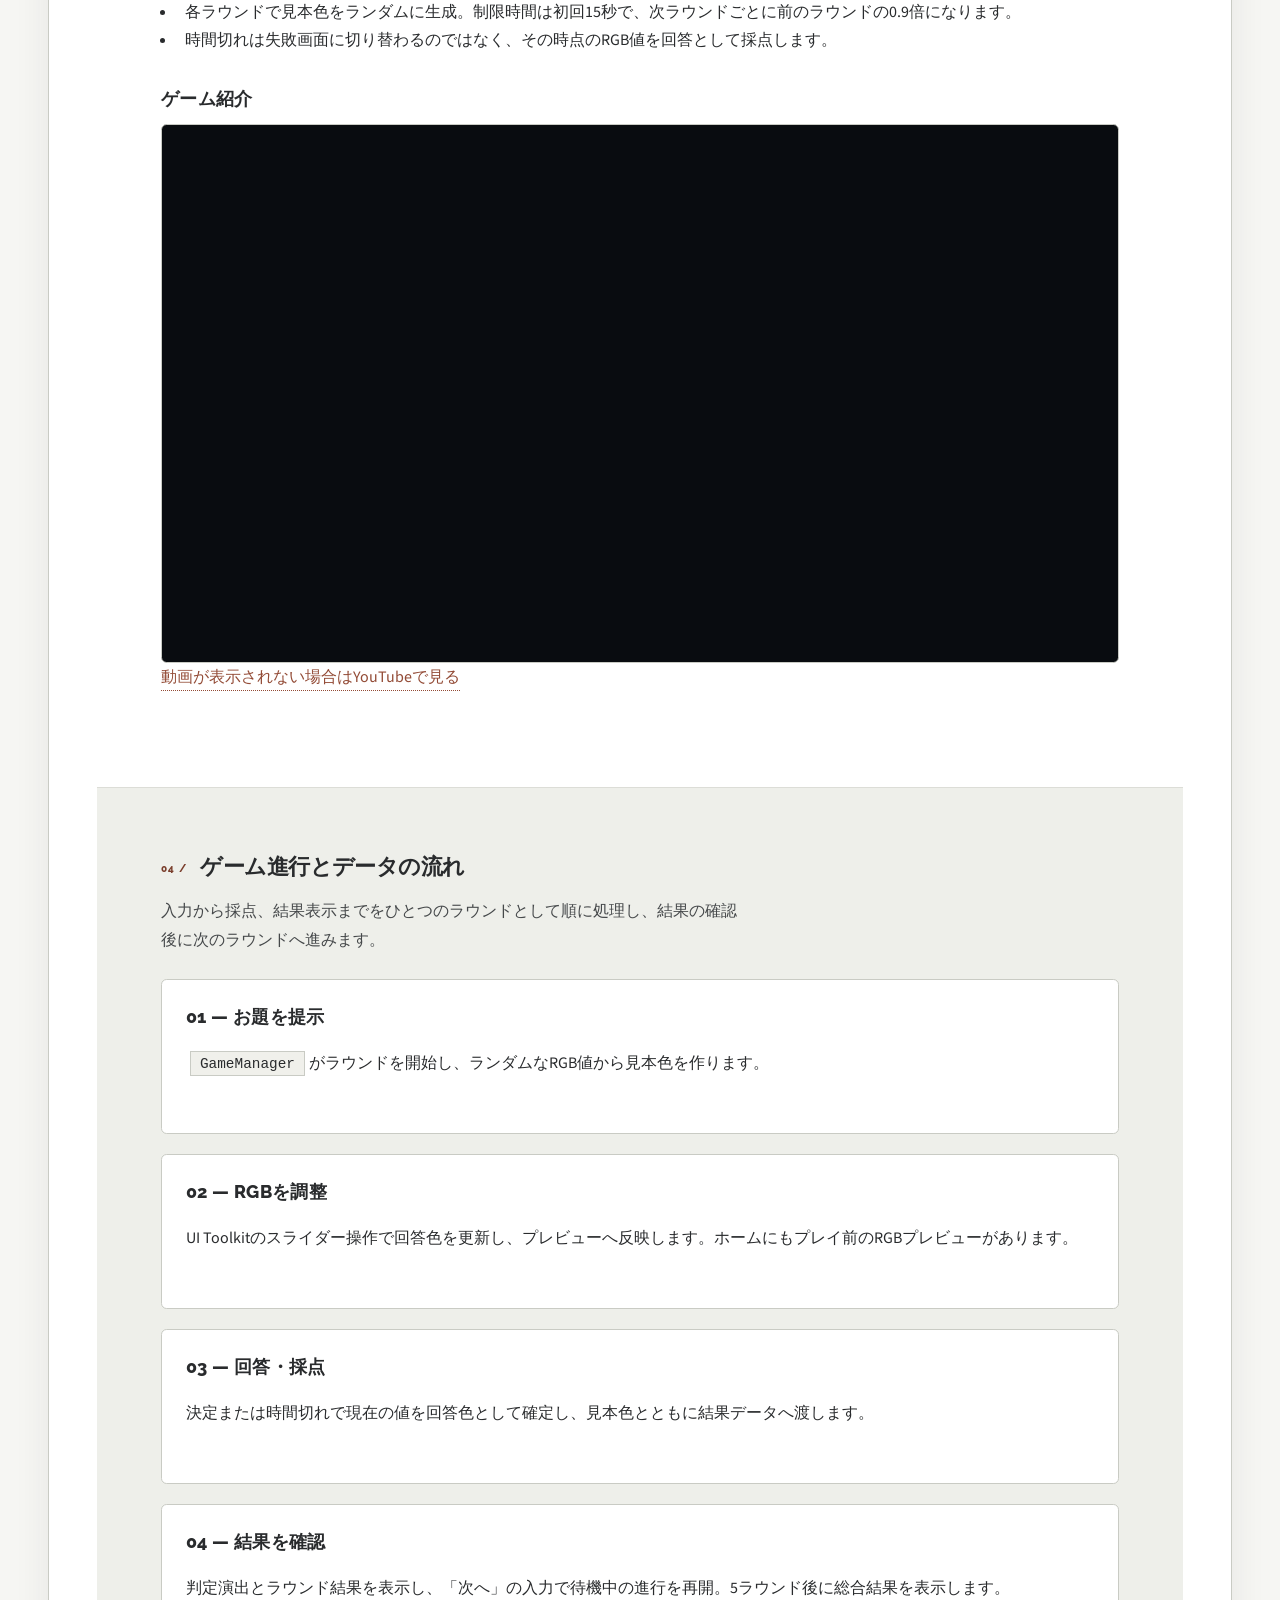
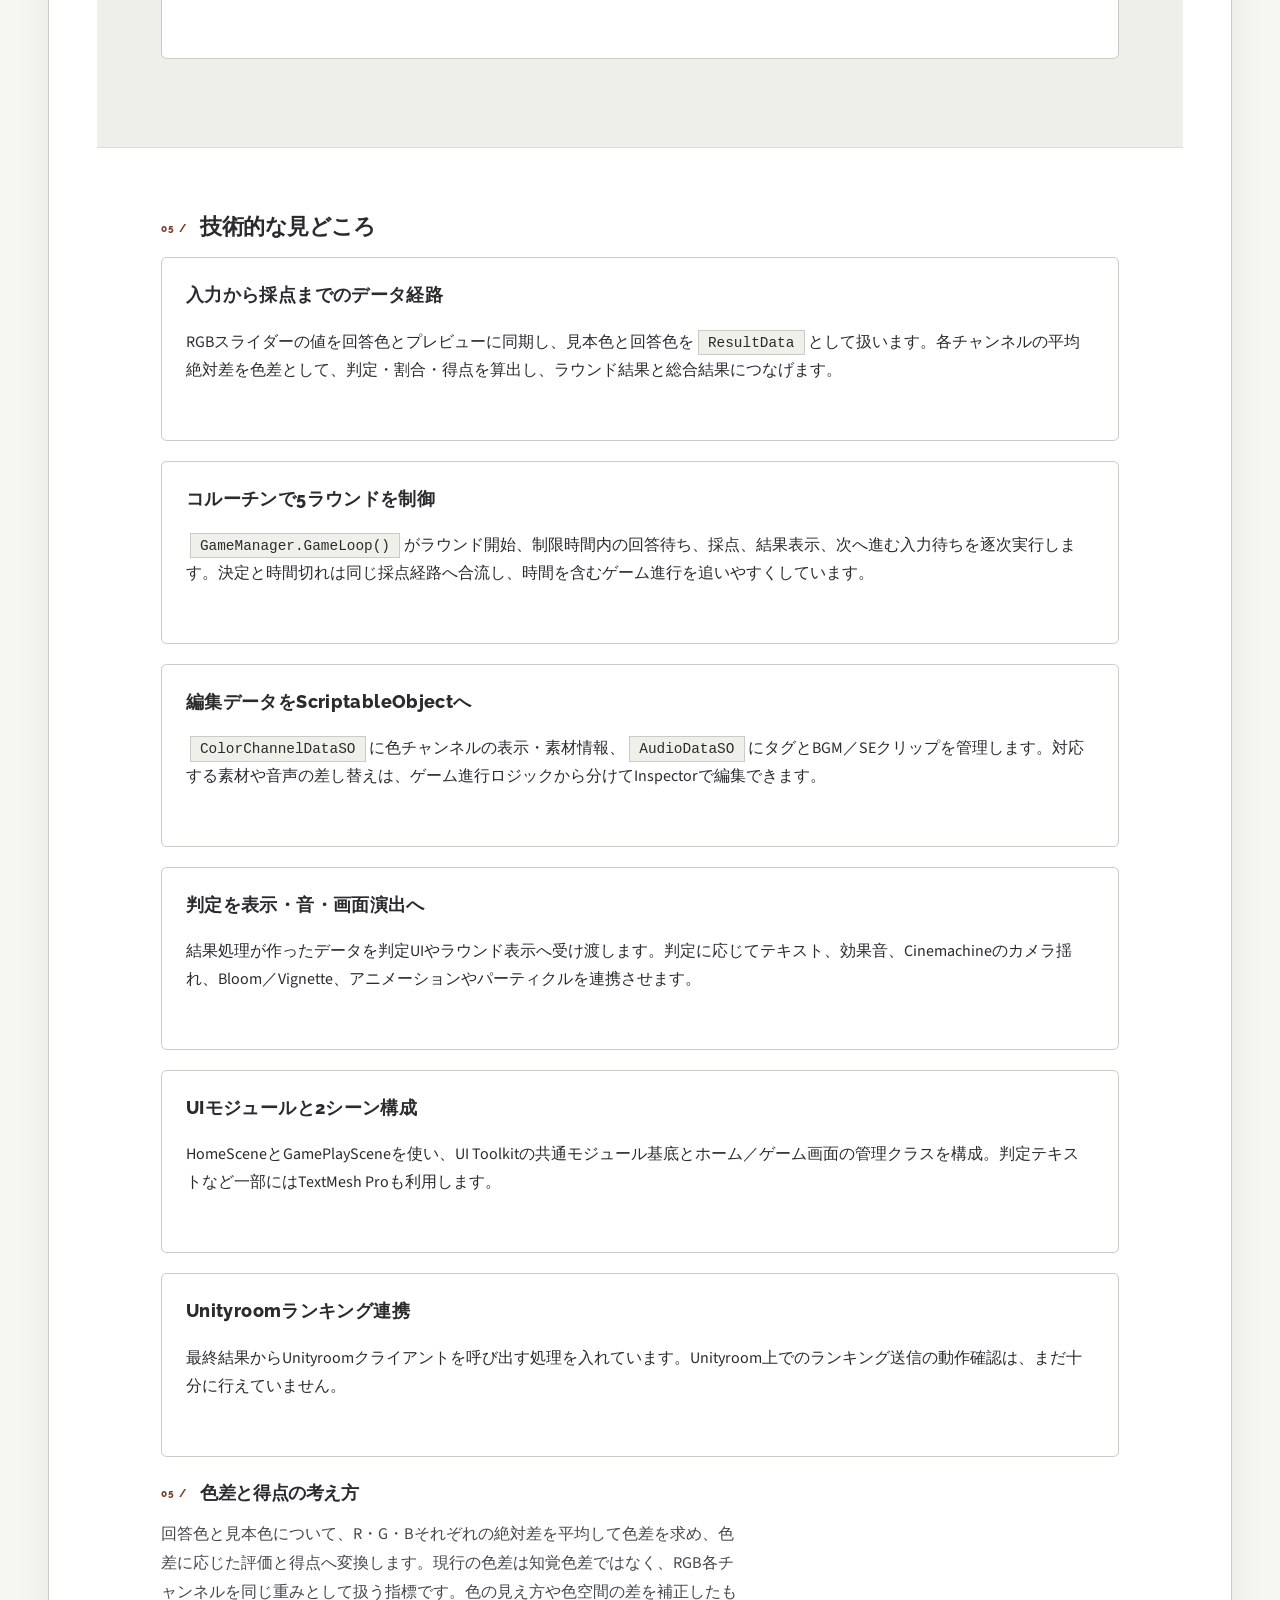
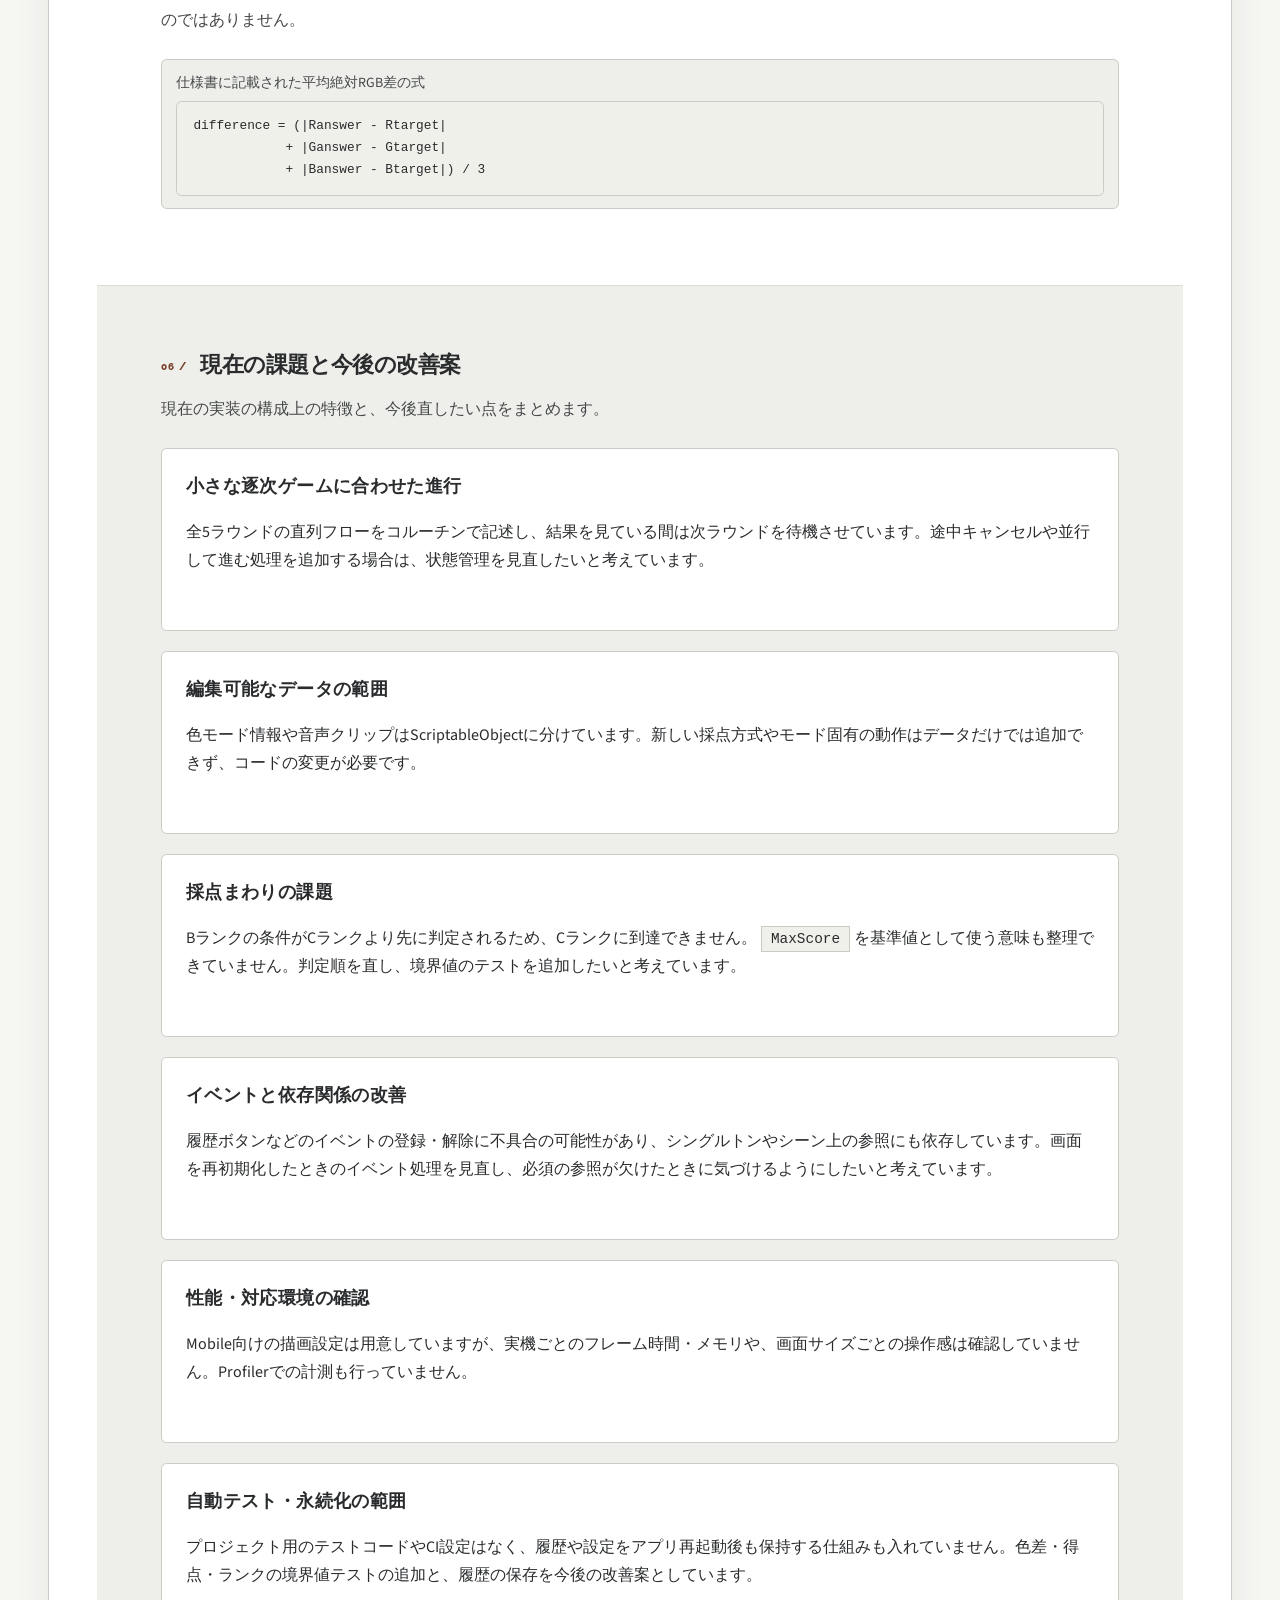
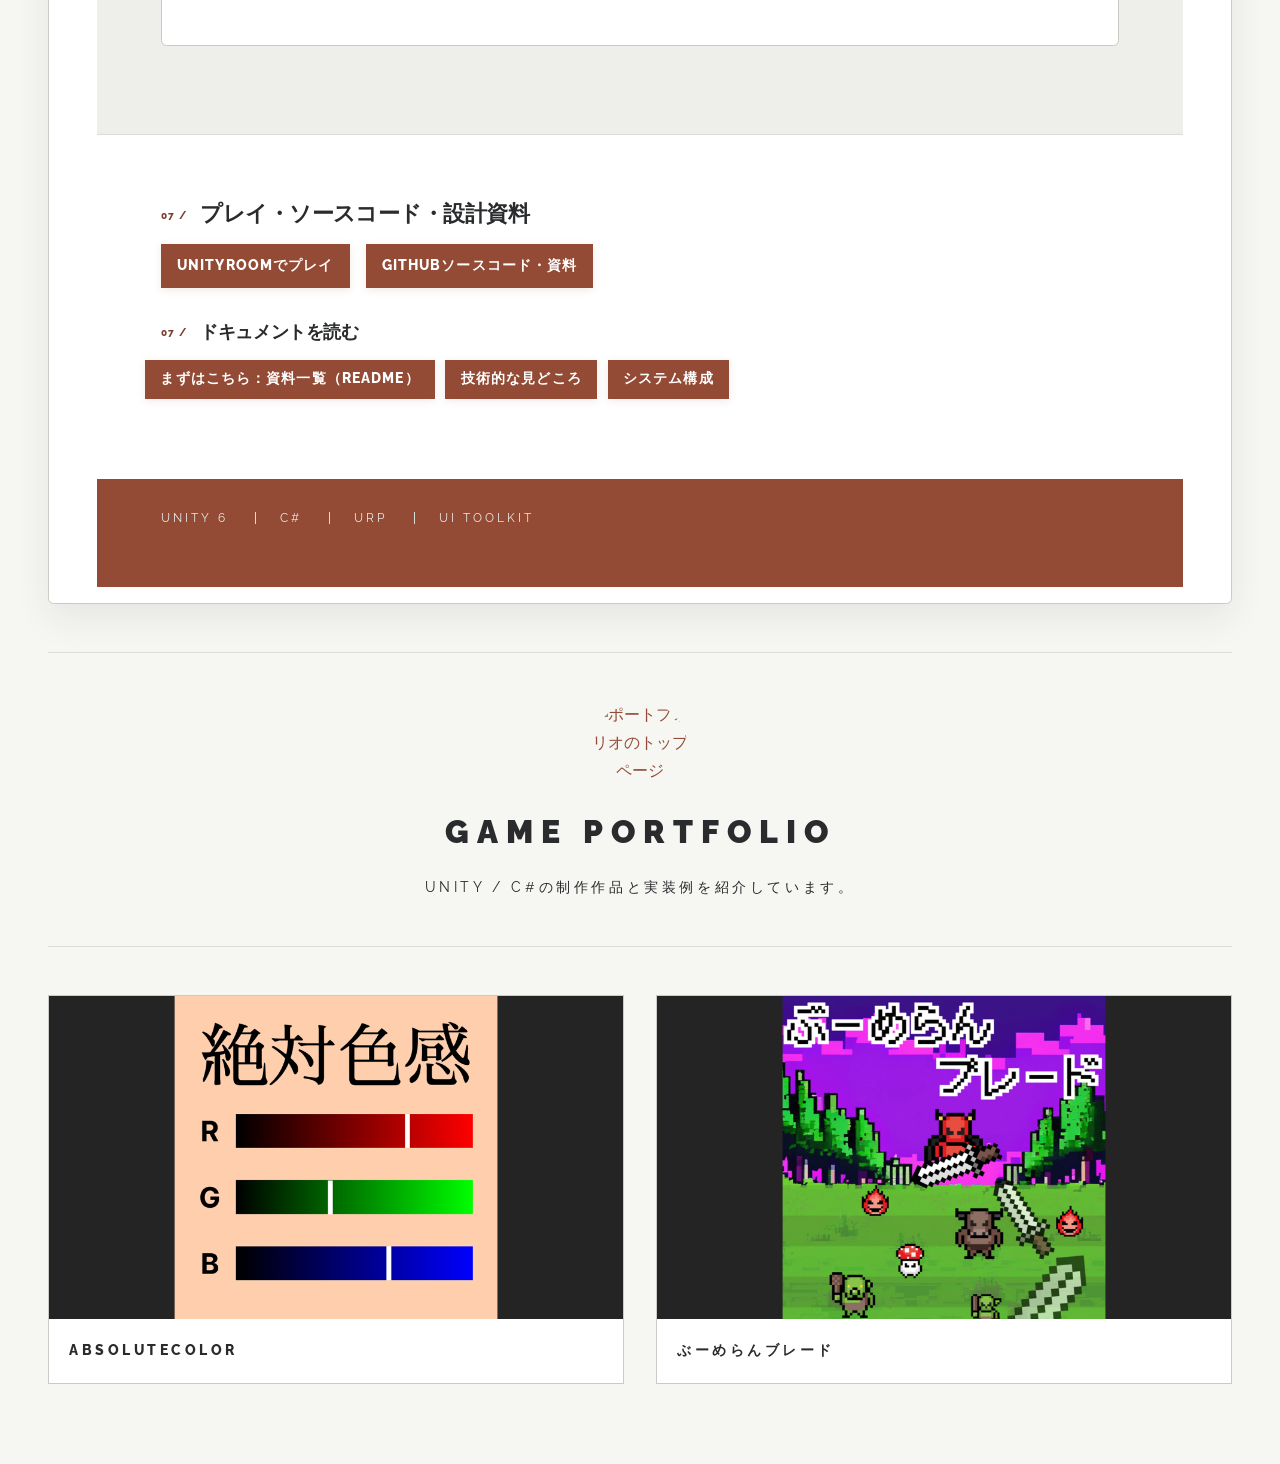
==== commit e1284959: "refactor: 各作品ページのダウンロードセクションを整理し、ナビゲーションを改善" ====
--- a/absolutecolor.html
+++ b/absolutecolor.html
@@ -35,26 +35,6 @@
 						<img src="images/AbsoluteColor_Thumbnail.png" alt="AbsoluteColorの作品サムネイル" fetchpriority="high" />
 					</figure>
 				</header>
-				<section class="download-panel" id="download" aria-labelledby="download-title">
-					<h2 id="download-title">ダウンロード</h2>
-					<ul class="actions download-actions">
-						<li><a href="manual.html#absolutecolor" class="button primary">簡易マニュアル</a></li>
-					</ul>
-					<p class="download-note">実行ファイルはありません。</p>
-				</section>
-
-				<details class="project-navigation">
-					<summary>このページ内を移動</summary>
-					<nav class="project-toc" aria-label="作品ページの目次">
-					<a href="#download">ダウンロード</a>
-					<a href="#project-summary">作品の要点</a>
-					<a href="#game-overview">ゲーム概要</a>
-					<a href="#game-flow">ゲーム進行</a>
-					<a href="#technical-highlights">技術的な見どころ</a>
-					<a href="#design-decisions">設計と改善視点</a>
-					<a href="#project-links">関連資料・プレイ</a>
-					</nav>
-				</details>
 				<section class="project-at-a-glance" id="project-summary">
 					<h2>作品の要点</h2>
 					<div class="project-highlight-grid">
@@ -71,6 +51,25 @@
 							<p>Unity 6 / C#、URP、UI Toolkitを使用。コルーチンでラウンドを進行し、色差から結果を算出します。</p>
 						</article>
 					</div>
+				</section>
+				<details class="project-navigation">
+					<summary>このページ内を移動</summary>
+					<nav class="project-toc" aria-label="作品ページの目次">
+					<a href="#project-summary">作品の要点</a>
+					<a href="#download">ダウンロード</a>
+					<a href="#game-overview">ゲーム概要</a>
+					<a href="#game-flow">ゲーム進行</a>
+					<a href="#technical-highlights">技術的な見どころ</a>
+					<a href="#design-decisions">設計と改善視点</a>
+					<a href="#project-links">関連資料・プレイ</a>
+					</nav>
+				</details>
+				<section class="download-panel" id="download" aria-labelledby="download-title">
+					<h2 id="download-title">ダウンロード</h2>
+					<ul class="actions download-actions">
+						<li><a href="manual.html#absolutecolor" class="button primary">簡易マニュアル</a></li>
+					</ul>
+					<p class="download-note">実行ファイルはありません。</p>
 				</section>
 				<section id="game-overview">
 					<h2>ゲーム概要</h2>
